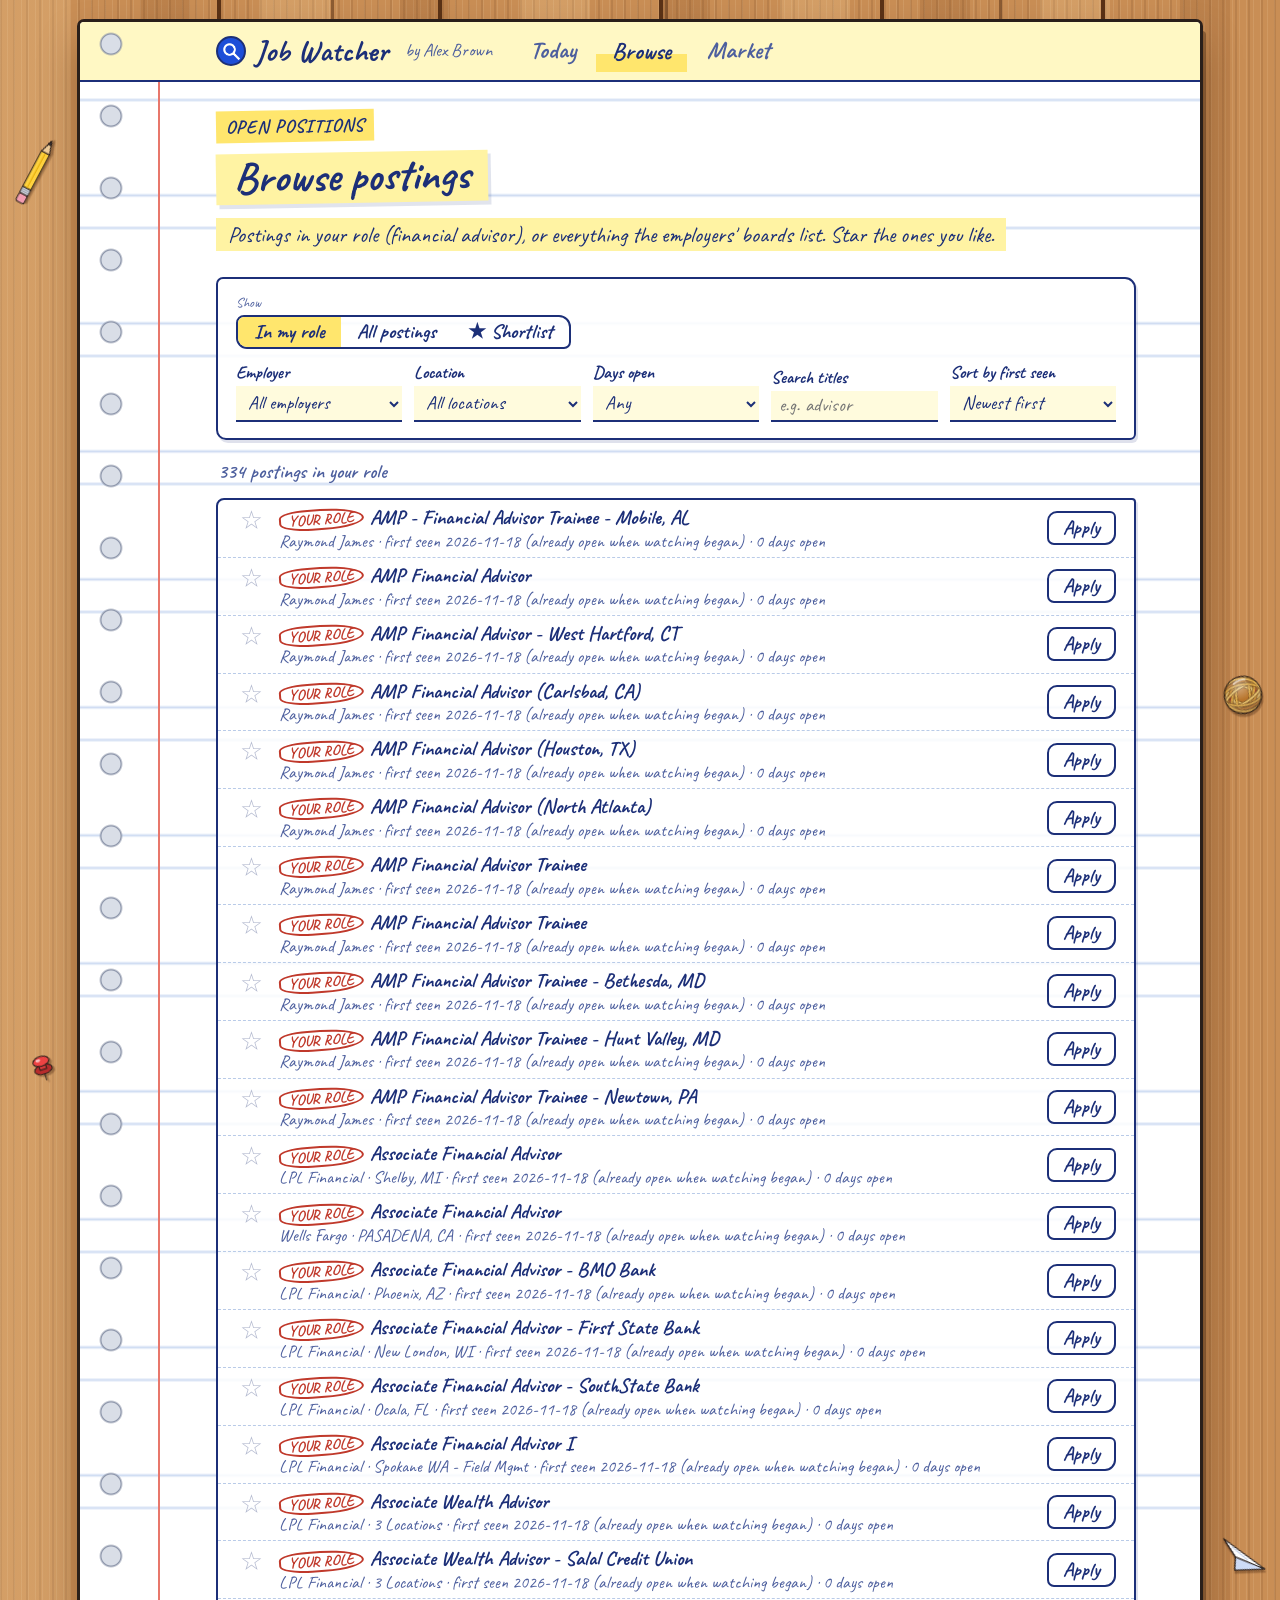
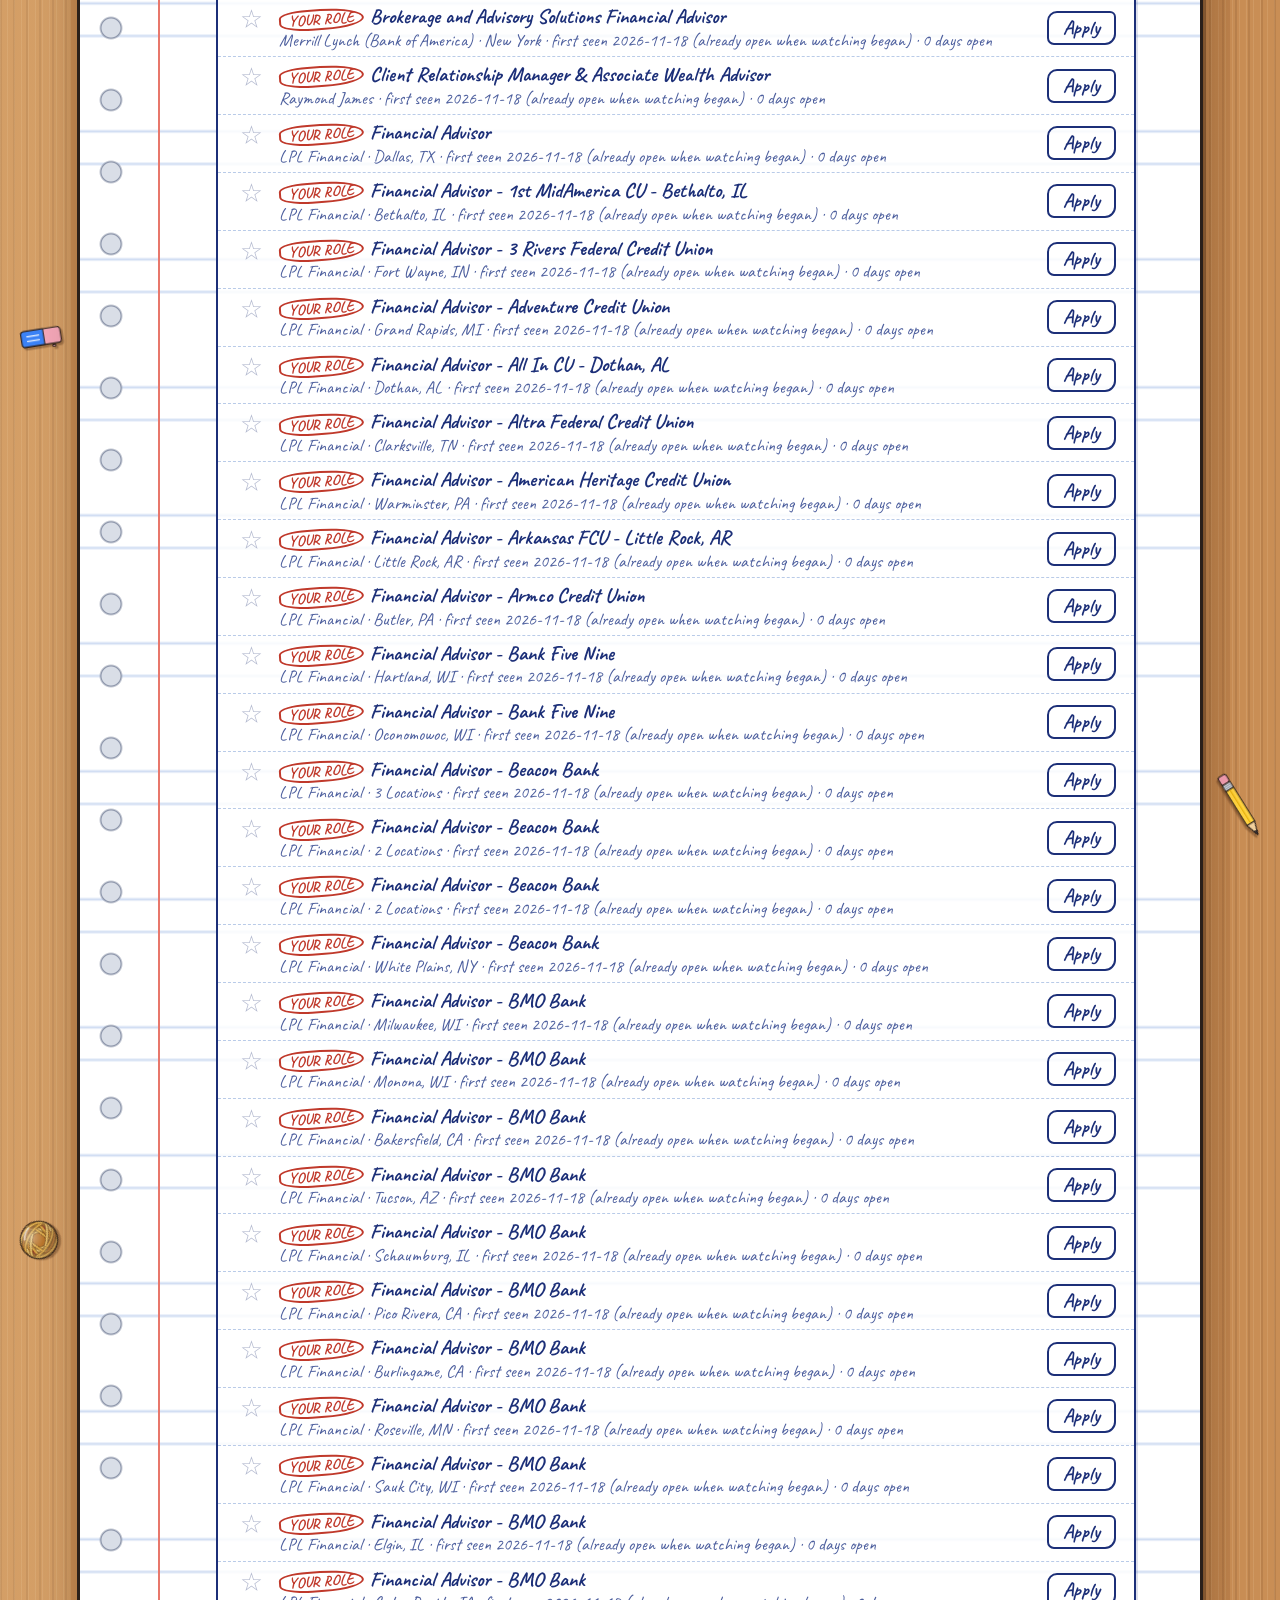
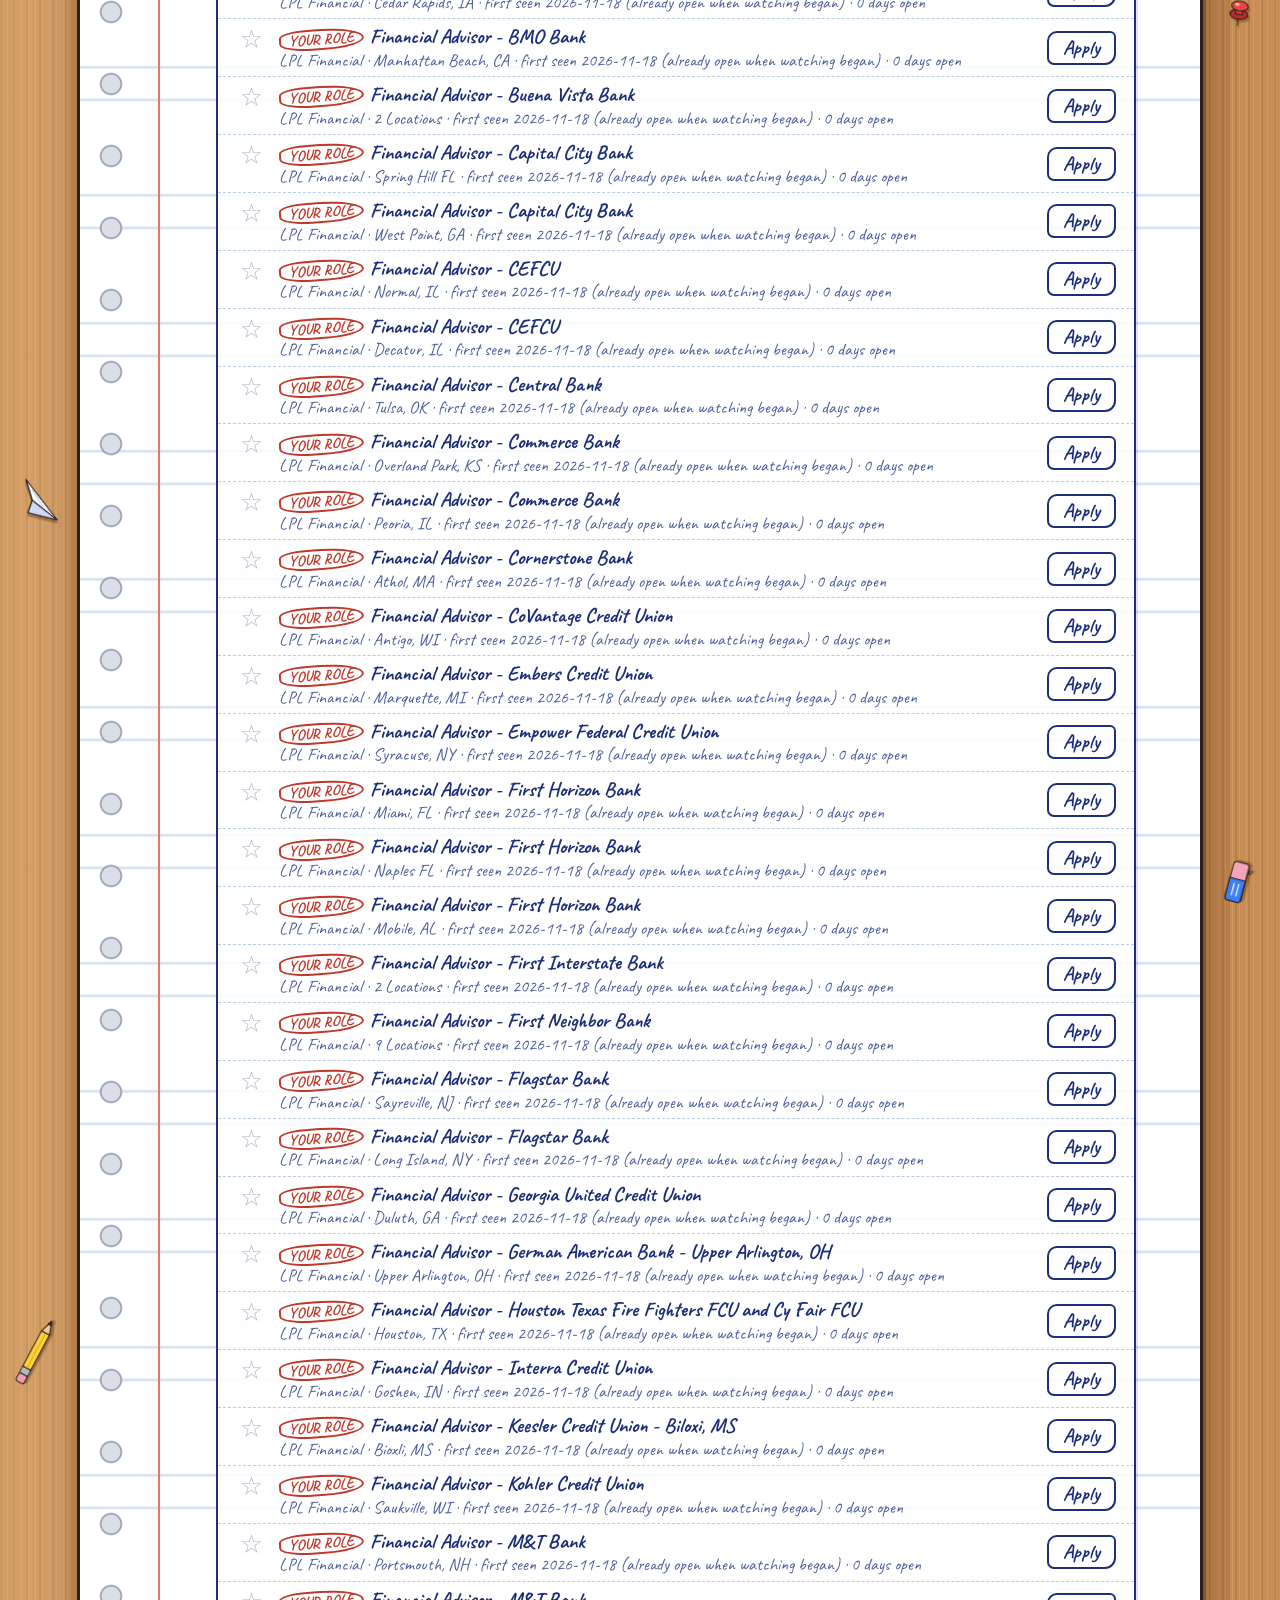
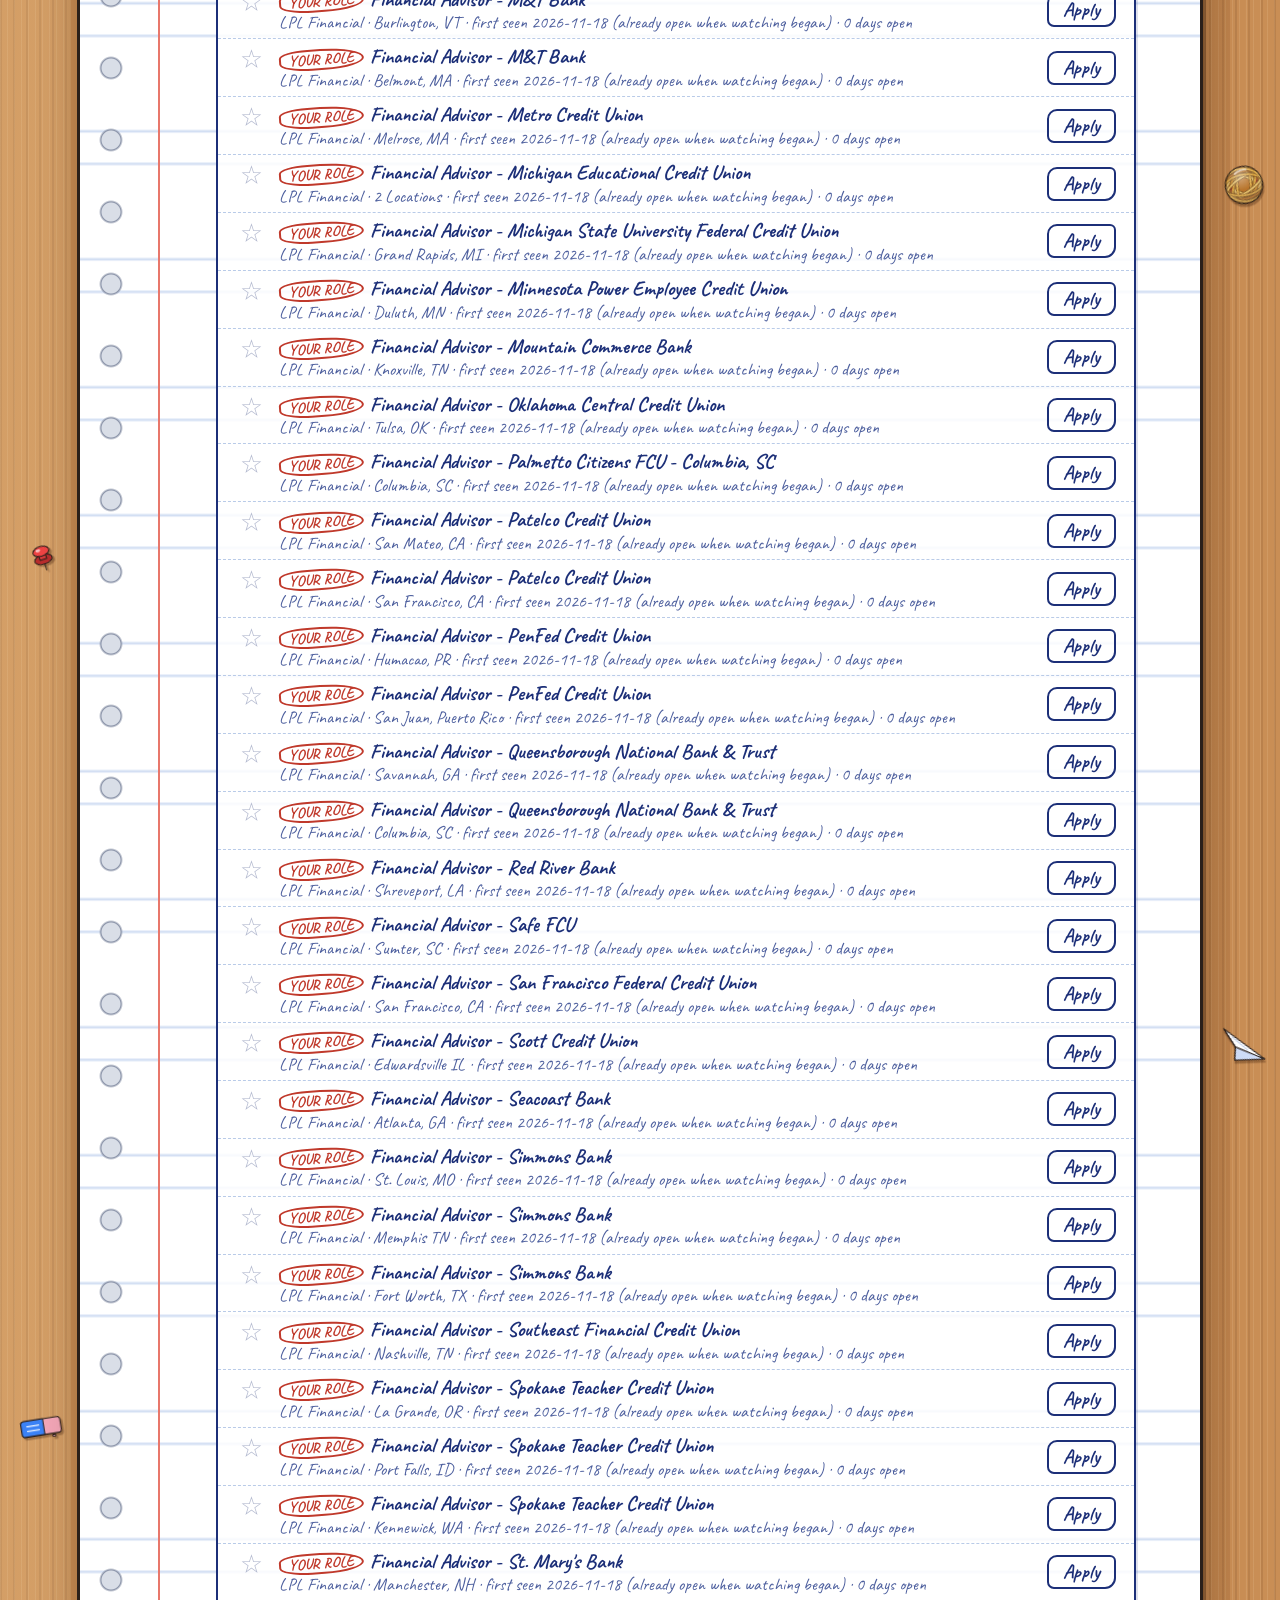
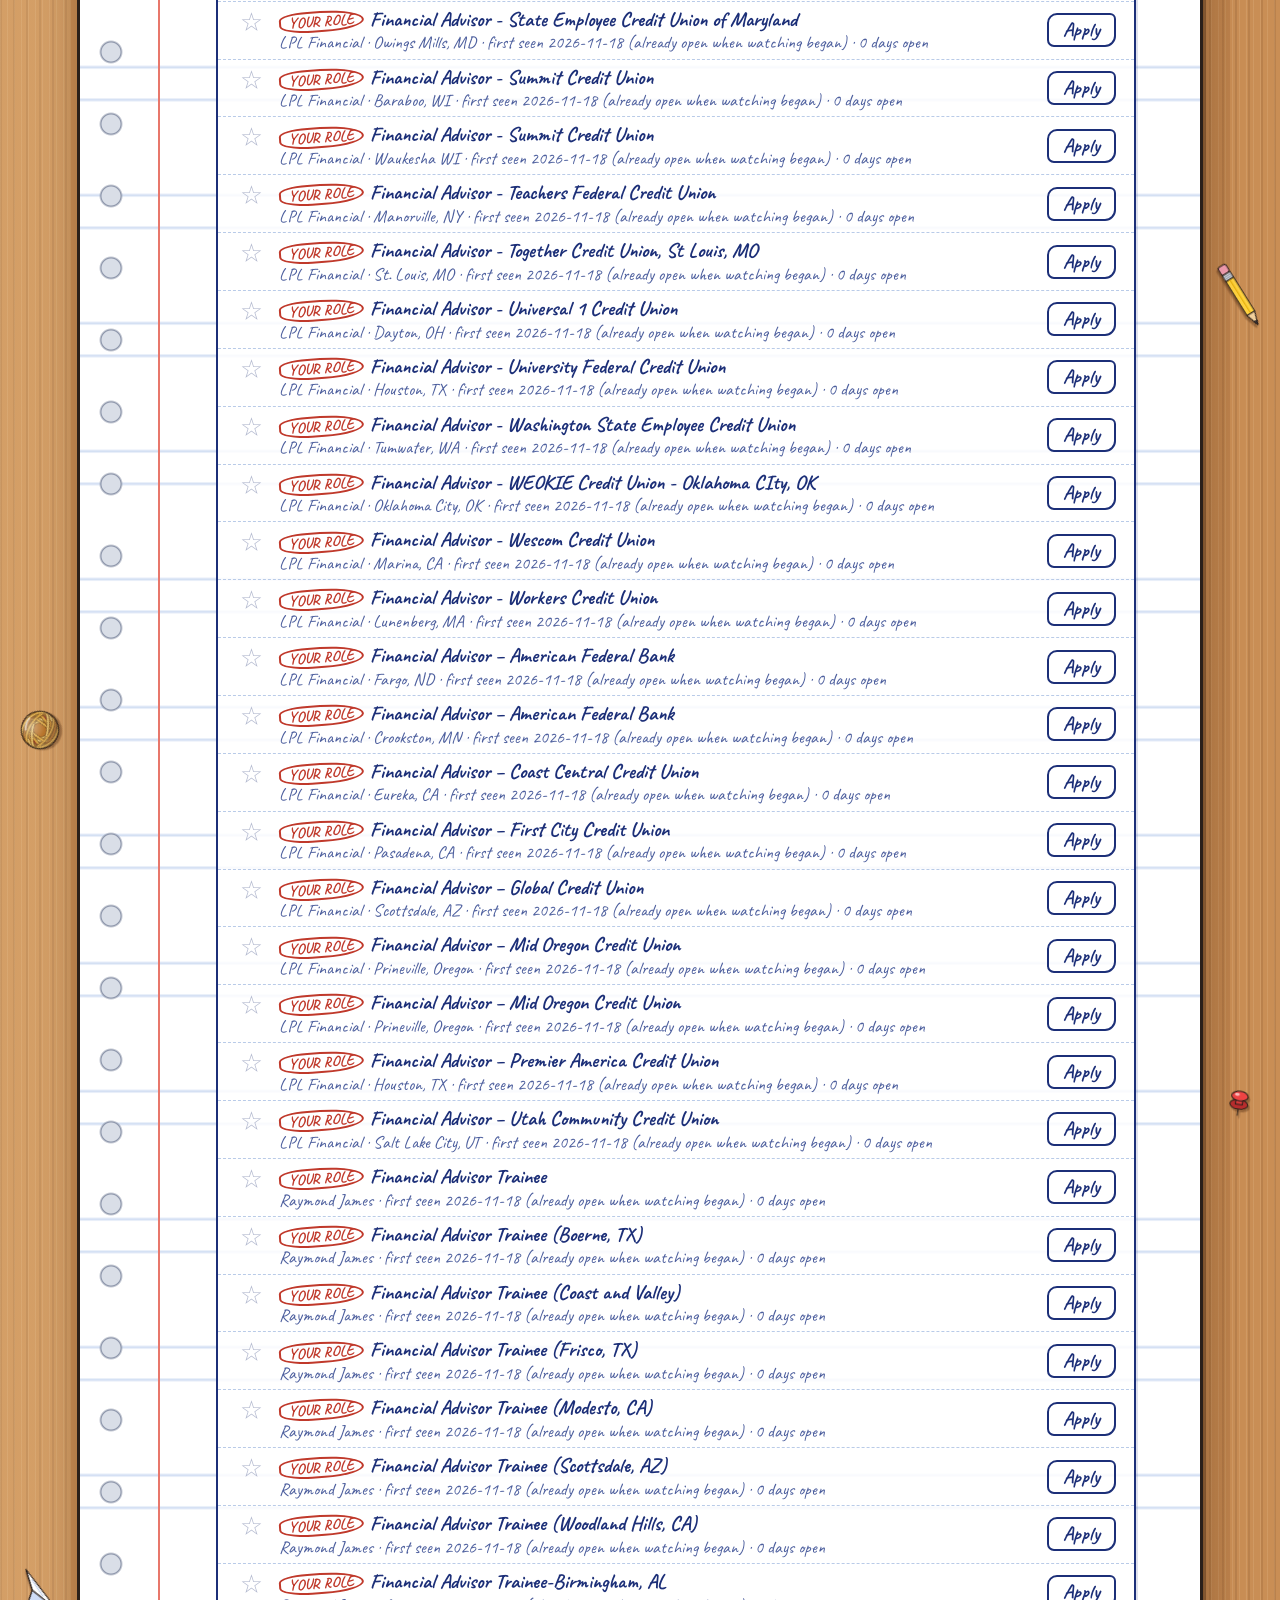
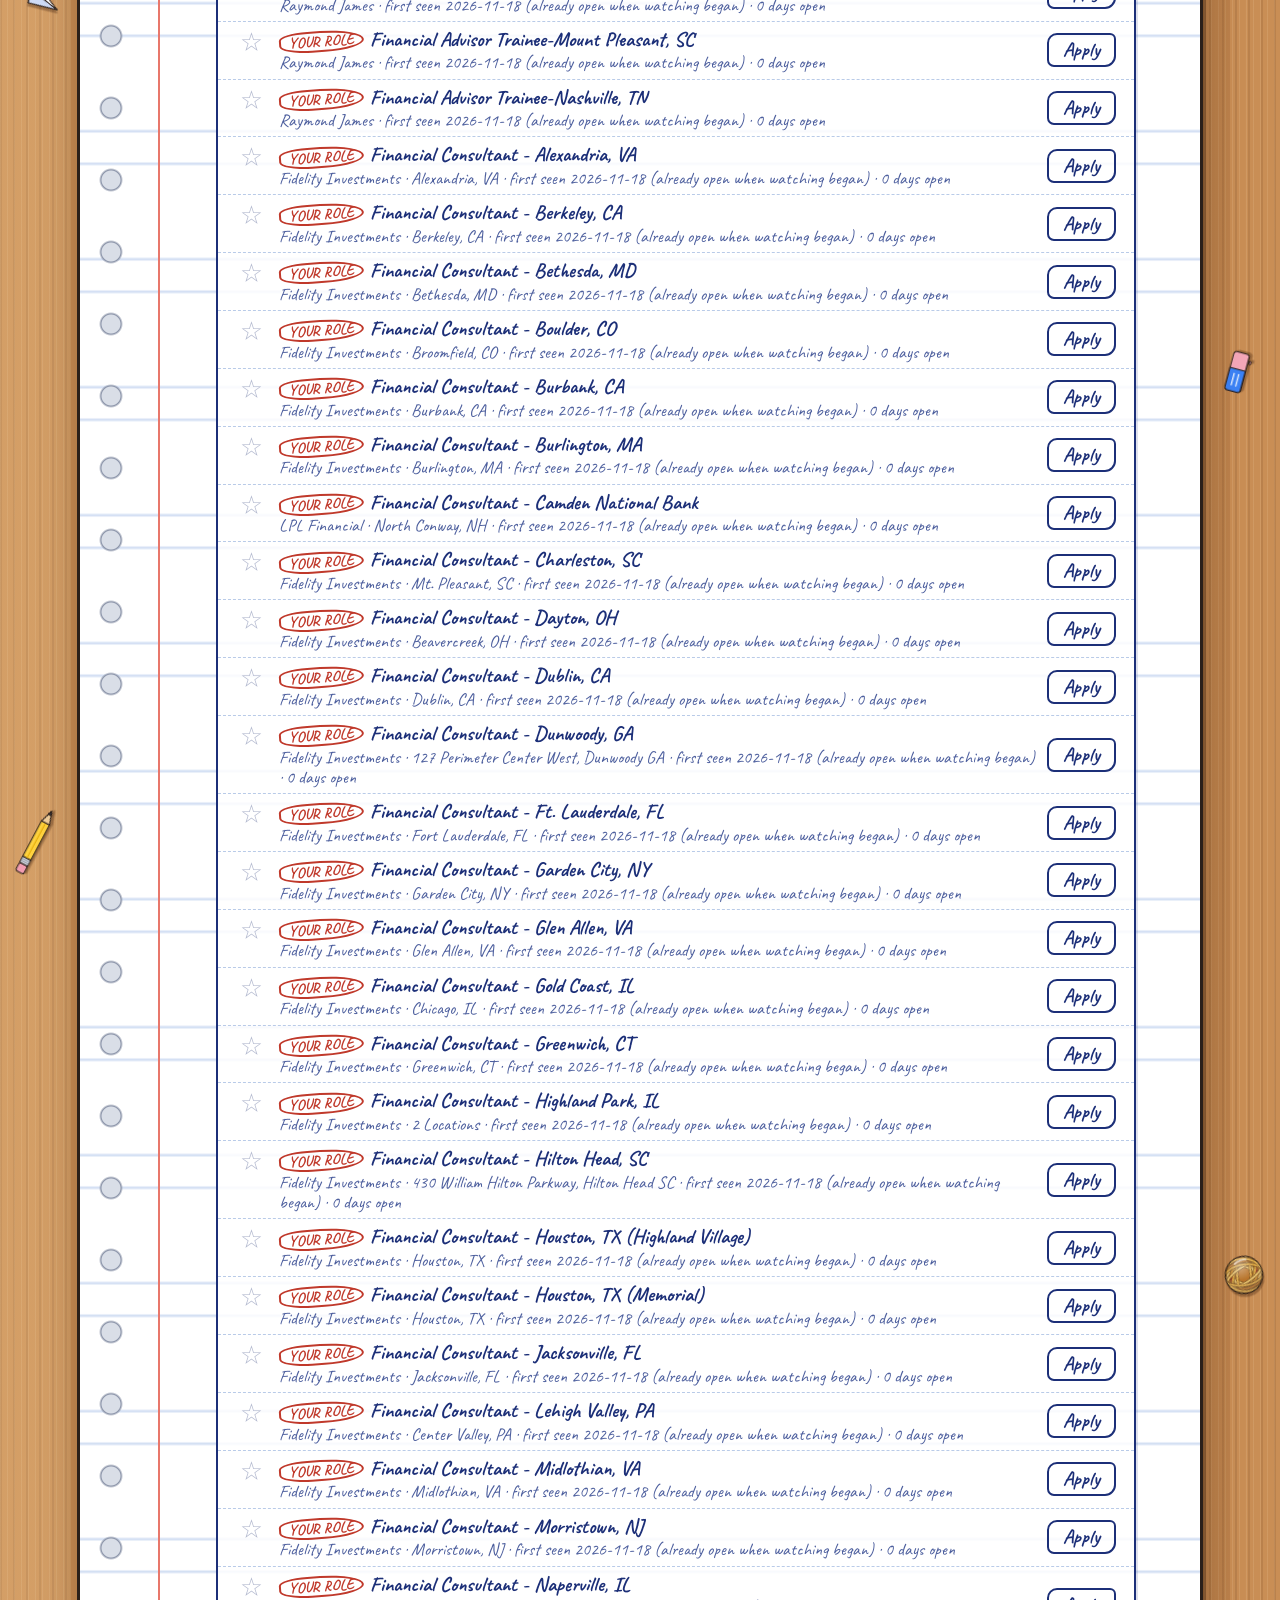
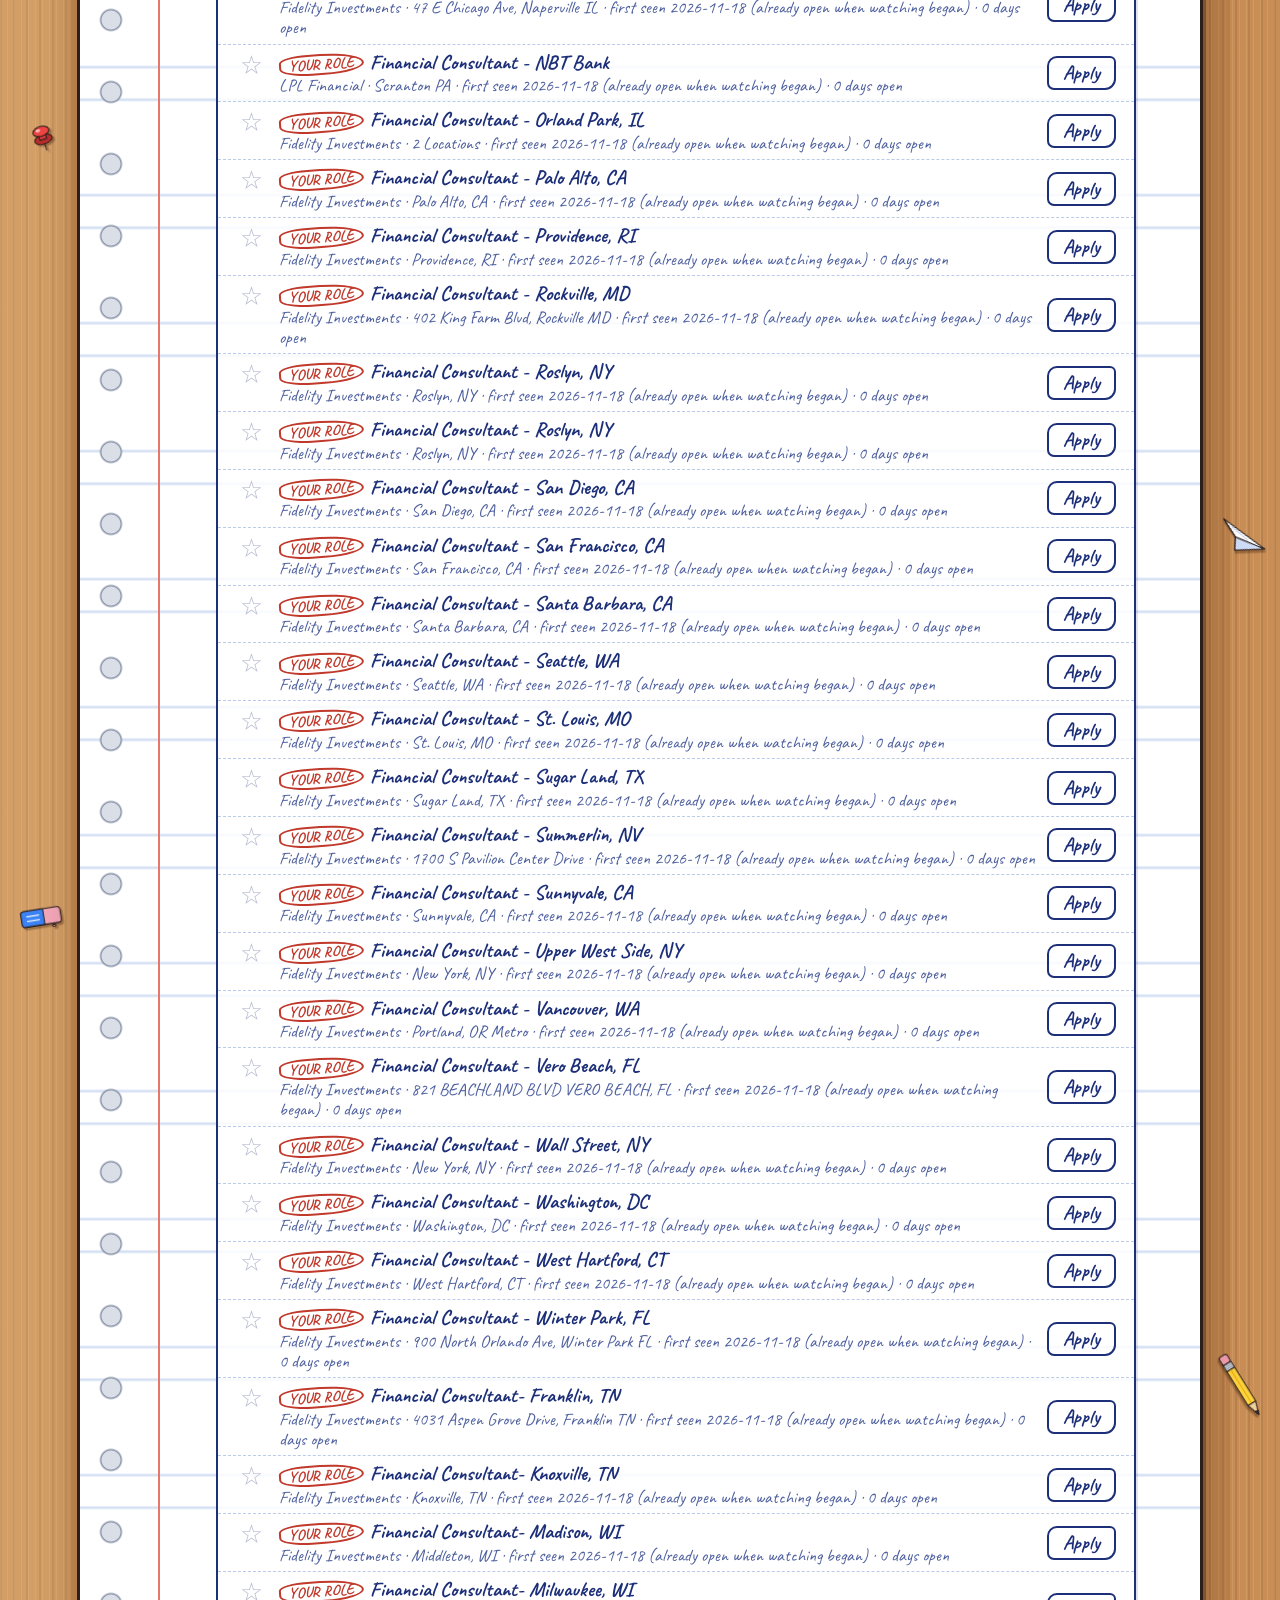
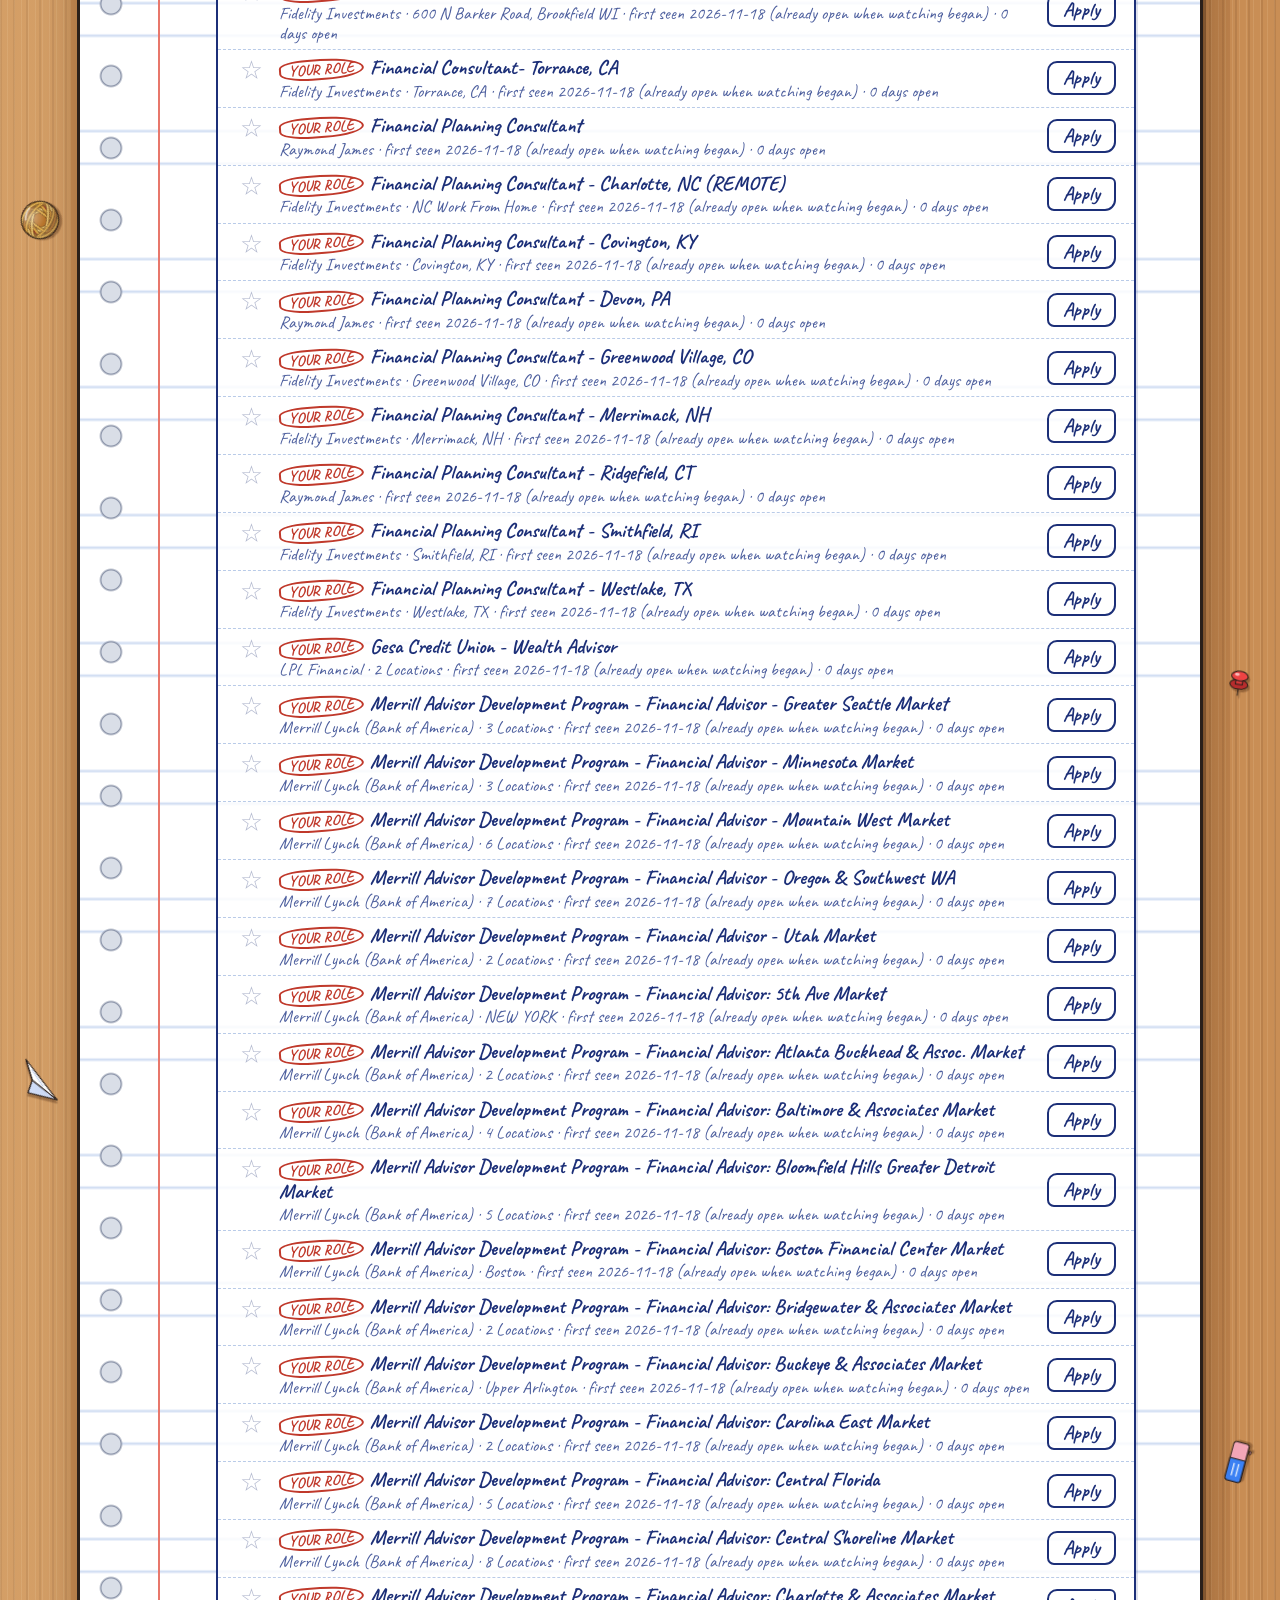
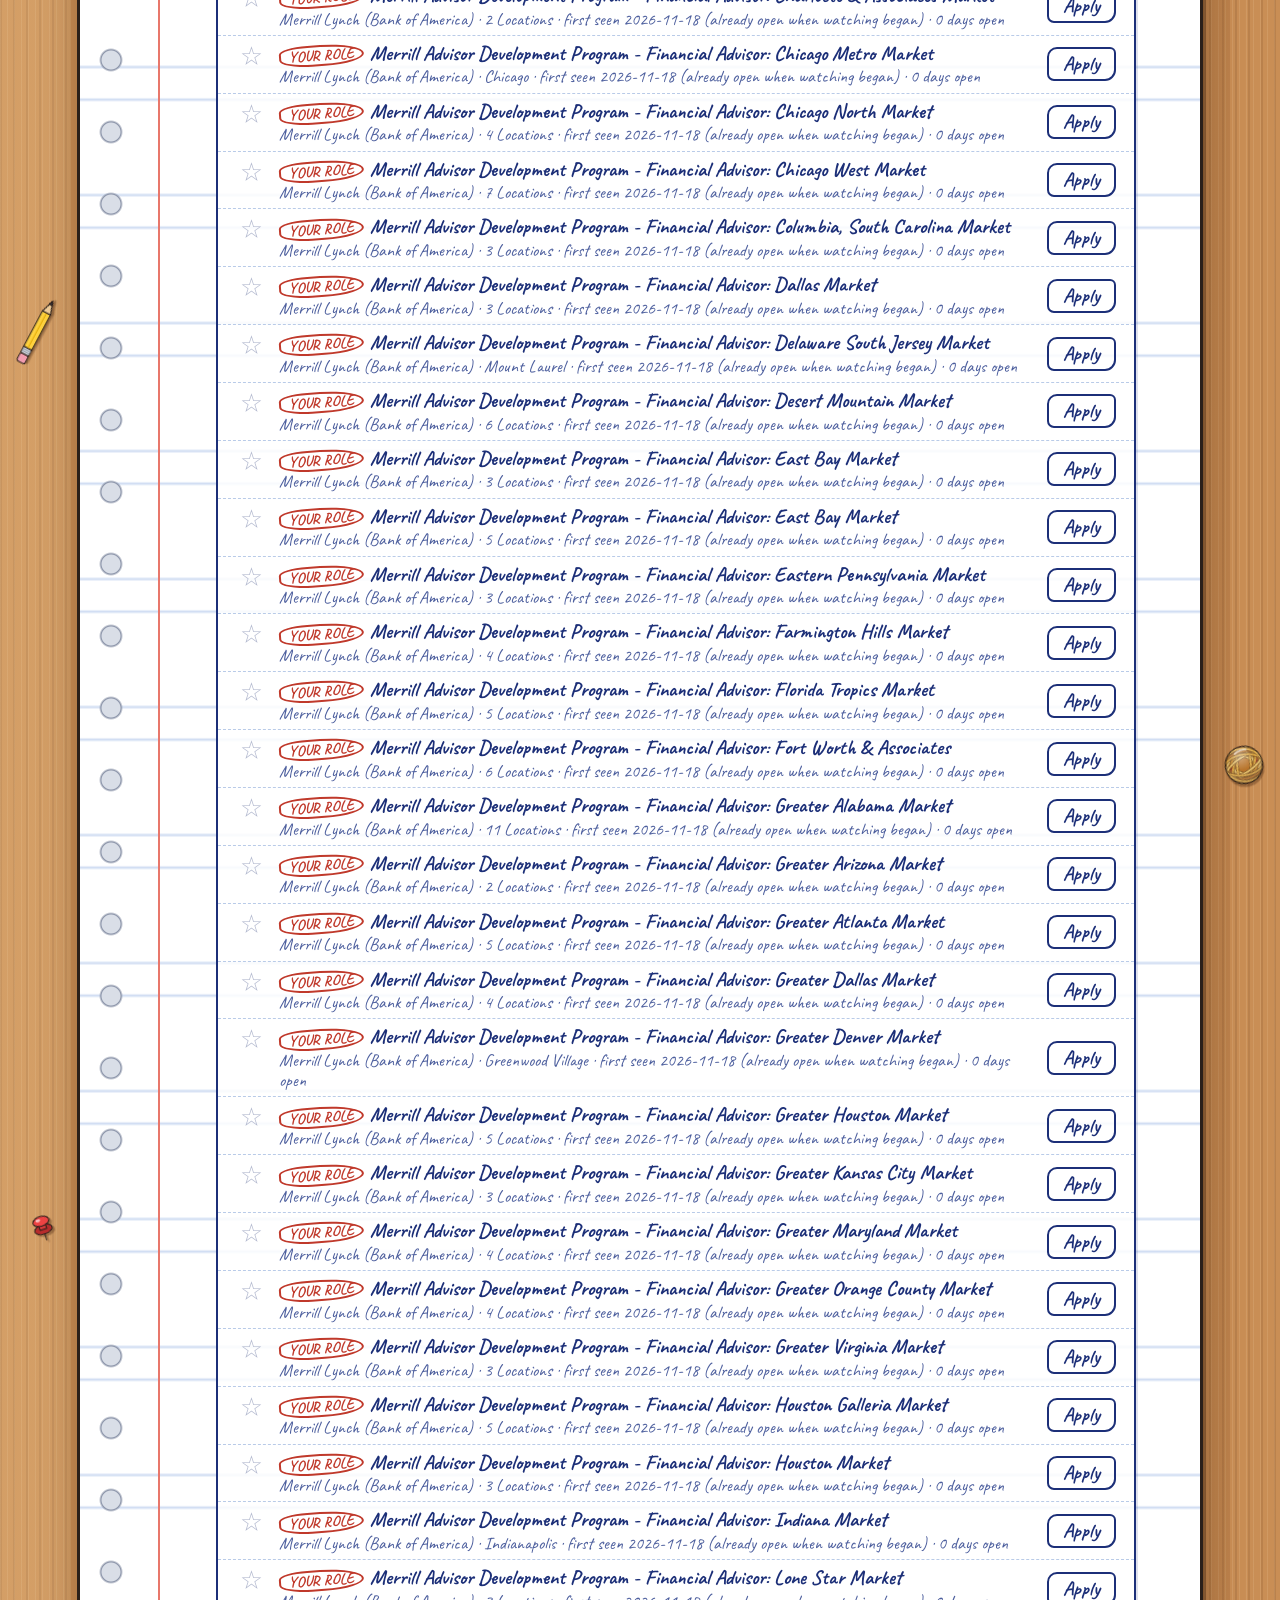
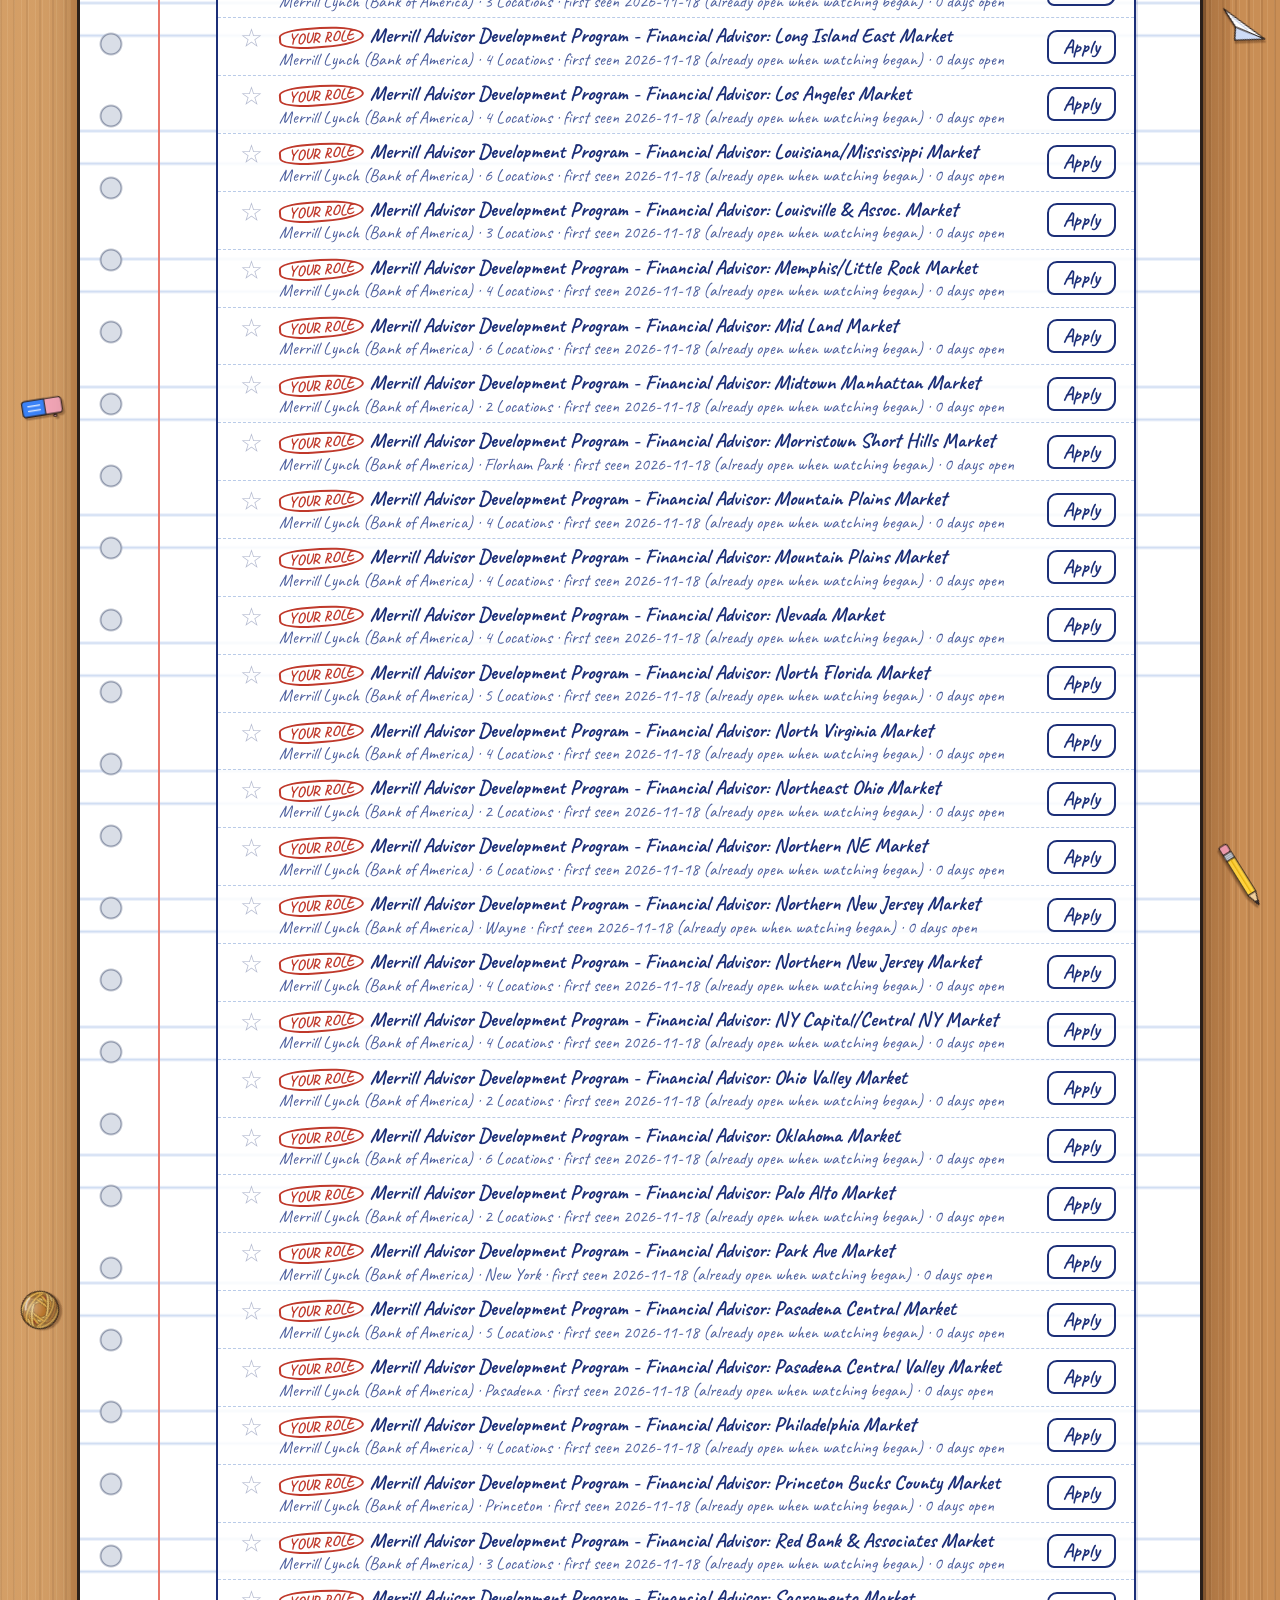
==== browse.html @ 93026873 "Rubber-band ball looks like a real rubber-band ball Co-Authored-By: Claude Sonnet 5.5 <noreply@anthr" ====
<!doctype html>
<html lang="en">
<head>
<meta charset="utf-8">
<meta name="viewport" content="width=device-width, initial-scale=1">
<title>Browse - Job Watcher</title>
<meta name="theme-color" content="#1d4ed8">
<link rel="manifest" href="manifest.webmanifest">
<link rel="icon" href="assets/icon-192.png">
<link rel="apple-touch-icon" href="assets/icon-192.png">
<script src="assets/turn.js?v=15"></script>
<link rel="stylesheet" href="assets/style.css?v=15">
<script src="assets/common.js?v=15" defer></script>
<script src="assets/desk.js?v=15" defer></script>
<script src="assets/browse.js?v=15" defer></script>
</head>
<body>
<header class="hero"><div class="wrap">
  <div class="eyebrow">Open positions</div>
  <h1>Browse postings</h1>
  <p class="lede">Postings in your role (financial advisor), or everything the employers' boards list. Star the ones you like.</p>
</div></header>
<main>
  <div class="panel">
  <div>
    <div class="note" style="margin-bottom:3px">Show</div>
    <div class="seg" id="scope">
      <button type="button" data-v="role" aria-pressed="true">In my role</button>
      <button type="button" data-v="all" aria-pressed="false">All postings</button>
      <button type="button" data-v="star" aria-pressed="false">★ Shortlist</button>
    </div>
  </div>

  <div class="controls">
    <label>Employer <select id="f-employer"></select></label>
    <label>Location <select id="f-location"></select></label>
    <label>Days open
      <select id="f-days">
        <option value="">Any</option>
        <option value="7">7 or fewer</option>
        <option value="30">30 or fewer</option>
        <option value="31+">More than 30</option>
      </select>
    </label>
    <label>Search titles <input type="search" id="q" placeholder="e.g. advisor"></label>
    <label>Sort by first seen
      <select id="sort"><option value="new">Newest first</option><option value="old">Oldest first</option></select>
    </label>
  </div>
  </div>

  <div class="count" id="count"></div>
  <ul class="list" id="results"></ul>
  <p class="note">Days open counts from the posting's own posted date when the board gives one, otherwise from the day this tool first saw it. Your shortlist is saved in this browser.</p>
</main>
<footer>Stars are stored on this device only.</footer>
</body>
</html>
---- assets/style.css ----
@import url("https://fonts.googleapis.com/css2?family=Caveat:wght@400;700&display=swap");
:root {
  --bg: #f6f8fc;
  --card: #ffffff;
  --ink: #0f1b33;
  --muted: #5b6b85;
  --line: #e1e8f3;
  --brand: #1d4ed8;        /* blue (secondary color) */
  --brand-2: #1e3fa8;      /* deeper blue for hover */
  --navy: #0f2a6b;
  --accent: #1d4ed8;
  --accent-soft: #eaf1fe;
  --sky: #5b9bf5;
  --bad: #b3402f;
  --bad-soft: #fbe9e5;
  --good: #1d4ed8;
  --c-all: #a9c3f3; --c-role: #1d4ed8; --c-teal: #5b9bf5;
  --shadow: 0 1px 2px rgba(15, 42, 107, .06), 0 6px 18px rgba(15, 42, 107, .07);
  --serif: Georgia, "Times New Roman", serif;
  --sans: system-ui, -apple-system, "Segoe UI", Roboto, Helvetica, Arial, sans-serif;
}
@media (prefers-color-scheme: dark) {
  :root:not([data-theme="light"]) {
    --bg: #0b1220; --card: #121b2e; --ink: #e8eefc; --muted: #93a3c0; --line: #223052;
    --brand: #6ea0ff; --brand-2: #8db4ff; --navy: #9bbcff; --accent: #6ea0ff; --accent-soft: #172447;
    --sky: #6ea0ff; --bad: #ee8472; --bad-soft: #3b1f1a; --good: #6ea0ff;
    --c-all: #36518f; --c-role: #6ea0ff; --c-teal: #8db4ff;
    --shadow: 0 1px 2px rgba(0, 0, 0, .4), 0 6px 18px rgba(0, 0, 0, .35);
  }
}
* { box-sizing: border-box; }
html { scroll-behavior: smooth; }
body { margin: 0; background: var(--bg); color: var(--ink); font-family: var(--sans); line-height: 1.55; -webkit-font-smoothing: antialiased; }
a { color: var(--accent); }
h1, h2, h3 { font-family: var(--serif); line-height: 1.2; letter-spacing: -.01em; }
h2 { font-size: 1.35rem; margin: 30px 0 12px; }

/* navigation: white bar, blue accents */
.nav { background: var(--card); color: var(--ink); position: sticky; top: 0; z-index: 10; border-bottom: 1px solid var(--line); box-shadow: 0 2px 10px rgba(15, 42, 107, .06); }
.nav-inner { max-width: 1040px; margin: 0 auto; padding: 0 16px; display: flex; align-items: center; gap: 4px; flex-wrap: wrap; }
.brand { display: flex; align-items: center; gap: 9px; font-family: var(--serif); font-weight: bold; font-size: 1.15rem; margin-right: 18px; padding: 12px 0; color: var(--navy); text-decoration: none; }
.brand::before { content: ""; width: 26px; height: 26px; border-radius: 7px; background: var(--brand) url("icon-192.png") center / cover; }
.nav a.link { color: var(--muted); text-decoration: none; padding: 15px 14px; border-bottom: 3px solid transparent; font-weight: 500; transition: color .15s, background .15s; }
.nav a.link:hover { color: var(--brand); background: var(--accent-soft); }
.nav a.link.current { color: var(--brand); border-bottom-color: var(--brand); }

/* hero: white with a soft blue wash */
.hero { background: linear-gradient(135deg, #ffffff 0%, #f1f6ff 55%, #dfeafe 100%); color: var(--ink); position: relative; overflow: hidden; border-bottom: 1px solid var(--line); }
.hero::after { content: ""; position: absolute; right: -70px; top: -90px; width: 340px; height: 340px; border-radius: 50%; background: radial-gradient(circle, rgba(29, 78, 216, .16), transparent 68%); }
.hero .wrap { max-width: 1040px; margin: 0 auto; padding: 34px 16px 56px; position: relative; z-index: 1; }
.hero h1 { margin: 0 0 6px; font-size: clamp(1.9rem, 4.5vw, 2.7rem); color: var(--navy); }
.hero .lede { color: var(--muted); margin: 0; max-width: 62ch; }
.hero .lede strong { color: var(--ink); }
.hero .eyebrow { text-transform: uppercase; letter-spacing: .14em; font-size: .72rem; color: var(--brand); font-weight: 700; margin-bottom: 8px; }
@media (prefers-color-scheme: dark) { :root:not([data-theme="light"]) .hero { background: linear-gradient(135deg, #0b1220 0%, #101a30 60%, #14234a 100%); } }

main { max-width: 1040px; margin: -34px auto 0; padding: 0 16px 60px; position: relative; z-index: 2; }
.lede { color: var(--muted); }
.banner { background: var(--accent-soft); color: var(--navy); border: 1px solid var(--sky); padding: 9px 14px; border-radius: 8px; margin: 0 0 14px; }

/* stat cards */
.cards { display: grid; grid-template-columns: repeat(auto-fit, minmax(150px, 1fr)); gap: 14px; margin: 0 0 8px; }
.card { background: var(--card); border: 1px solid var(--line); border-top: 4px solid var(--brand); border-radius: 10px; padding: 16px 18px; box-shadow: var(--shadow); }
.card:nth-child(2) { border-top-color: var(--navy); }
.card:nth-child(3) { border-top-color: var(--sky); }
.card:nth-child(4) { border-top-color: var(--bad); }
.card .num { font-family: var(--serif); font-size: 2.3rem; font-weight: bold; line-height: 1.1; color: var(--navy); }
.card .lab { color: var(--muted); font-size: .85rem; margin-top: 4px; }

/* tables and lists */
table { border-collapse: separate; border-spacing: 0; width: 100%; background: var(--card); border: 1px solid var(--line); border-radius: 10px; overflow: hidden; box-shadow: var(--shadow); }
th, td { text-align: left; padding: 10px 16px; border-bottom: 1px solid var(--line); font-size: .93rem; }
th { background: var(--accent-soft); font-size: .72rem; text-transform: uppercase; letter-spacing: .08em; color: var(--navy); }
tr:last-child td { border-bottom: 0; }
tbody tr:hover td { background: rgba(29, 78, 216, .05); }
.ok, .fail { display: inline-block; padding: 2px 10px; border-radius: 20px; font-size: .78rem; font-weight: 700; }
.ok { color: var(--brand); background: var(--accent-soft); }
.fail { color: var(--bad); background: var(--bad-soft); }
.mark { display: inline-block; font-size: 1.3rem; font-weight: 800; line-height: 1; }
.mark.yes { color: #16a34a; }
.mark.no { color: #dc2626; }
.pill { display: inline-block; background: var(--brand); color: #fff; font-size: .66rem; font-weight: 800; letter-spacing: .05em; padding: 2px 8px; border-radius: 10px; vertical-align: middle; margin-right: 6px; }
@media (prefers-color-scheme: dark) { :root:not([data-theme="light"]) .pill { color: #07122b; } }
.list { list-style: none; padding: 0; margin: 0; background: var(--card); border: 1px solid var(--line); border-radius: 10px; overflow: hidden; box-shadow: var(--shadow); }
.list li { padding: 11px 18px; border-bottom: 1px solid var(--line); transition: background .12s; }
.list li:hover { background: rgba(29, 78, 216, .05); }
.list li:last-child { border-bottom: 0; }
.list a { font-weight: 600; text-decoration: none; color: var(--ink); }
.list a:hover { text-decoration: underline; color: var(--brand); }
.list .sub, .sub { color: var(--muted); font-size: .85rem; }
.empty { color: var(--muted); padding: 14px 18px; }

/* browse controls */
.panel { background: var(--card); border: 1px solid var(--line); border-radius: 12px; padding: 16px 18px; box-shadow: var(--shadow); margin: 0 0 16px; }
.controls { display: grid; grid-template-columns: repeat(auto-fit, minmax(160px, 1fr)); gap: 12px; align-items: end; margin-top: 14px; }
.controls label { display: flex; flex-direction: column; font-size: .75rem; text-transform: uppercase; letter-spacing: .06em; color: var(--muted); gap: 4px; font-weight: 600; }
select, input[type=search] { font: inherit; text-transform: none; letter-spacing: 0; font-weight: 400; padding: 9px 10px; border: 1px solid var(--line); border-radius: 8px; background: var(--card); color: var(--ink); min-width: 0; }
select:focus, input:focus, button:focus-visible, a:focus-visible { outline: 3px solid rgba(29, 78, 216, .35); outline-offset: 1px; }
.seg { display: inline-flex; flex-wrap: nowrap; border: 1px solid var(--line); border-radius: 9px; overflow: hidden; }
.seg button { white-space: nowrap; font: inherit; font-weight: 600; border: 0; background: var(--card); color: var(--ink); padding: 9px 16px; cursor: pointer; transition: background .15s; }
.seg button:hover { background: var(--accent-soft); }
.seg button[aria-pressed=true] { background: var(--brand); color: #fff; }
@media (prefers-color-scheme: dark) { :root:not([data-theme="light"]) .seg button[aria-pressed=true] { color: #07122b; } }
.row { display: flex; gap: 12px; align-items: flex-start; }
.row .grow { flex: 1; min-width: 0; }
.star { border: 0; background: none; font-size: 1.6rem; line-height: 1; cursor: pointer; color: #b7c4dd; padding: 2px 4px; transition: transform .12s, color .12s; }
.star:hover { transform: scale(1.2); color: var(--brand); }
.star[aria-pressed=true] { color: var(--brand); }
.list a.apply, .apply { white-space: nowrap; font-weight: 700; text-decoration: none; background: var(--brand); color: #fff; border: 1px solid var(--brand); padding: 7px 16px; border-radius: 8px; align-self: center; transition: background .15s; }
.list a.apply:hover, .apply:hover { background: var(--brand-2); border-color: var(--brand-2); color: #fff; text-decoration: none; }
@media (prefers-color-scheme: dark) { :root:not([data-theme="light"]) .list a.apply, :root:not([data-theme="light"]) .apply { color: #07122b; } }
.count { color: var(--muted); font-size: .9rem; margin: 10px 2px; font-weight: 600; }
.note { color: var(--muted); font-size: .85rem; }

/* market */
section.finding { background: var(--card); border: 1px solid var(--line); border-left: 5px solid var(--brand); border-radius: 12px; padding: 6px 24px 20px; margin: 18px 0; box-shadow: var(--shadow); }
section.finding:nth-of-type(even) { border-left-color: var(--sky); }
section.finding h2 { margin: 18px 0 6px; font-size: 1.4rem; color: var(--navy); }
.chart svg { width: 100%; height: auto; display: block; }
.chart text { fill: var(--muted); font-size: 11px; font-family: var(--sans); }
.legend { display: flex; gap: 16px; font-size: .85rem; color: var(--muted); margin: 6px 0 0; }
.legend i { display: inline-block; width: 11px; height: 11px; border-radius: 3px; margin-right: 6px; vertical-align: -1px; }

/* sources table: the first column takes each company's colors */
td.src { font-weight: 700; white-space: nowrap; }
td.src > span:last-child { vertical-align: middle; }
td.src .logo { display: inline-block; width: 26px; height: 26px; padding: 3px; margin-right: 10px; border-radius: 7px; background: #fff; vertical-align: middle; object-fit: contain; }
tbody tr:hover td.src { filter: brightness(1.06); }

footer { color: var(--muted); font-size: .8rem; max-width: 1040px; margin: 0 auto; padding: 0 16px 34px; border-top: 1px solid var(--line); padding-top: 16px; }

@media (max-width: 560px) {
  .nav a.link { padding: 12px 10px; }
  .row { flex-wrap: wrap; }
  .apply { margin-left: 40px; }
  section.finding { padding: 4px 14px 16px; }
}

/* ===== Notepad theme: white ruled paper, ink handwriting ===== */
:root, :root:not([data-theme="light"]) {
  --hand: "Caveat", "Segoe Print", "Bradley Hand", "Comic Sans MS", cursive;
  --ink: #1c2f78; --muted: #4d5f9e; --line: #b9cbe8;
  --bg: #e4e8ee; --card: #ffffff;
  --brand: #1c2f78; --brand-2: #121f55; --navy: #1c2f78; --accent: #1c2f78; --accent-soft: #fff6b3;
  --sky: #3b5fc4; --bad: #c0392b; --bad-soft: #fde4e0; --good: #1c2f78;
  --c-all: #b9c7ee; --c-role: #1c2f78; --c-teal: #3b5fc4;
  --serif: var(--hand); --sans: var(--hand);
  --shadow: 2px 3px 0 rgba(28, 47, 120, .14);
  color-scheme: light;
}
html { background: radial-gradient(circle at 50% 0, #f2f4f8, #d9dee7) fixed; }
body {
  position: relative; max-width: 1120px; margin: 22px auto 40px; font-size: 1.28rem; line-height: 32px;
  background-color: #fff;
  background-image:
    linear-gradient(90deg, transparent 78px, #e8776b 78px, #e8776b 80px, transparent 80px),
    repeating-linear-gradient(to bottom, transparent 0 31px, #cfdcf2 31px 32px);
  background-position: 0 0, 0 14px;
  box-shadow: 0 2px 4px rgba(0,0,0,.18), 0 18px 40px rgba(20, 30, 60, .22);
  border-radius: 4px 4px 10px 10px;
}
/* spiral binding holes down the left edge */
body::before {
  content: ""; position: absolute; left: 14px; top: 0; bottom: 0; width: 34px; pointer-events: none; z-index: 20;
  background: radial-gradient(circle at 17px 22px, #d9dee7 0 9px, #8a93a8 10px, transparent 12px) 0 0 / 34px 72px repeat-y;
}
body, input, select, button { font-family: var(--hand); }
h1, h2, h3 { font-weight: 700; letter-spacing: 0; line-height: 36px; }
h1 { font-size: clamp(2.6rem, 6vw, 3.6rem); line-height: 1.05; transform: rotate(-1deg); }
h2 { font-size: 2.1rem; margin: 32px 0 6px; text-decoration: underline wavy #3b5fc4 1.5px; text-underline-offset: 6px; }
a { text-decoration-thickness: 1.5px; }

/* nav = tab strip at the top of the page */
.nav { background: #fff8c4; border-bottom: 2px solid var(--ink); box-shadow: none; border-radius: 4px 4px 0 0; }
.nav-inner { padding-left: 96px; }
.brand { font-size: 1.9rem; color: var(--ink); }
.brand::before { border-radius: 50%; border: 2px solid var(--ink); }
.nav a.link { font-size: 1.5rem; font-weight: 700; color: var(--muted); padding: 10px 16px; }
.nav a.link:hover { background: transparent; color: var(--ink); transform: rotate(-2deg); }
.nav a.link.current { color: var(--ink); border-bottom: 0; background: linear-gradient(transparent 55%, #ffe66d 55%, #ffe66d 90%, transparent 90%); }

/* hero sits right on the paper */
.hero { background: transparent; border-bottom: 0; }
.hero::after { display: none; }
.hero .wrap { padding: 28px 24px 42px 96px; }
.hero .lede { font-size: 1.4rem; }
.hero .eyebrow { font-size: 1.15rem; letter-spacing: .06em; transform: rotate(-1deg); display: inline-block; background: #ffe66d; padding: 0 10px; color: var(--ink); }
main { padding: 0 24px 50px 96px; margin-top: -20px; }
footer { padding-left: 96px; border-top: 2px dashed var(--line); font-size: 1.05rem; }

/* stat cards = sticky notes */
.card { background: #fff3a3; border: 0; border-radius: 2px; padding: 14px 16px 12px; line-height: 1.1; box-shadow: 3px 5px 0 rgba(28,47,120,.13); transform: rotate(-1.4deg); position: relative; }
.card:nth-child(2) { background: #cfe8ff; transform: rotate(1.2deg); }
.card:nth-child(3) { background: #d6f5d0; transform: rotate(-.8deg); }
.card:nth-child(4) { background: #ffd9d4; transform: rotate(1.6deg); }
.card::before { content: ""; position: absolute; top: -9px; left: 50%; width: 54px; height: 18px; margin-left: -27px; background: rgba(255,255,255,.65); box-shadow: 0 0 0 1px rgba(28,47,120,.12); transform: rotate(-3deg); }
.card .num { font-size: 3.2rem; font-weight: 700; line-height: 1; }
.card .lab { font-size: 1.15rem; line-height: 1.1; }

/* tables: ink-drawn grid on paper */
table { background: rgba(255,255,255,.85); border: 2px solid var(--ink); border-radius: 6px 10px 5px 9px; box-shadow: var(--shadow); }
th, td { font-size: 1.2rem; padding: 4px 14px; line-height: 28px; border-bottom: 1.5px solid var(--line); }
th { background: #fff3a3; font-size: 1.15rem; text-transform: none; letter-spacing: 0; font-weight: 700; border-bottom: 2px solid var(--ink); }
tbody tr:hover td { background: rgba(255, 230, 109, .25); }
/* sources keep their logo, company color and brand look */
td.src, td.src span { font-family: system-ui, -apple-system, "Segoe UI", Roboto, Arial, sans-serif; font-size: .95rem; font-weight: 700; }
.mark { font-family: system-ui, "Segoe UI Symbol", sans-serif; }

/* lists */
.list { background: rgba(255,255,255,.85); border: 2px solid var(--ink); border-radius: 8px 4px 9px 5px; box-shadow: var(--shadow); }
.list li { padding: 6px 18px; line-height: 1.15; border-bottom: 1.5px dashed var(--line); }
.list a { font-weight: 700; font-size: 1.35rem; color: var(--ink); }
.list .sub, .sub { font-size: 1.1rem; }
.pill { background: transparent; color: #c0392b; border: 2px solid #c0392b; border-radius: 40% 60% 55% 45%; font-size: .95rem; padding: 0 8px; transform: rotate(-4deg); letter-spacing: 0; }
.empty { font-size: 1.2rem; }
.banner { background: #fff3a3; border: 2px dashed var(--ink); color: var(--ink); }

/* controls */
.panel { background: rgba(255,255,255,.88); border: 2px solid var(--ink); border-radius: 7px 11px 6px 10px; box-shadow: var(--shadow); line-height: 1.2; }
.controls label { font-size: 1.1rem; text-transform: none; letter-spacing: 0; font-weight: 700; color: var(--ink); line-height: 1.1; }
select, input[type=search] { font-size: 1.2rem; border: 0; border-bottom: 2px solid var(--ink); border-radius: 0; background: rgba(255, 246, 179, .45); padding: 4px 8px; }
.seg { border: 2px solid var(--ink); border-radius: 8px 12px 7px 11px; }
.seg button { font-size: 1.25rem; font-weight: 700; padding: 3px 16px; background: transparent; color: var(--ink); }
.seg button:hover { background: #fff3a3; }
.seg button[aria-pressed=true] { background: #ffe66d; color: var(--ink); }
.star { font-family: system-ui, sans-serif; color: #b3b9cf; }
.star:hover, .star[aria-pressed=true] { color: #e6a700; }
.list a.apply, .apply { background: transparent; color: var(--ink); border: 2px solid var(--ink); border-radius: 10px 6px 11px 7px; font-size: 1.25rem; padding: 2px 14px; line-height: 1.3; }
.list a.apply:hover, .apply:hover { background: #ffe66d; color: var(--ink); border-color: var(--ink); }
.count { font-size: 1.25rem; }

/* market findings = pages with a highlighted heading */
section.finding { background: rgba(255,255,255,.85); border: 2px solid var(--ink); border-left: 2px solid var(--ink); border-radius: 8px 5px 10px 6px; box-shadow: var(--shadow); line-height: 1.2; }
section.finding:nth-of-type(even) { border-left-color: var(--ink); }
section.finding h2 { text-decoration: none; background: linear-gradient(transparent 58%, #ffe66d 58%, #ffe66d 92%, transparent 92%); display: inline-block; }
.chart text { font-size: 13px; }

@media (max-width: 700px) {
  body { margin: 0; border-radius: 0; background-image: linear-gradient(90deg, transparent 44px, #e8776b 44px, #e8776b 46px, transparent 46px), repeating-linear-gradient(to bottom, transparent 0 31px, #cfdcf2 31px 32px); }
  body::before { left: 4px; width: 30px; }
  .nav-inner { padding-left: 52px; } .hero .wrap { padding-left: 52px; } main { padding-left: 52px; padding-right: 12px; } footer { padding-left: 52px; }
}

/* author name in the heading */
.brand .by { font-size: 1.15rem; font-weight: 400; color: var(--muted); margin-left: 8px; align-self: flex-end; padding-bottom: 2px; white-space: nowrap; }
@media (max-width: 560px) { .brand { margin-right: 6px; } .brand .by { display: none; } }

/* page turn between Today, Browse and Market: the page lifts at its free edge, bends over the spine and drops its shadow on the next page */
@view-transition { navigation: auto; }
::view-transition-old(root), ::view-transition-new(root) { animation-duration: 1s; mix-blend-mode: normal; animation-fill-mode: both; }
::view-transition-old(root) {
  transform-origin: 0 55%; z-index: 2;
  animation-name: page-turn; animation-timing-function: cubic-bezier(.45, .05, .3, 1);
  backface-visibility: hidden;
}
::view-transition-new(root) { animation-name: page-under; animation-timing-function: cubic-bezier(.3, 0, .3, 1); }
@keyframes page-turn {
  0%   { transform: perspective(2600px) rotateY(0) rotateX(0) skewY(0); filter: drop-shadow(0 0 0 rgba(20,30,60,0)) brightness(1); opacity: 1; }
  15%  { transform: perspective(2600px) rotateY(-9deg) rotateX(.6deg) skewY(-.4deg); filter: drop-shadow(14px 6px 14px rgba(20,30,60,.22)) brightness(1); }
  45%  { transform: perspective(2600px) rotateY(-50deg) rotateX(1.4deg) skewY(-1.4deg); filter: drop-shadow(26px 10px 26px rgba(20,30,60,.32)) brightness(.96); opacity: 1; }
  75%  { transform: perspective(2600px) rotateY(-96deg) rotateX(.8deg) skewY(-.8deg); filter: drop-shadow(18px 8px 22px rgba(20,30,60,.25)) brightness(.9); opacity: .9; }
  100% { transform: perspective(2600px) rotateY(-122deg) rotateX(0) skewY(0); filter: drop-shadow(0 0 0 rgba(20,30,60,0)) brightness(.86); opacity: 0; }
}
@keyframes page-under {
  0%   { filter: brightness(.82); transform: scale(.992); }
  60%  { filter: brightness(.93); transform: scale(.998); }
  100% { filter: brightness(1); transform: scale(1); }
}
@media (prefers-reduced-motion: reduce) { @view-transition { navigation: none; } }

/* going back (Market > Browse > Today): the previous page turns back over from the left */
:root:active-view-transition-type(back)::view-transition-old(root) { transform-origin: 50% 50%; z-index: 1; animation-name: page-under; animation-direction: reverse; }
:root:active-view-transition-type(back)::view-transition-new(root) { transform-origin: 0 55%; z-index: 2; animation-name: page-turn; animation-direction: reverse; animation-timing-function: cubic-bezier(.3, .05, .55, 1); backface-visibility: hidden; }

/* page headings on Post-It yellow */
.hero h1 { display: inline-block; background: #fff3a3; padding: 2px 18px 4px; box-shadow: 3px 4px 0 rgba(28, 47, 120, .13); }
.hero .lede { margin-top: 14px; }
.hero .lede, .hero .lede strong { color: var(--ink); }
.hero .lede { display: inline; background: #fff3a3; padding: 2px 12px; line-height: 40px; -webkit-box-decoration-break: clone; box-decoration-break: clone; }
.hero .eyebrow, .hero h1 { display: table; }
.hero h1 { margin-top: 10px; margin-bottom: 12px; }

/* wooden desk around the notepad (cartoon planks) */
html {
  position: relative;
  background-color: #c98e55;
  background-image:
    repeating-linear-gradient(90deg, transparent 0 217px, #5a3216 217px 221px),
    repeating-linear-gradient(90deg, transparent 0 331px, rgba(90, 50, 22, .55) 331px 334px),
    repeating-linear-gradient(90deg, rgba(255, 224, 170, .20) 0 70px, transparent 70px 140px, rgba(120, 66, 28, .16) 140px 190px, transparent 190px 260px),
    repeating-linear-gradient(90deg, rgba(90, 50, 22, .14) 0 2px, transparent 2px 13px),
    repeating-linear-gradient(90deg, rgba(255, 235, 200, .12) 0 1px, transparent 1px 7px);
  background-attachment: scroll;
}
body { z-index: 1; box-shadow: 0 0 0 3px #2a1f1a, 6px 9px 0 rgba(60, 30, 10, .38), 0 22px 40px rgba(60, 30, 10, .35); }
.desk-items { position: absolute; top: 0; left: 0; right: 0; z-index: 0; pointer-events: none; overflow: hidden; }
.desk-item { position: absolute; filter: drop-shadow(5px 7px 0 rgba(60, 30, 10, .35)); }
.desk-item svg { display: block; }
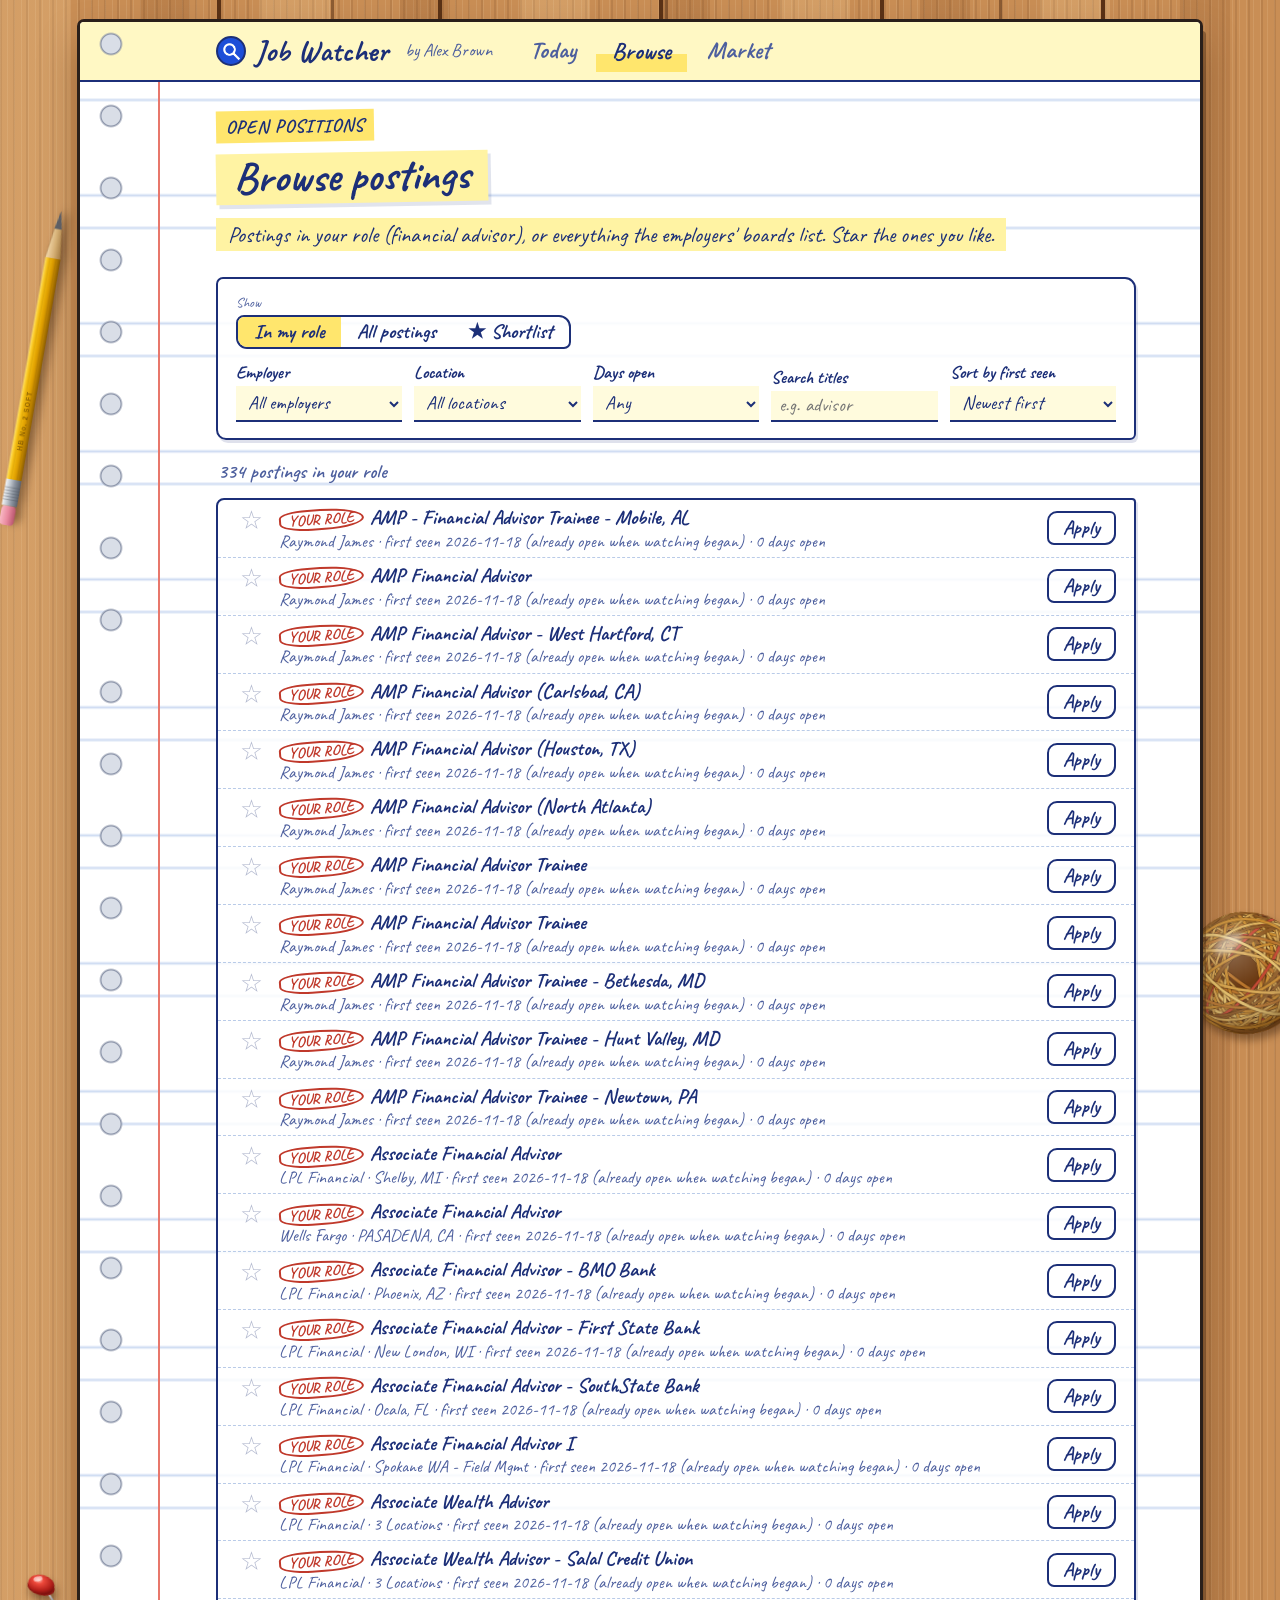
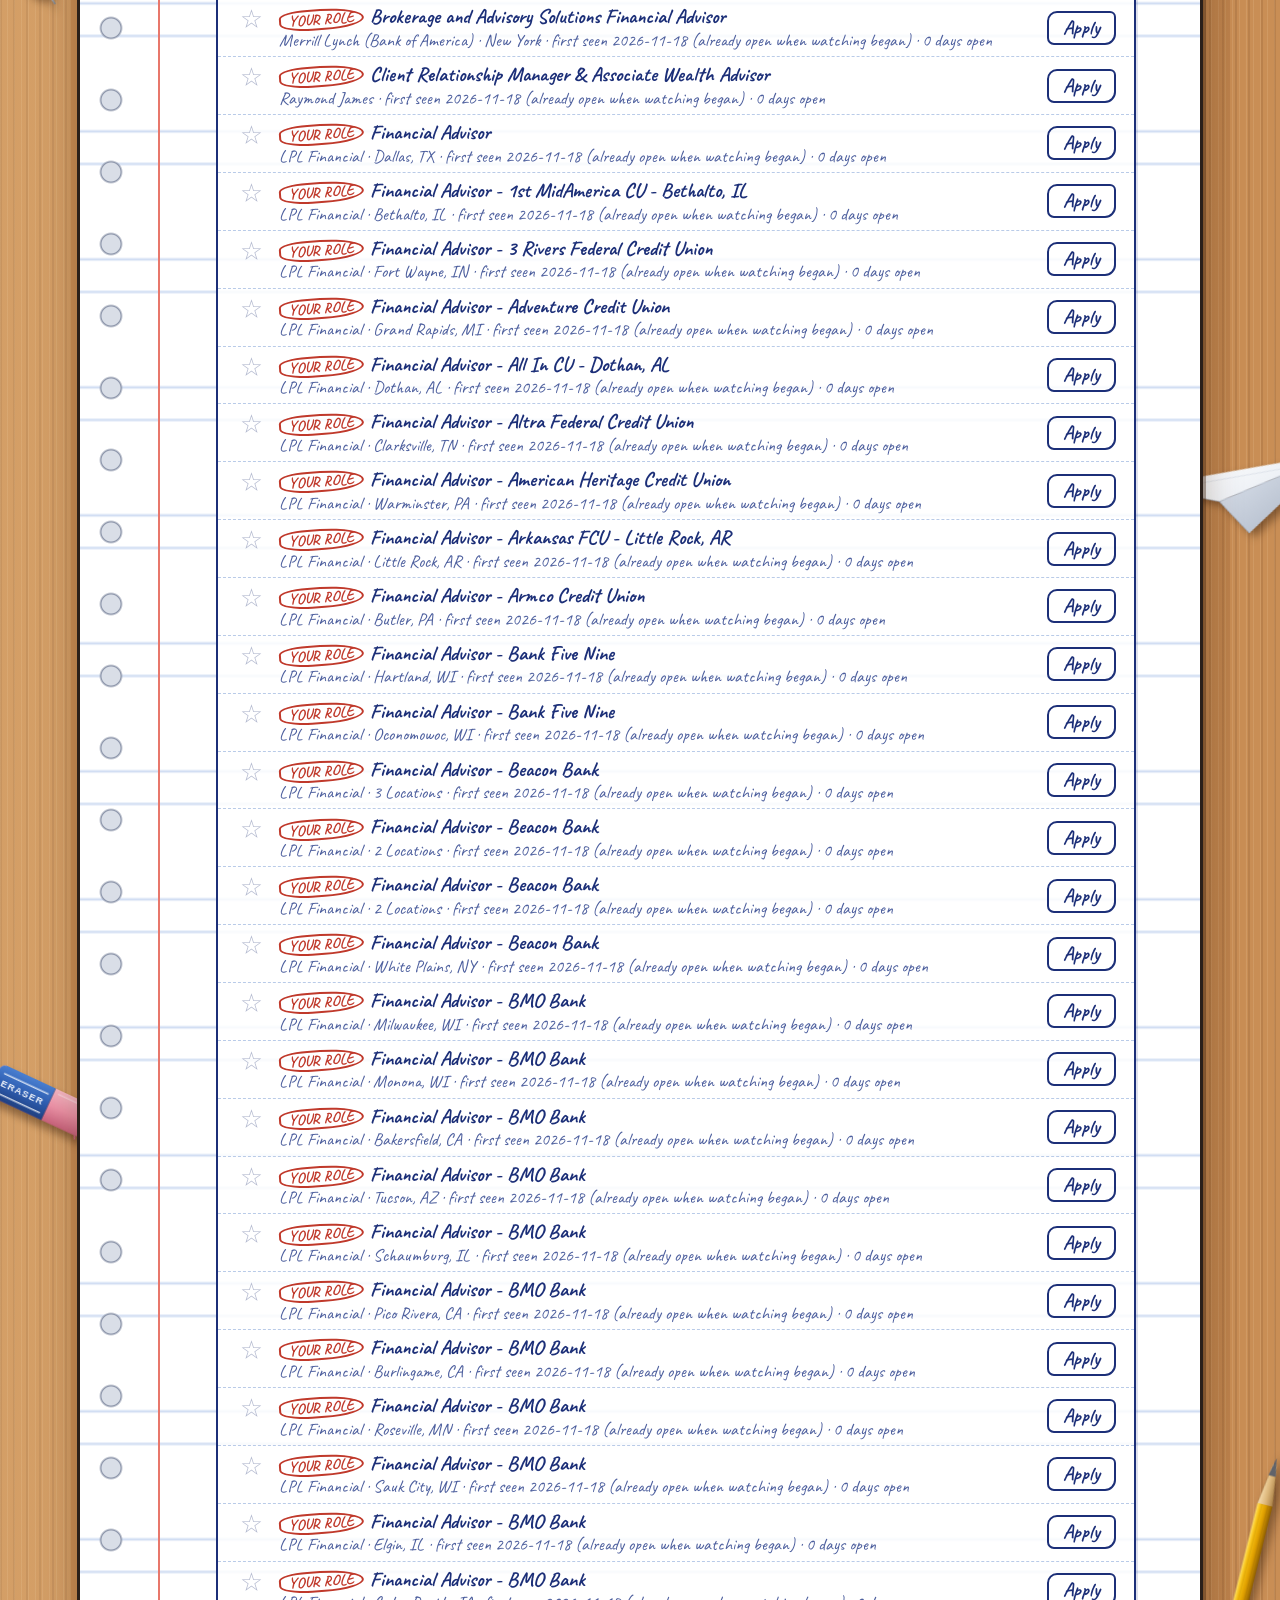
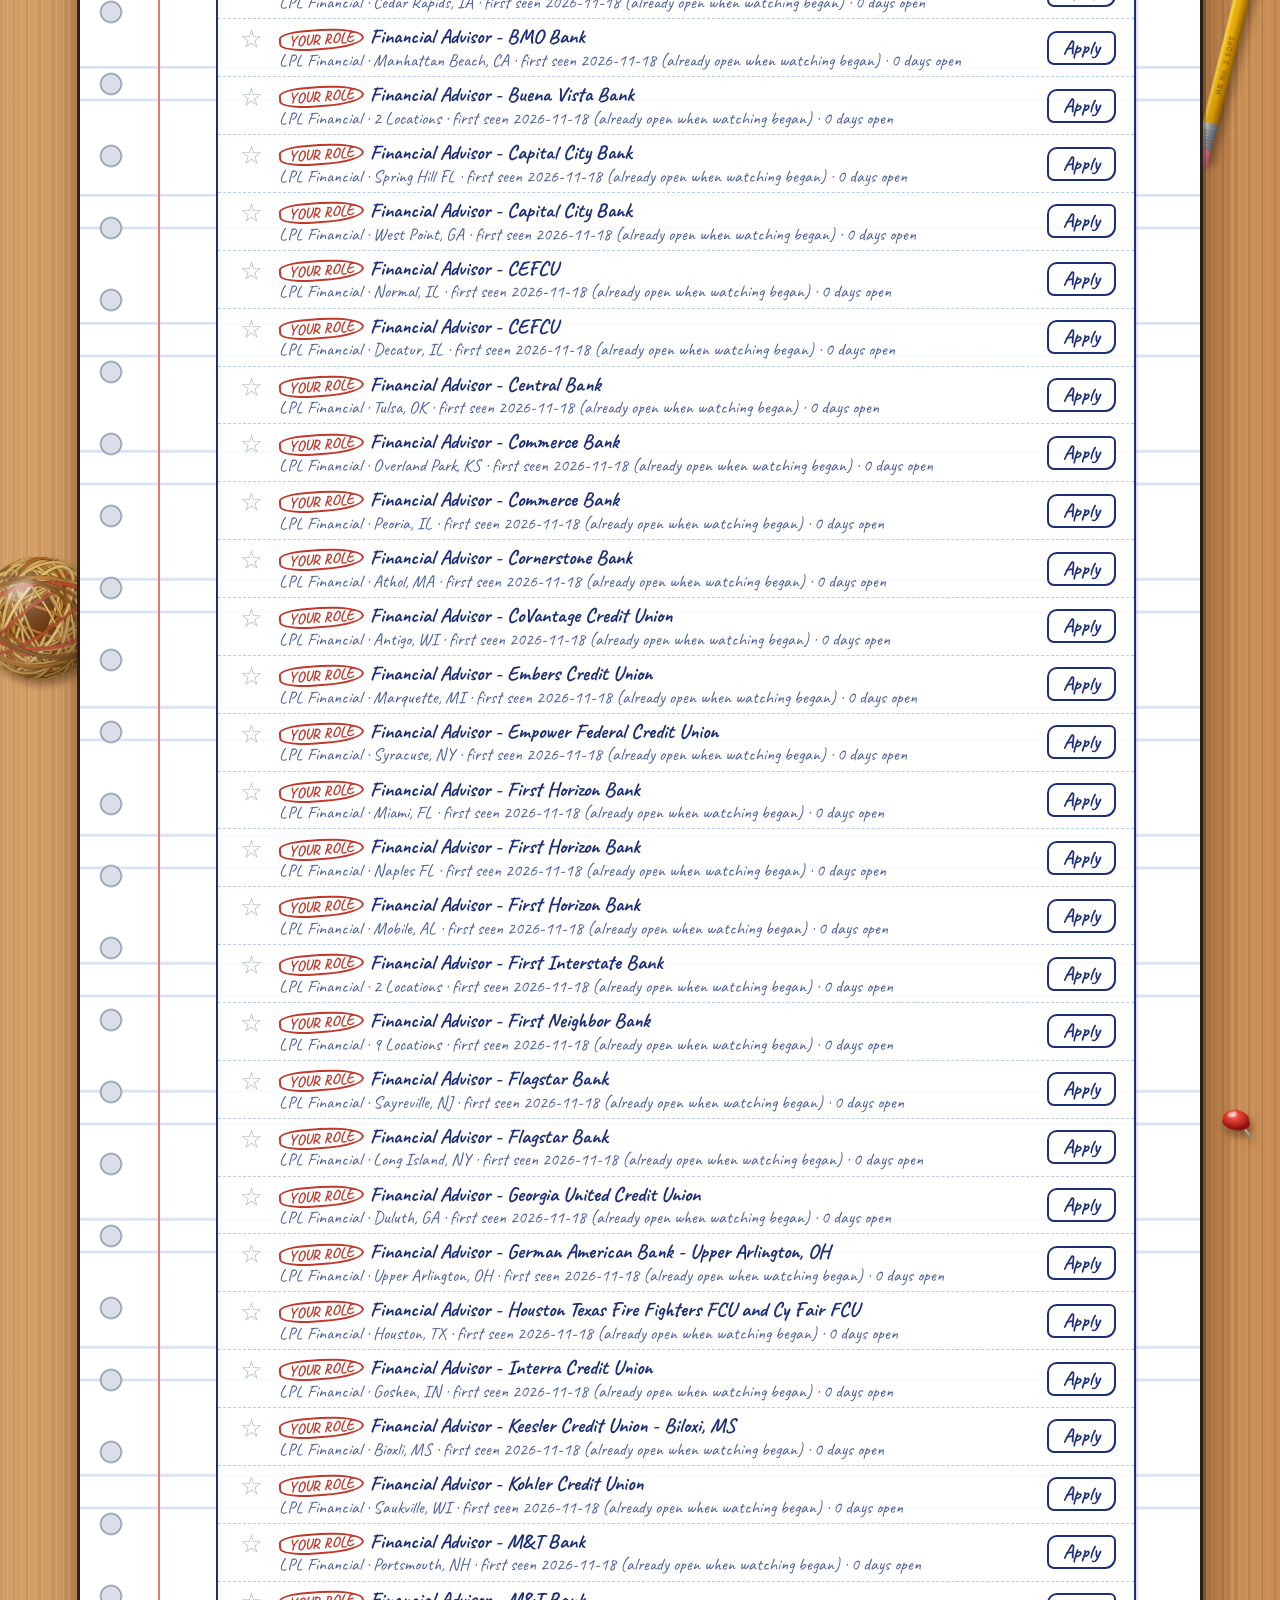
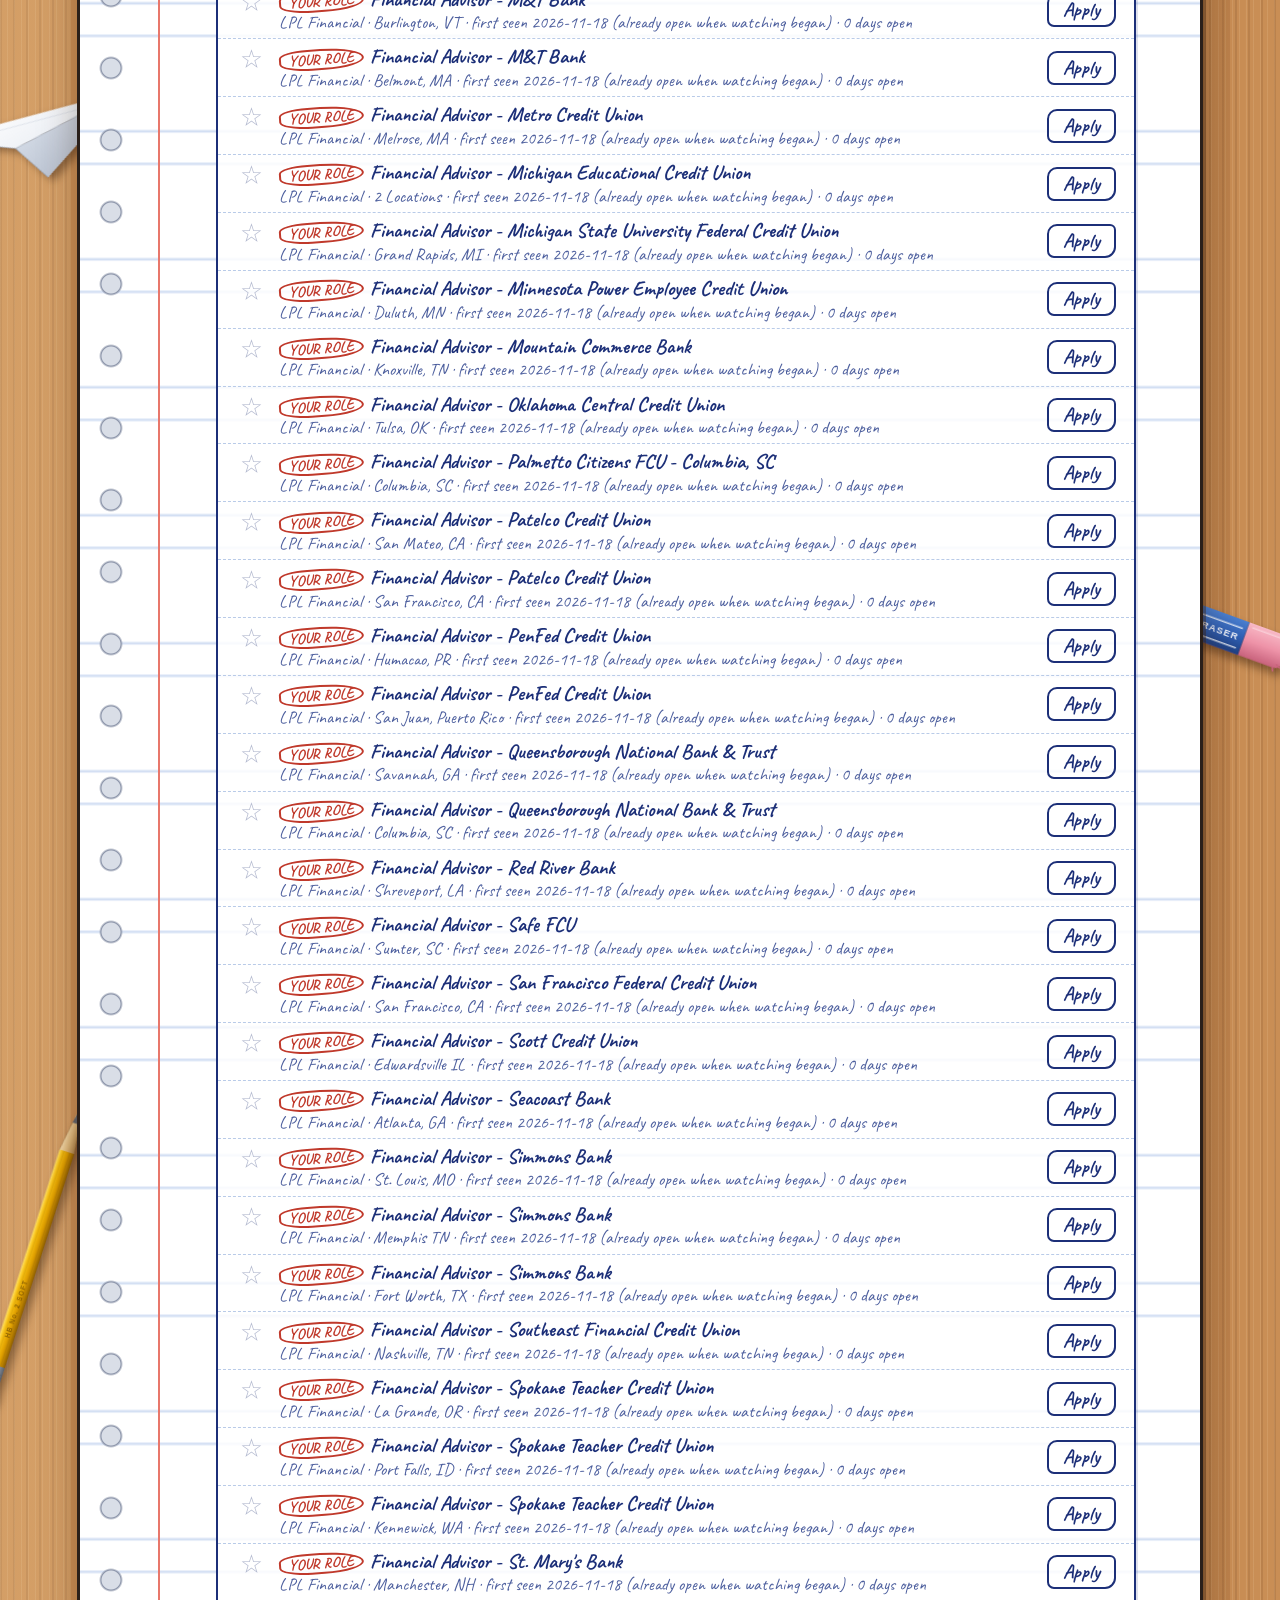
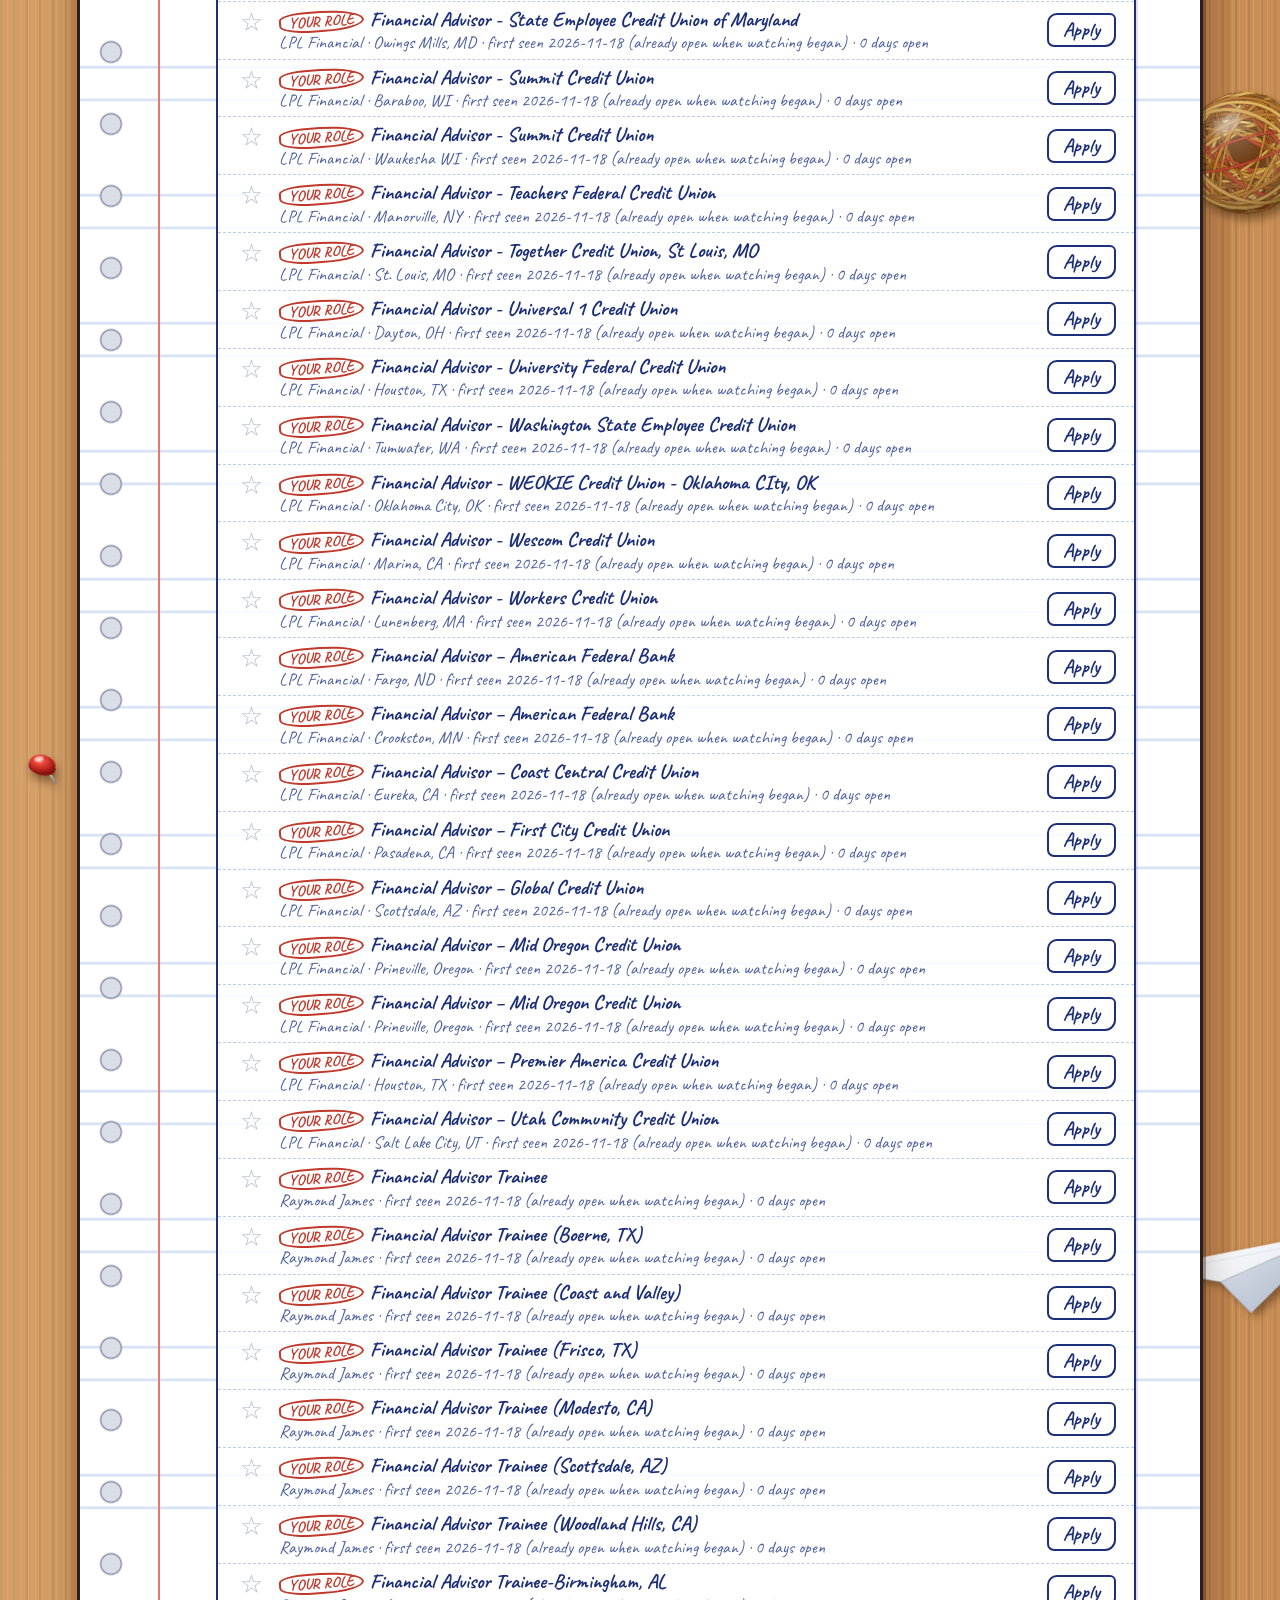
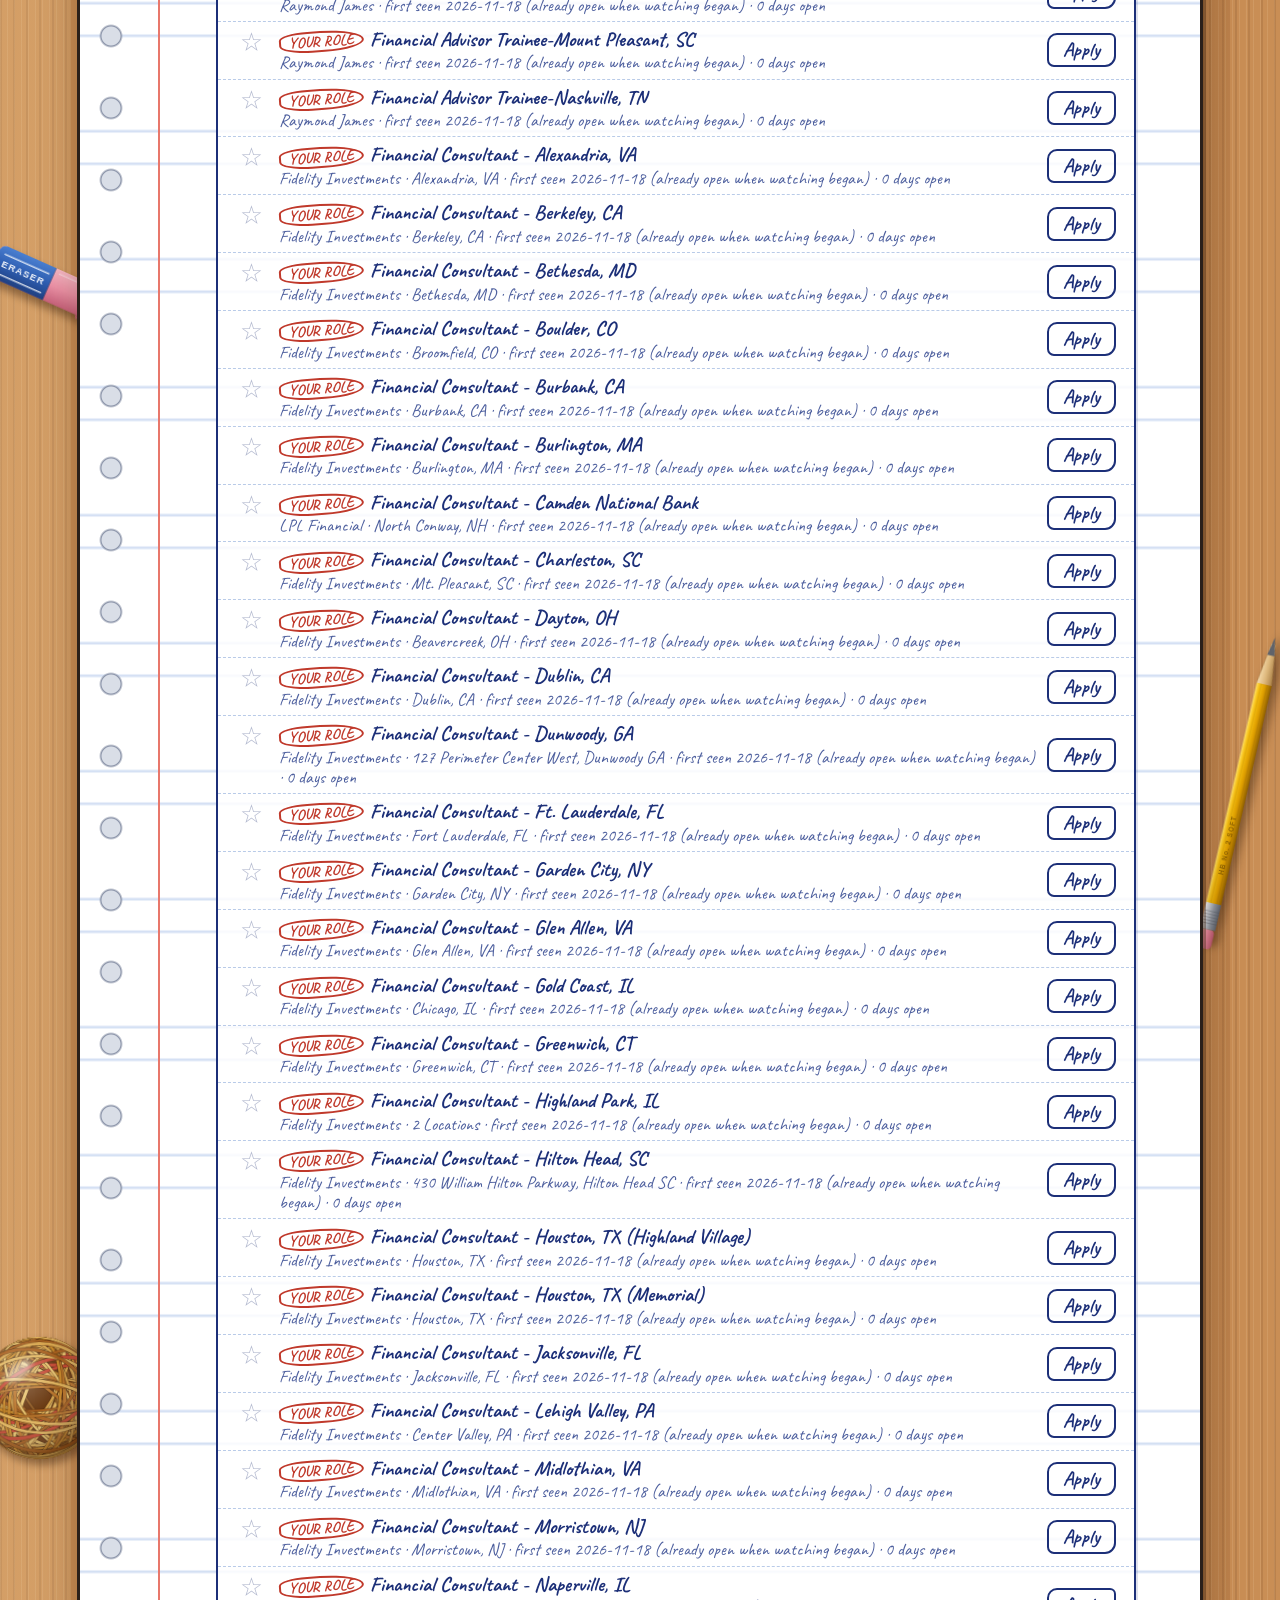
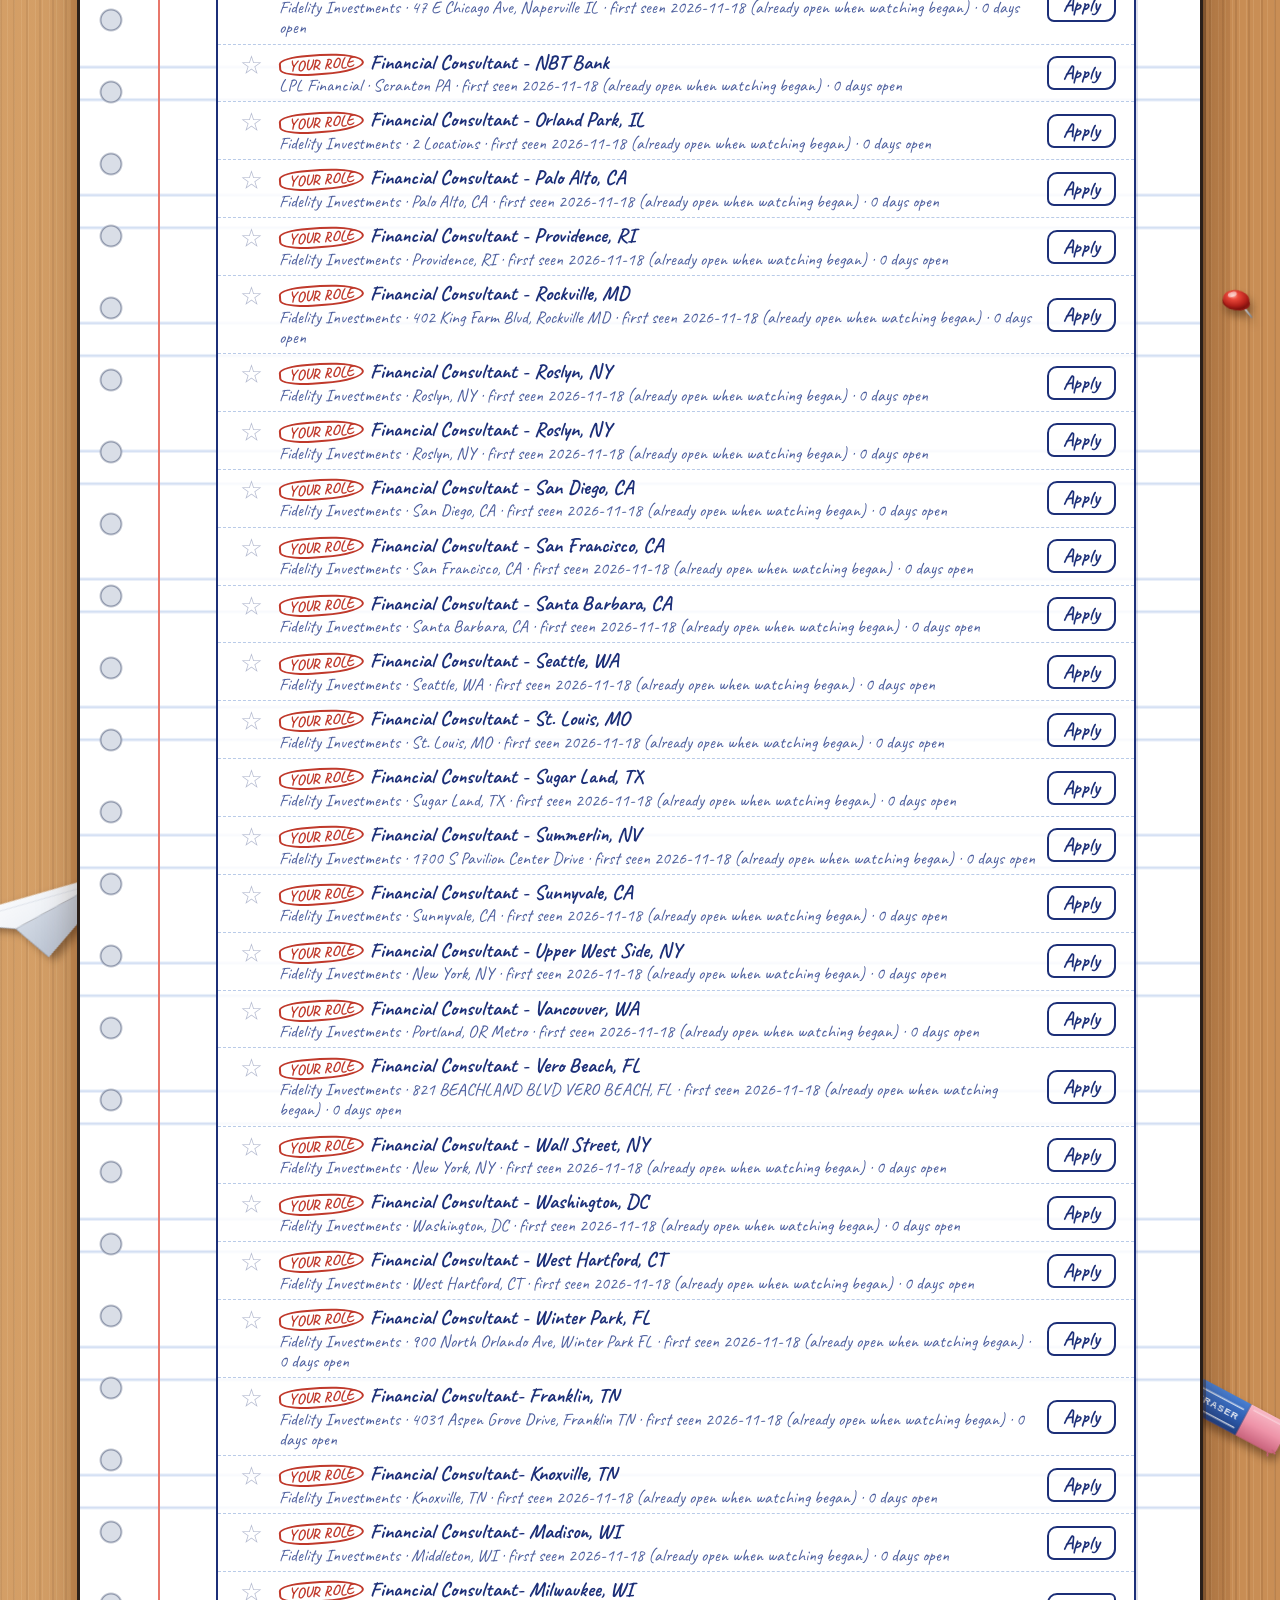
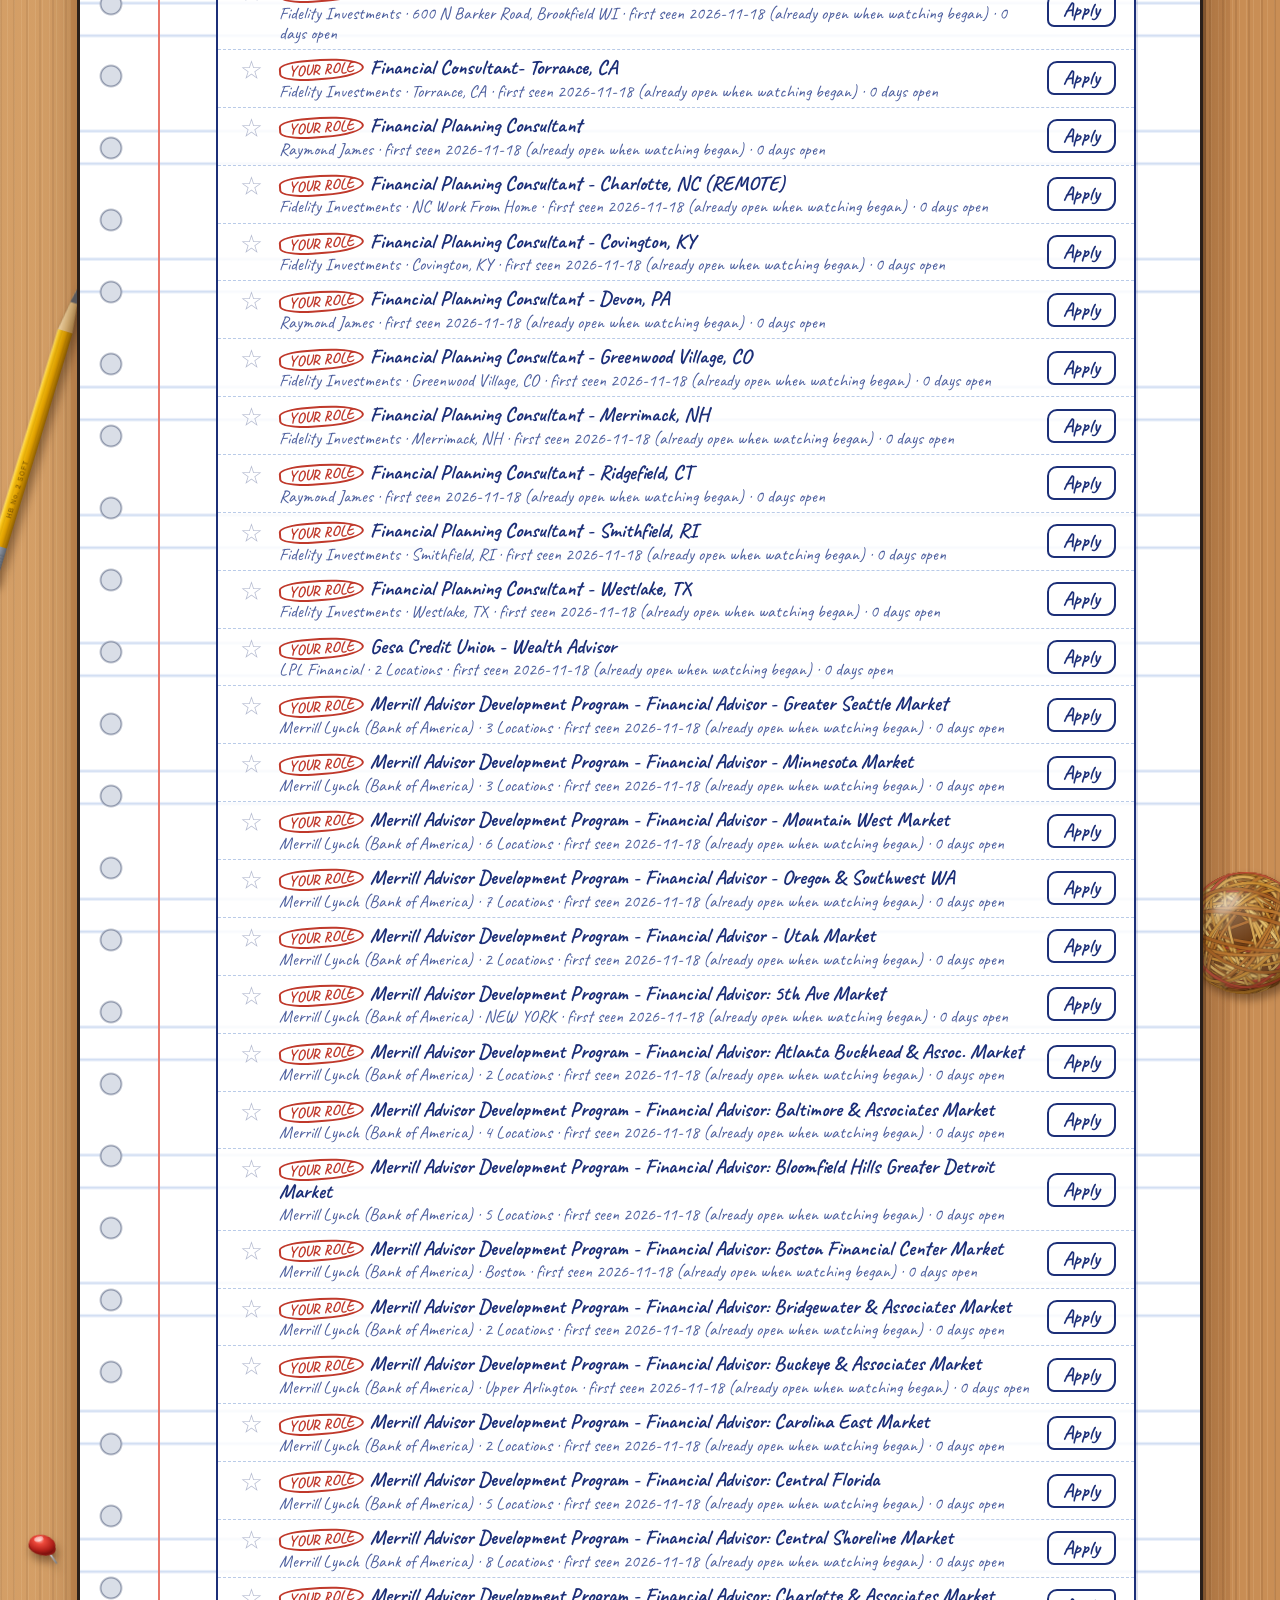
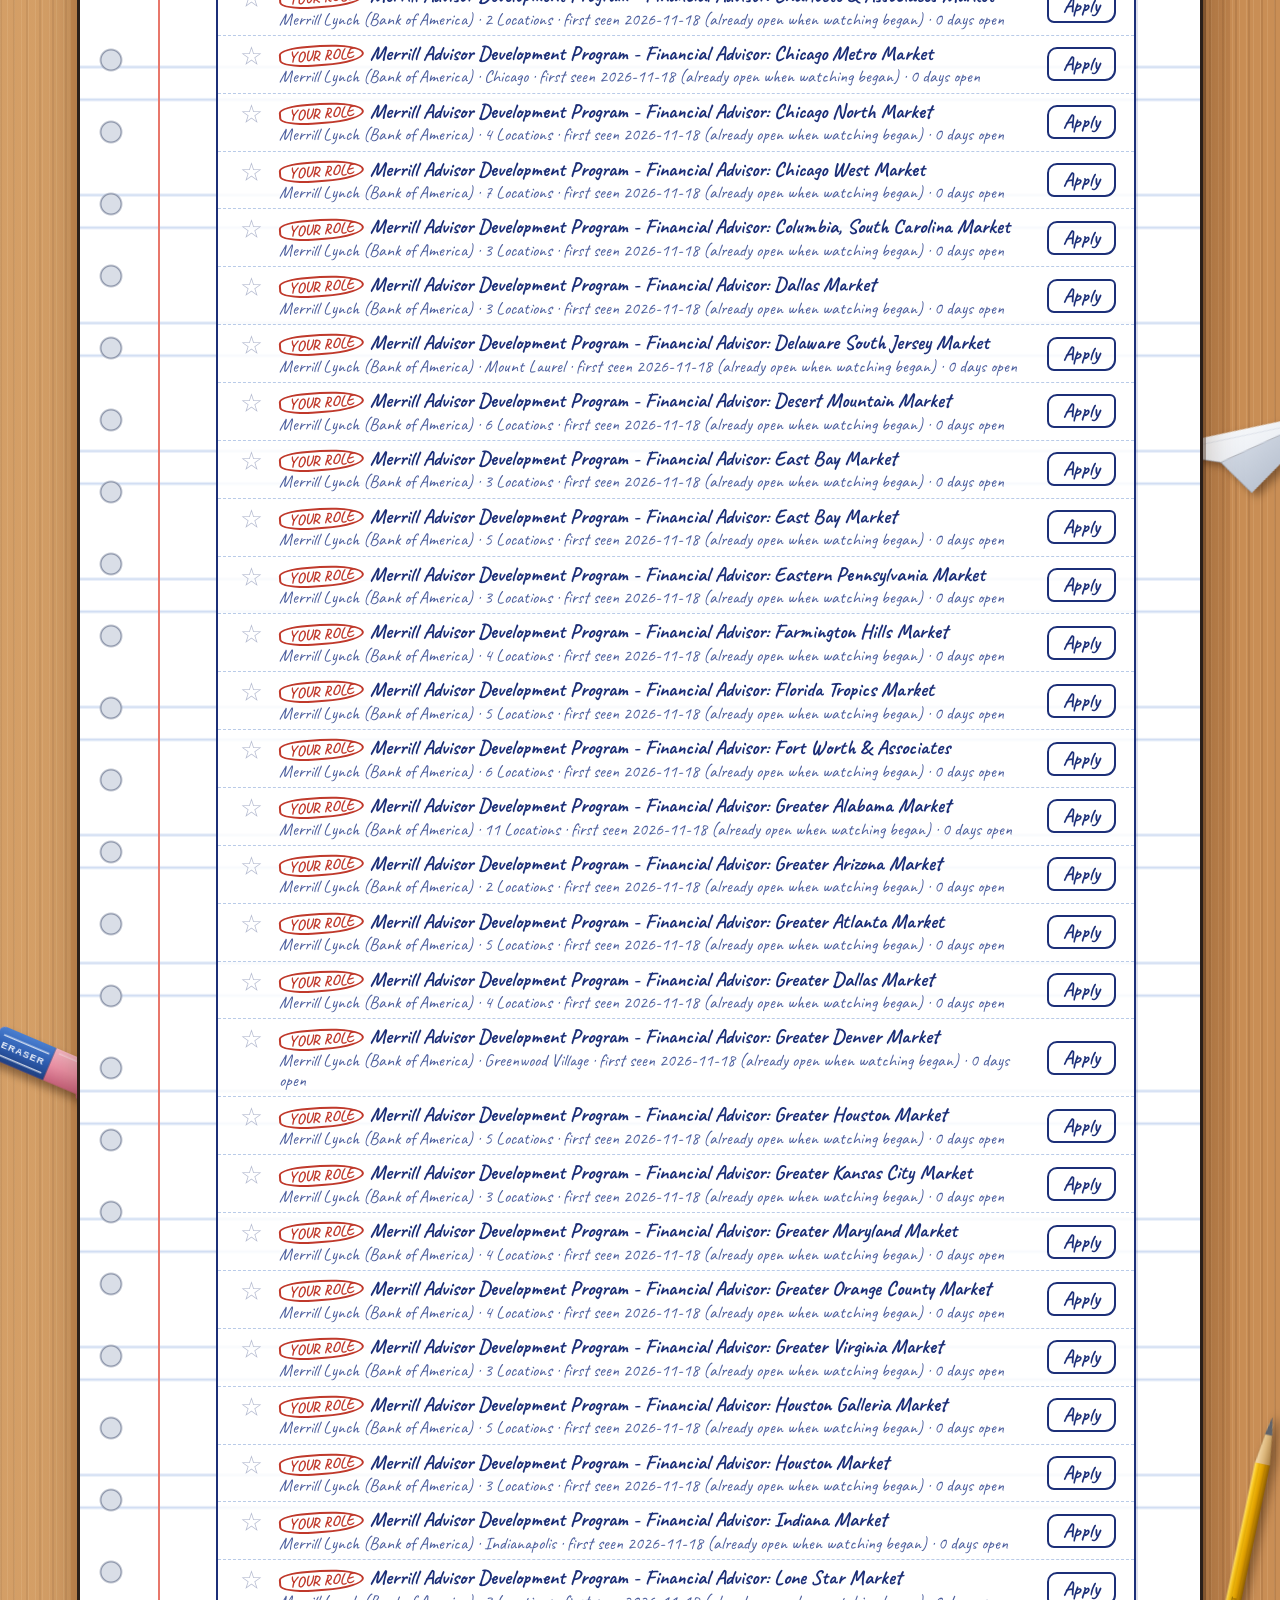
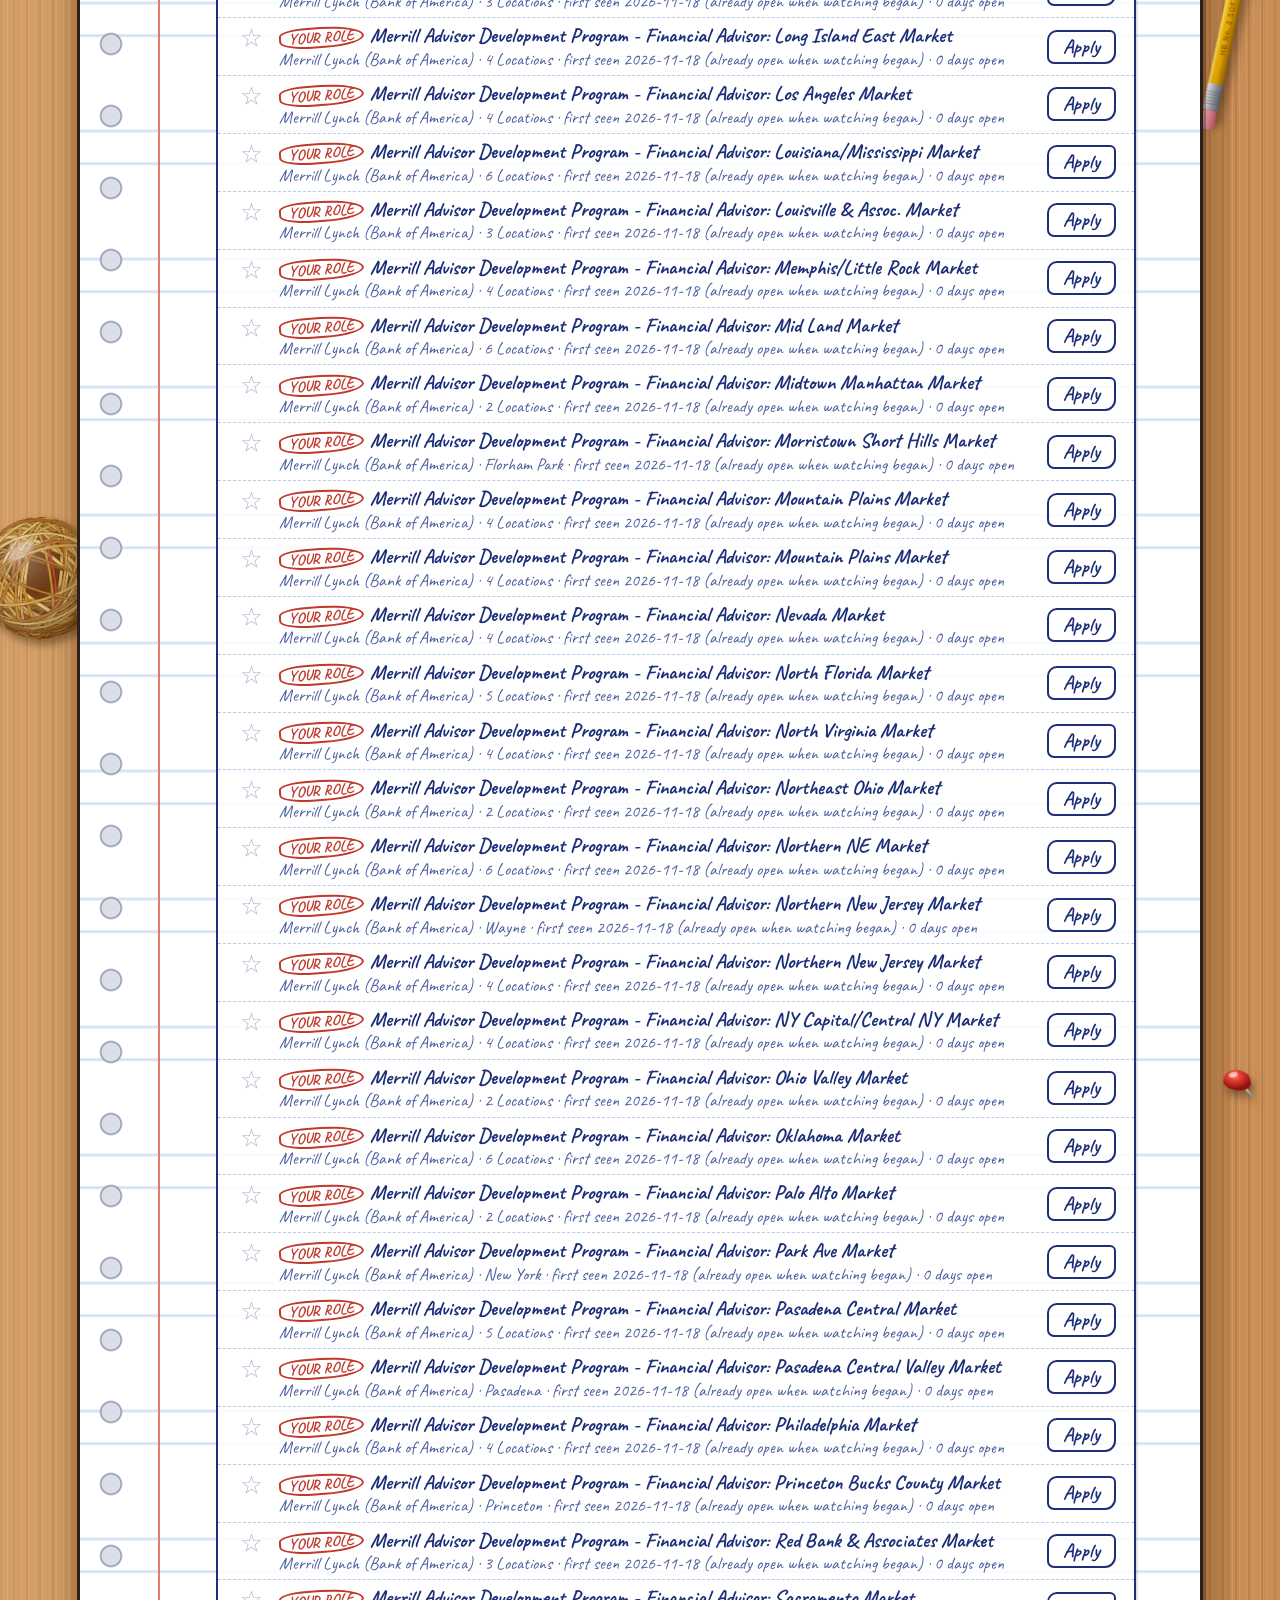
==== commit 399130e0: "Desk items at real size with realistic shading and soft shadows Co-Authored-By: Claude Sonnet 5.5 <n" ====
--- a/browse.html
+++ b/browse.html
@@ -8,11 +8,11 @@
 <link rel="manifest" href="manifest.webmanifest">
 <link rel="icon" href="assets/icon-192.png">
 <link rel="apple-touch-icon" href="assets/icon-192.png">
-<script src="assets/turn.js?v=15"></script>
-<link rel="stylesheet" href="assets/style.css?v=15">
-<script src="assets/common.js?v=15" defer></script>
-<script src="assets/desk.js?v=15" defer></script>
-<script src="assets/browse.js?v=15" defer></script>
+<script src="assets/turn.js?v=16"></script>
+<link rel="stylesheet" href="assets/style.css?v=16">
+<script src="assets/common.js?v=16" defer></script>
+<script src="assets/desk.js?v=16" defer></script>
+<script src="assets/browse.js?v=16" defer></script>
 </head>
 <body>
 <header class="hero"><div class="wrap">
--- a/assets/style.css
+++ b/assets/style.css
@@ -294,5 +294,5 @@
 }
 body { z-index: 1; box-shadow: 0 0 0 3px #2a1f1a, 6px 9px 0 rgba(60, 30, 10, .38), 0 22px 40px rgba(60, 30, 10, .35); }
 .desk-items { position: absolute; top: 0; left: 0; right: 0; z-index: 0; pointer-events: none; overflow: hidden; }
-.desk-item { position: absolute; filter: drop-shadow(5px 7px 0 rgba(60, 30, 10, .35)); }
+.desk-item { position: absolute; filter: drop-shadow(7px 11px 8px rgba(45, 22, 6, .45)); }
 .desk-item svg { display: block; }
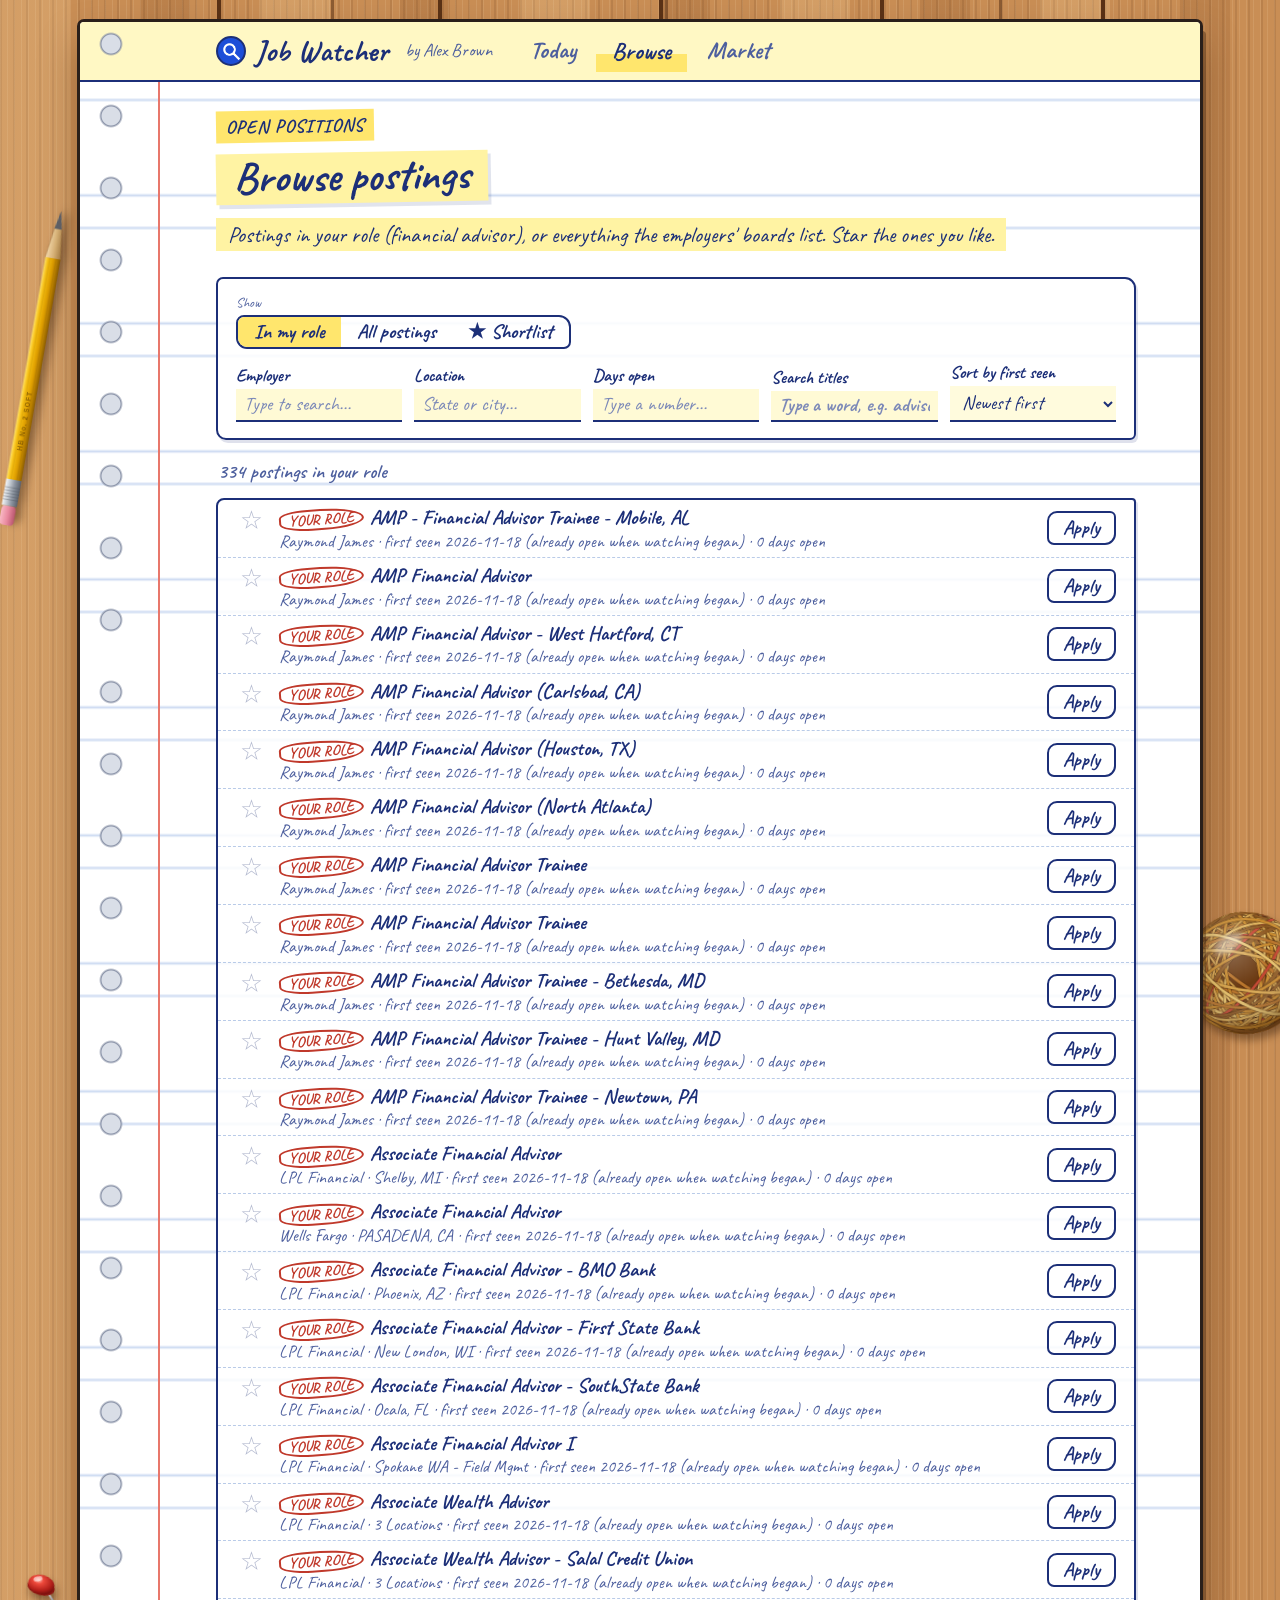
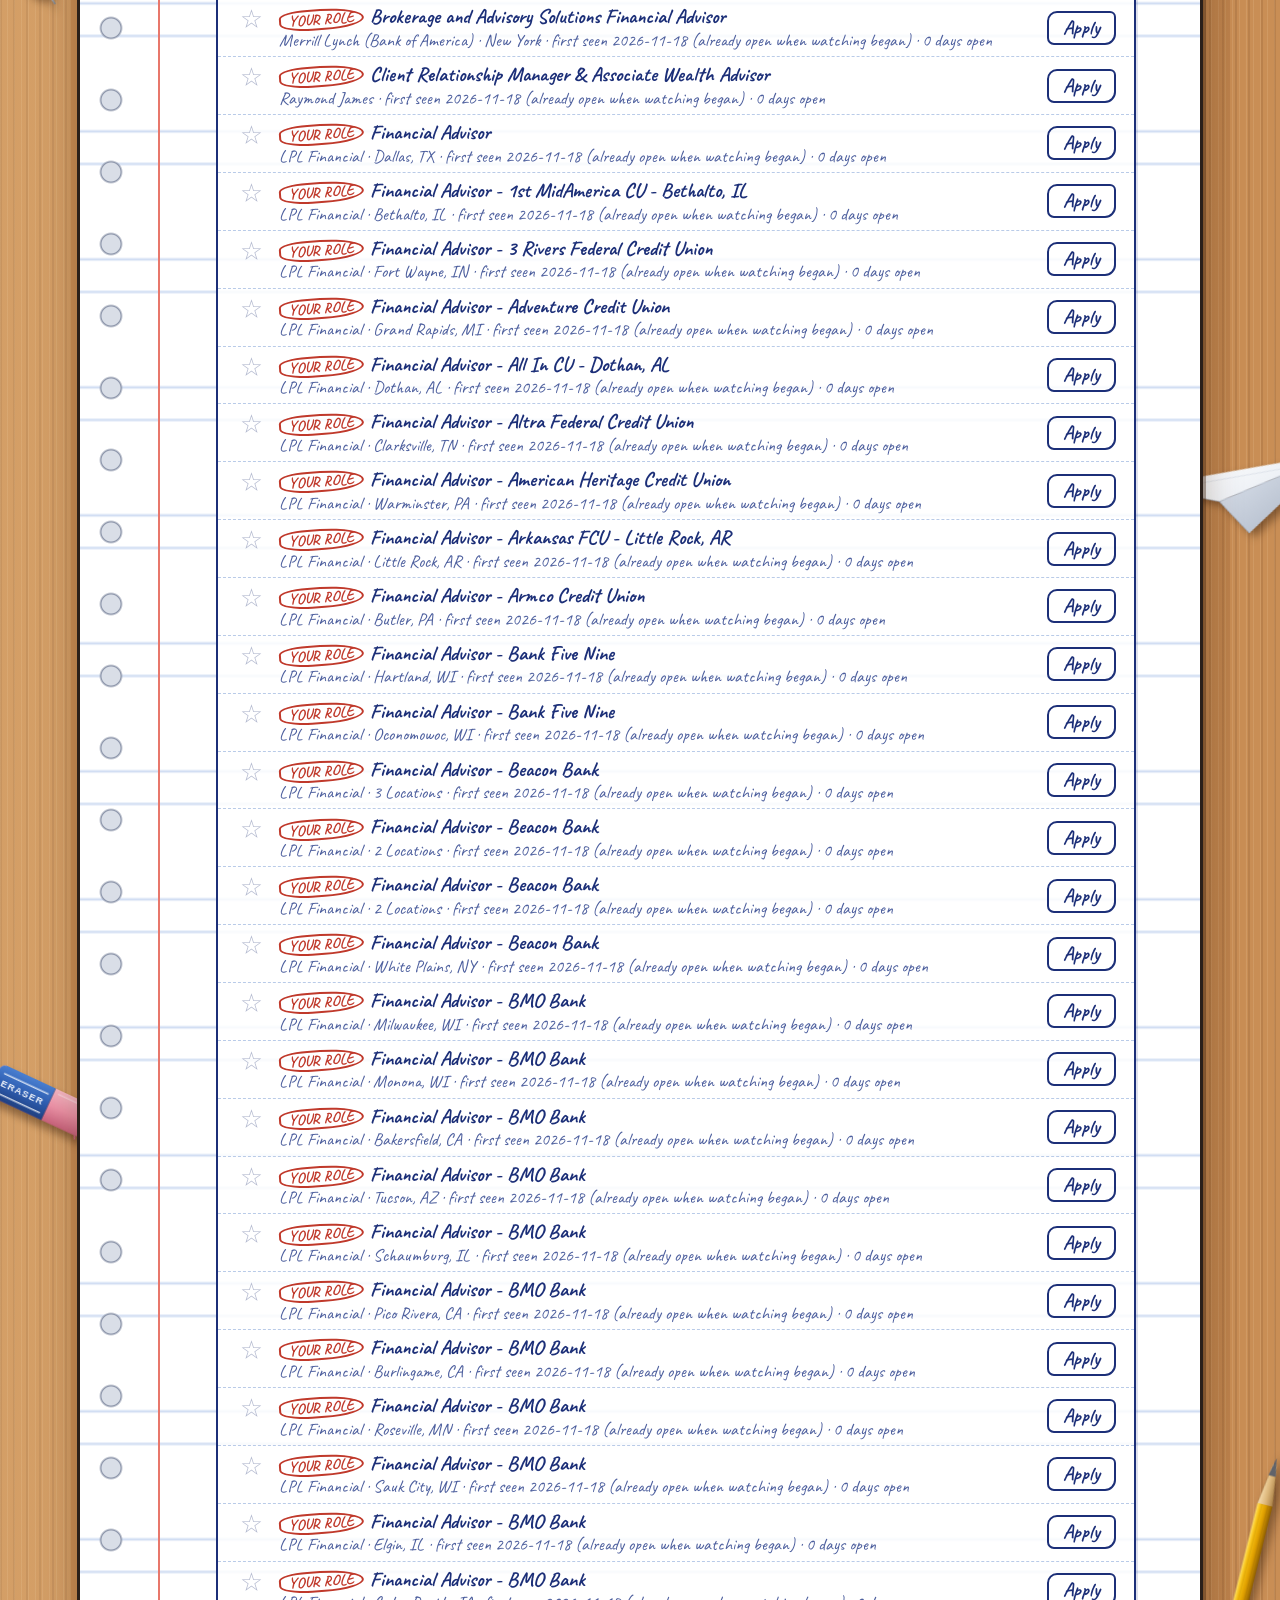
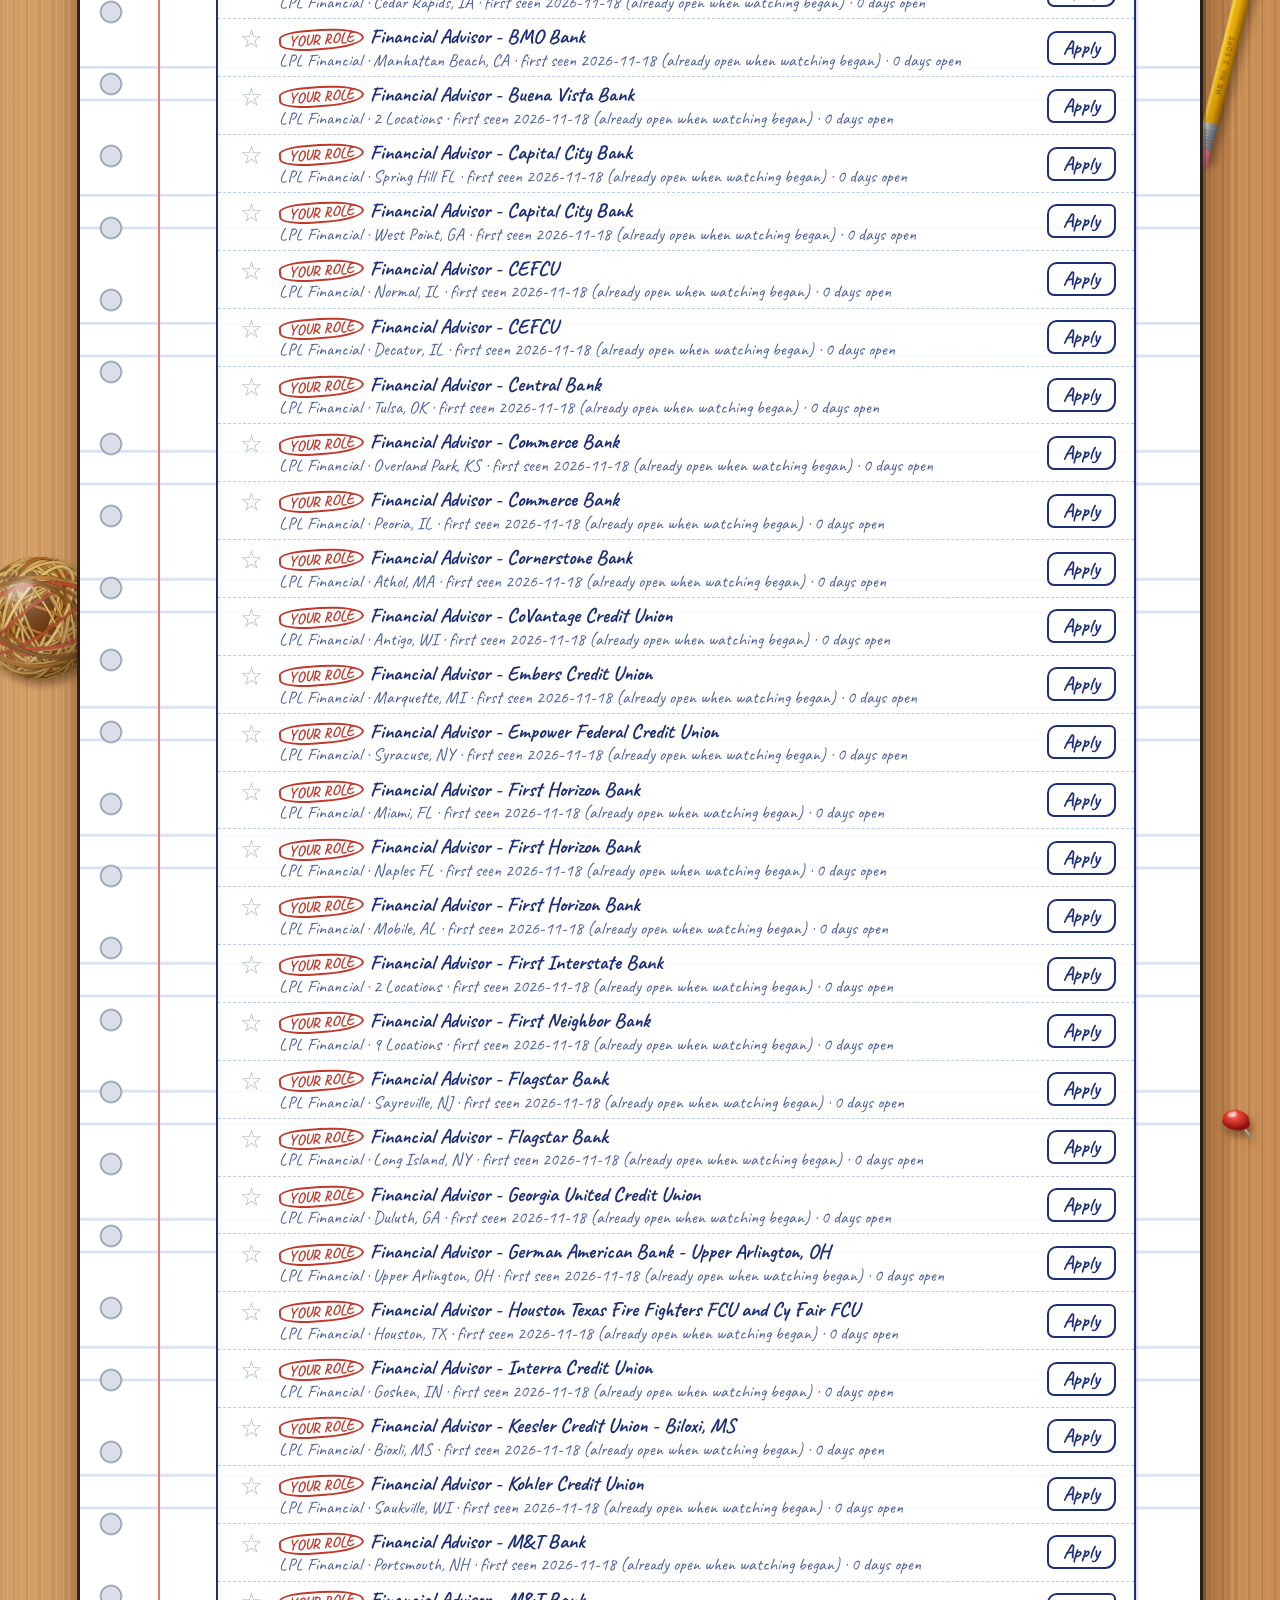
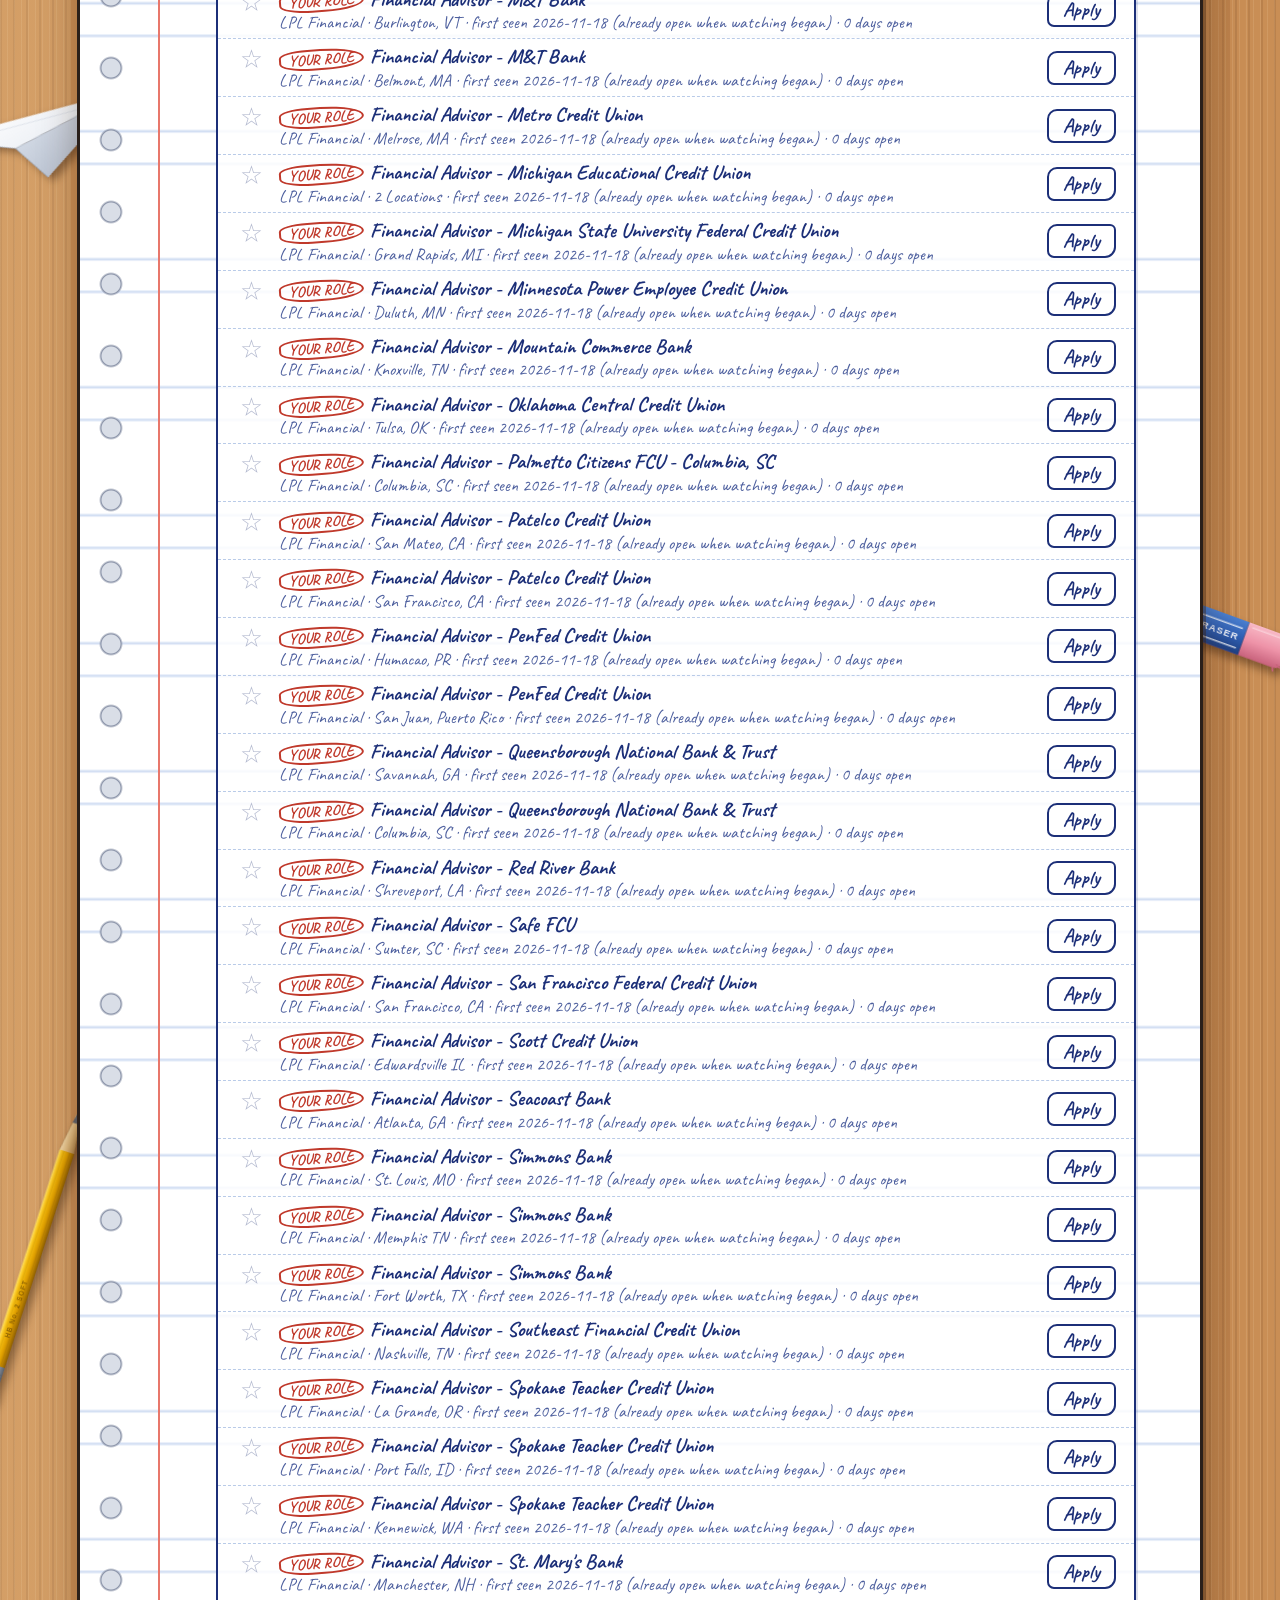
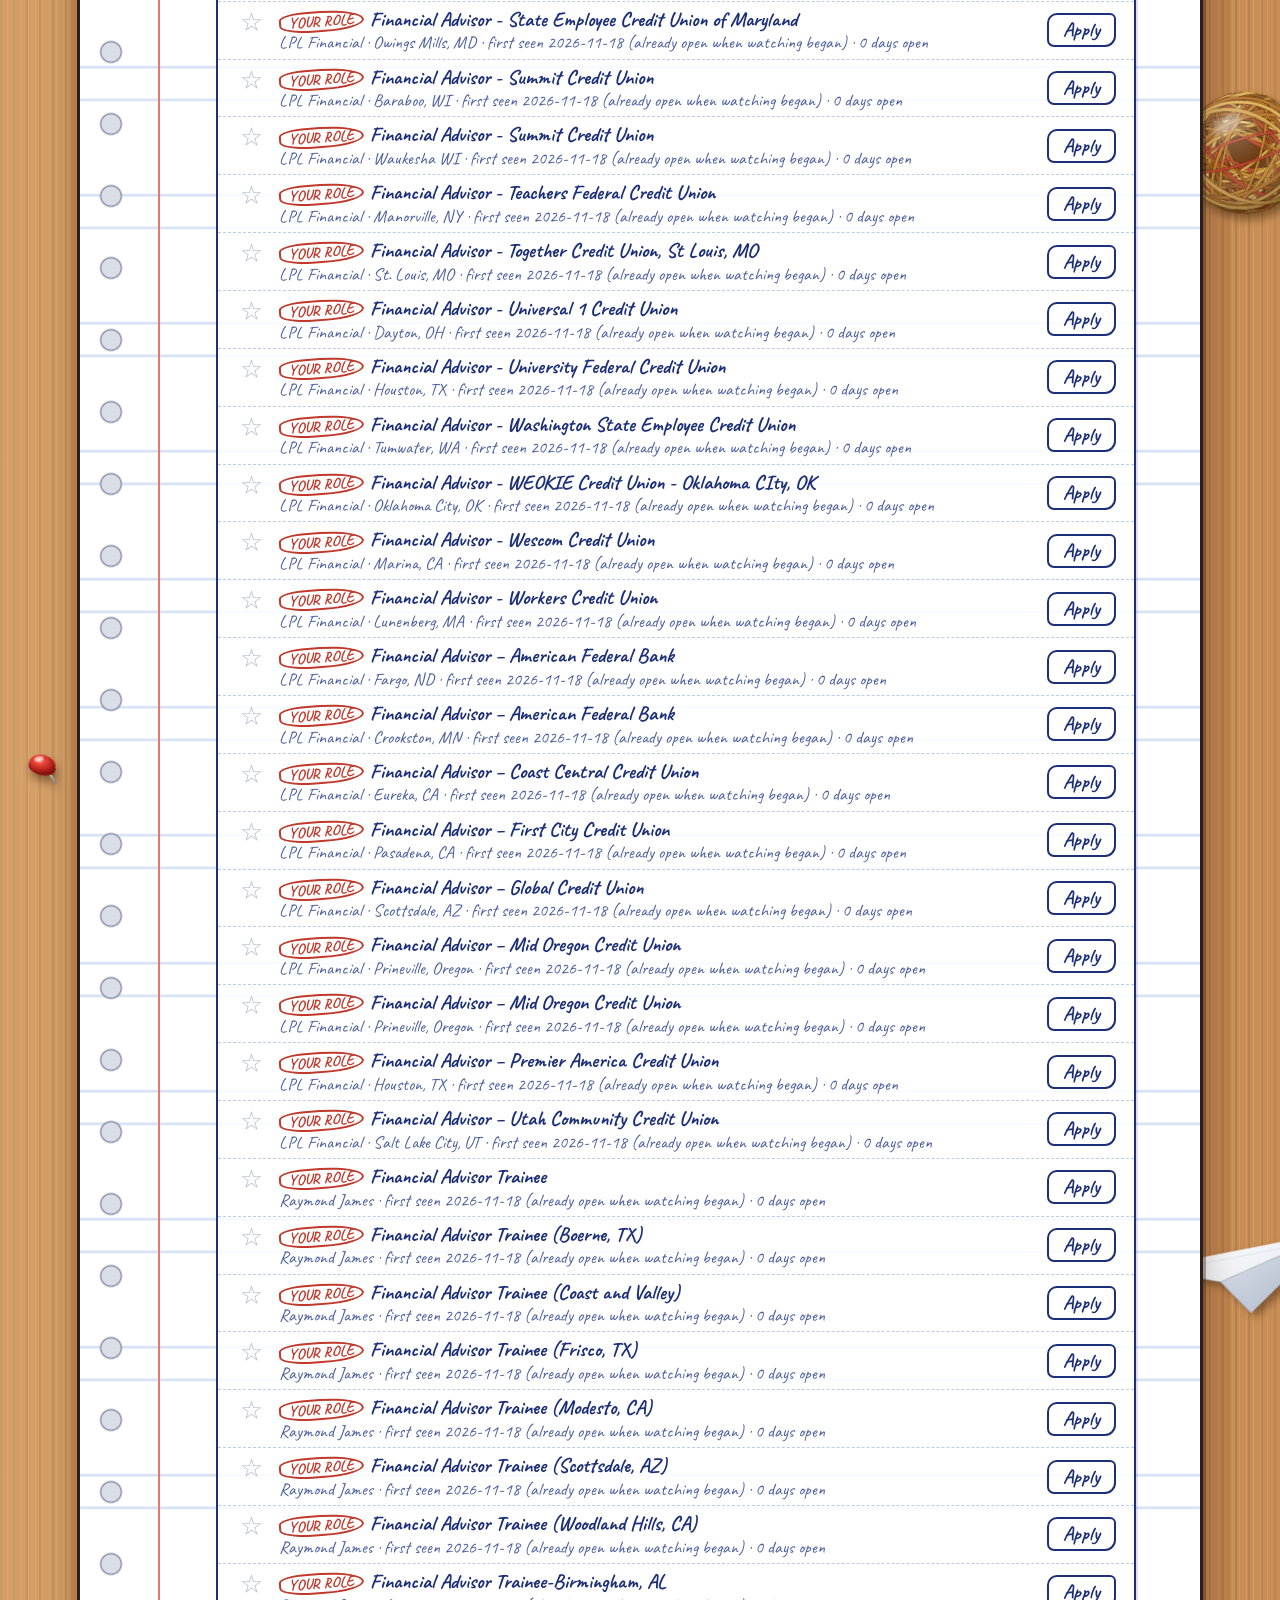
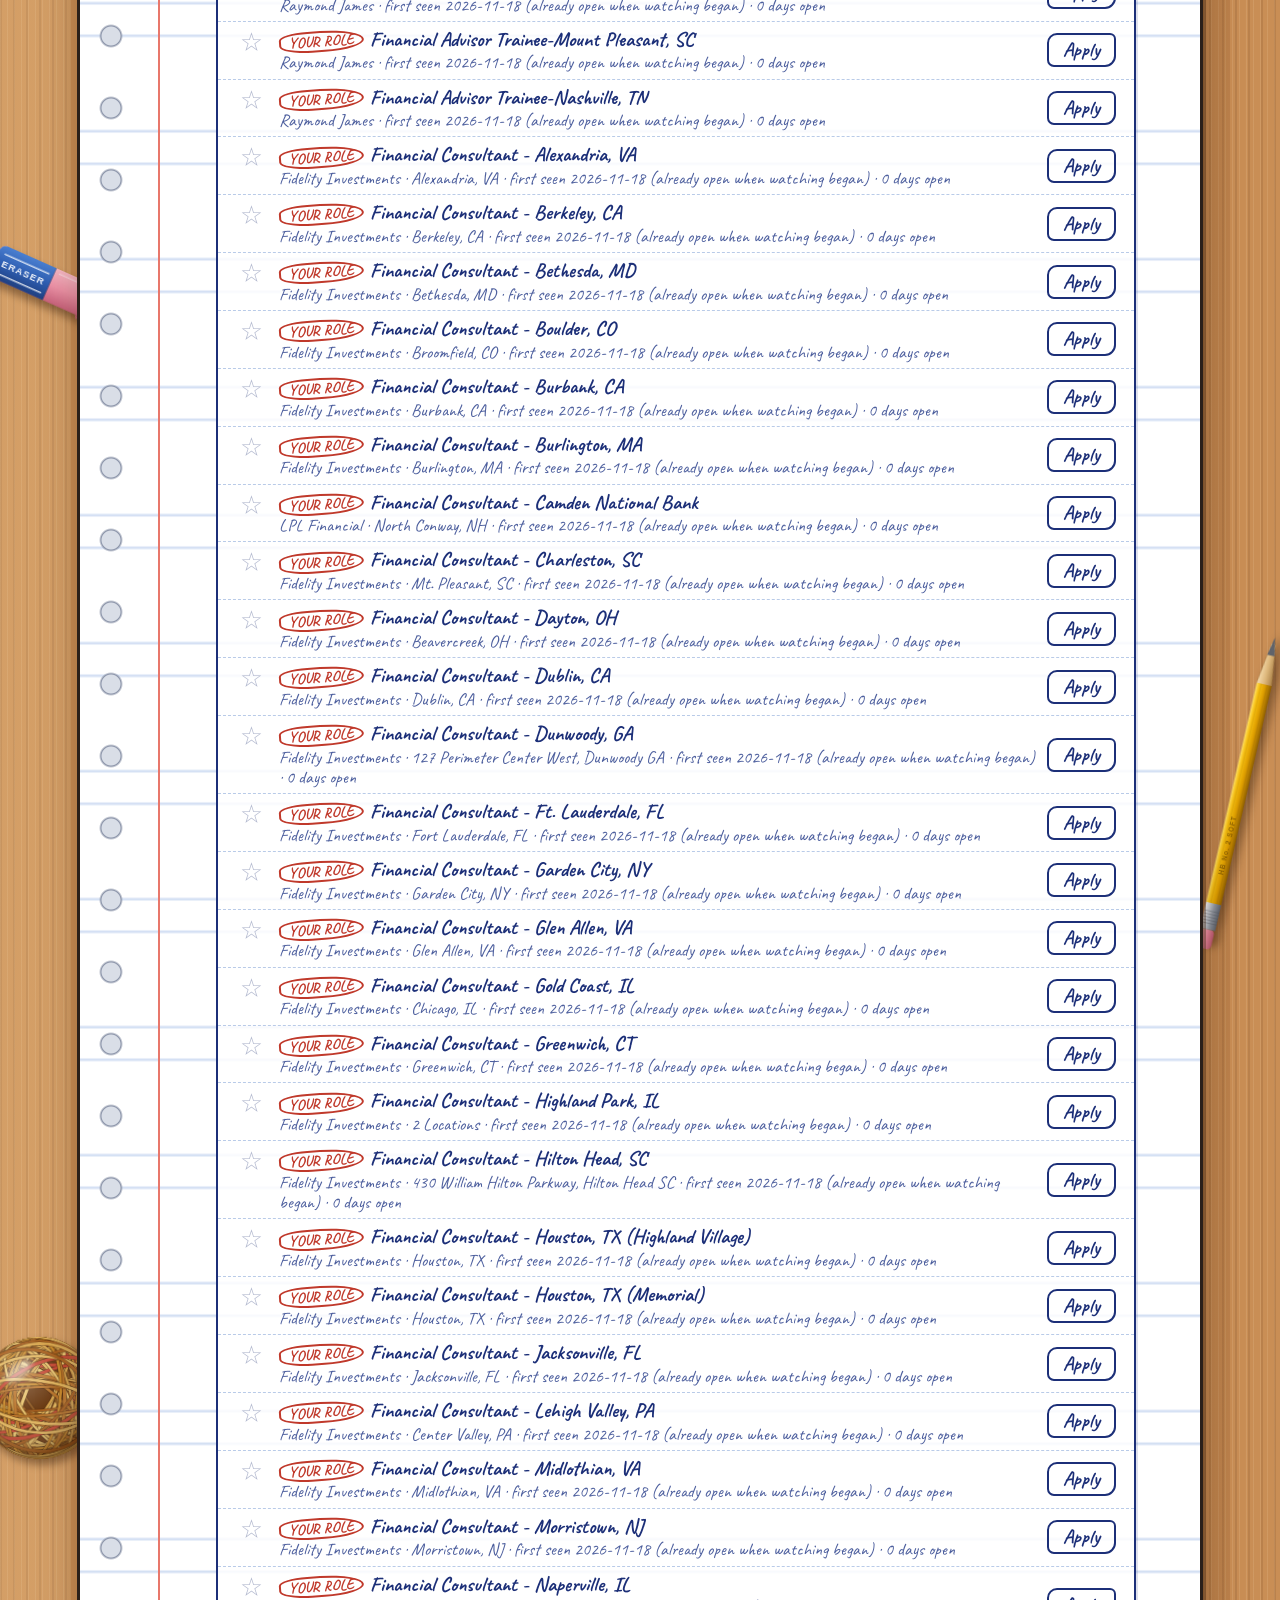
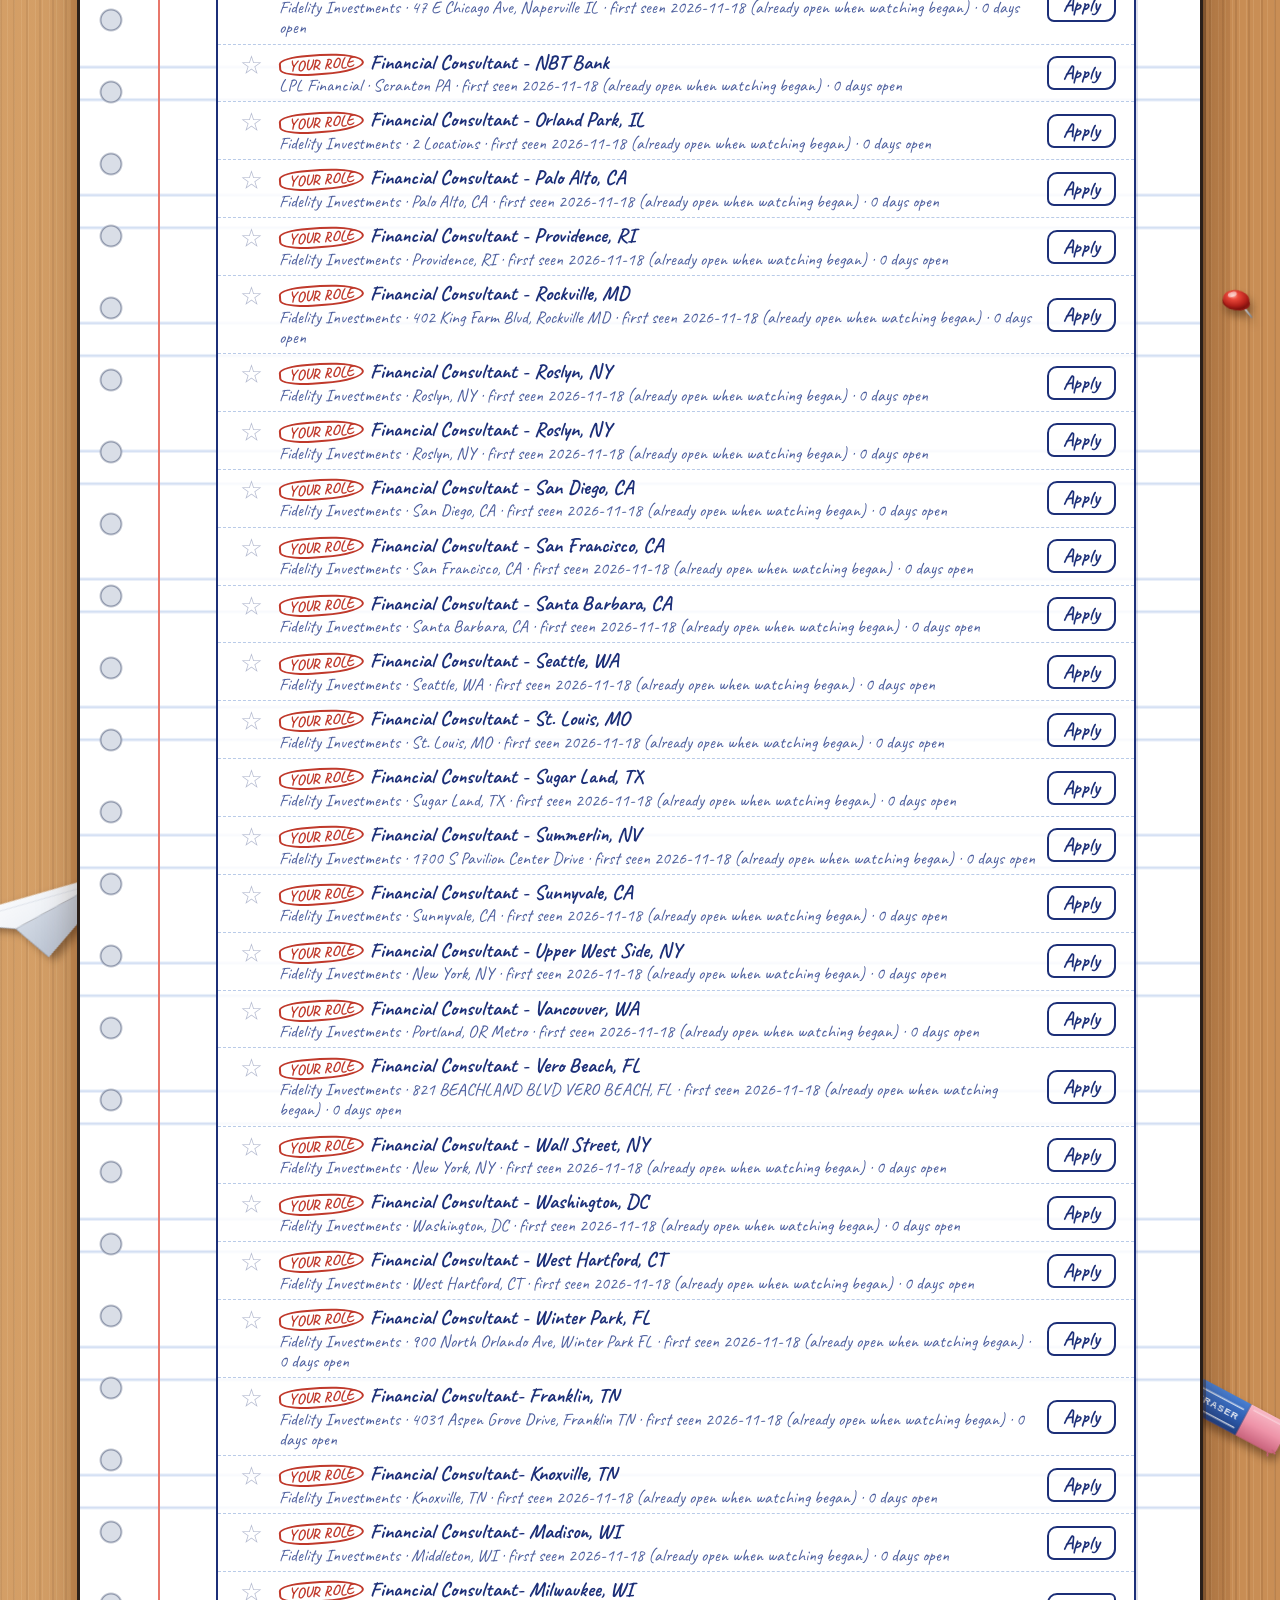
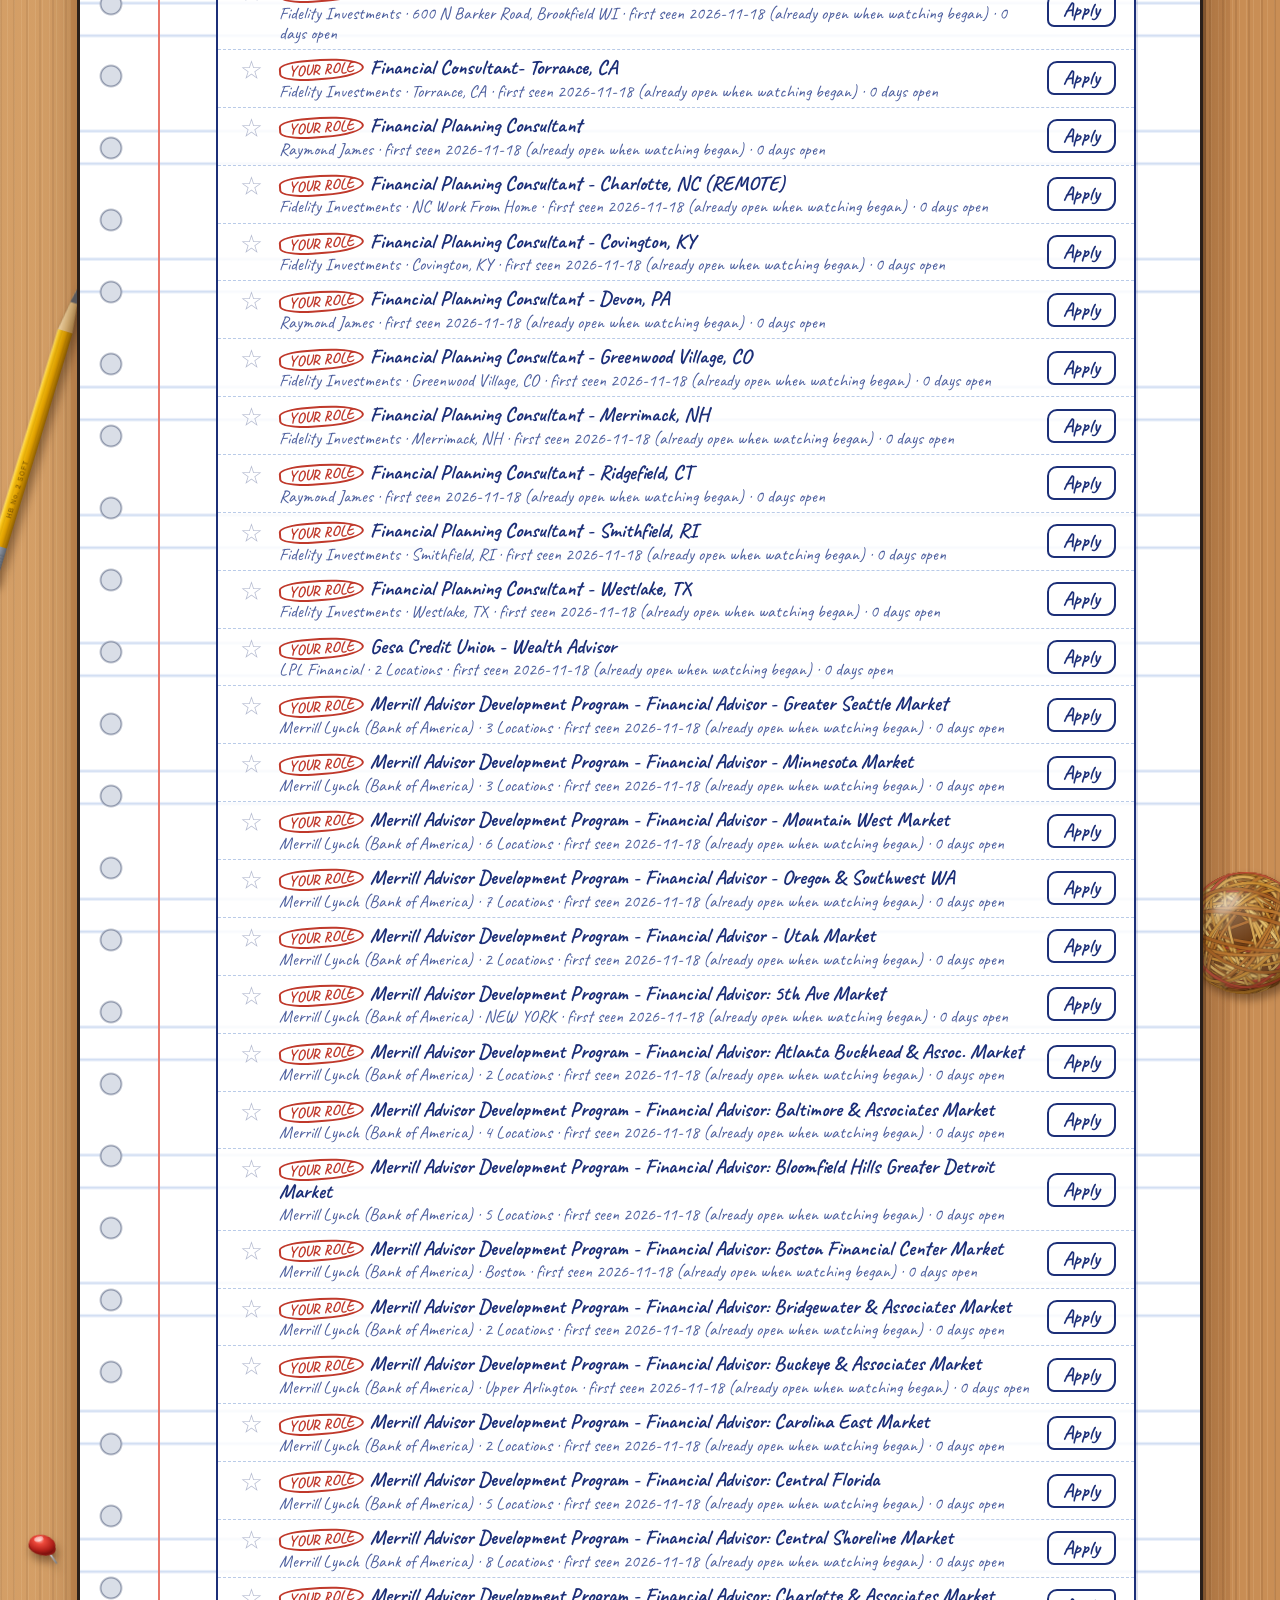
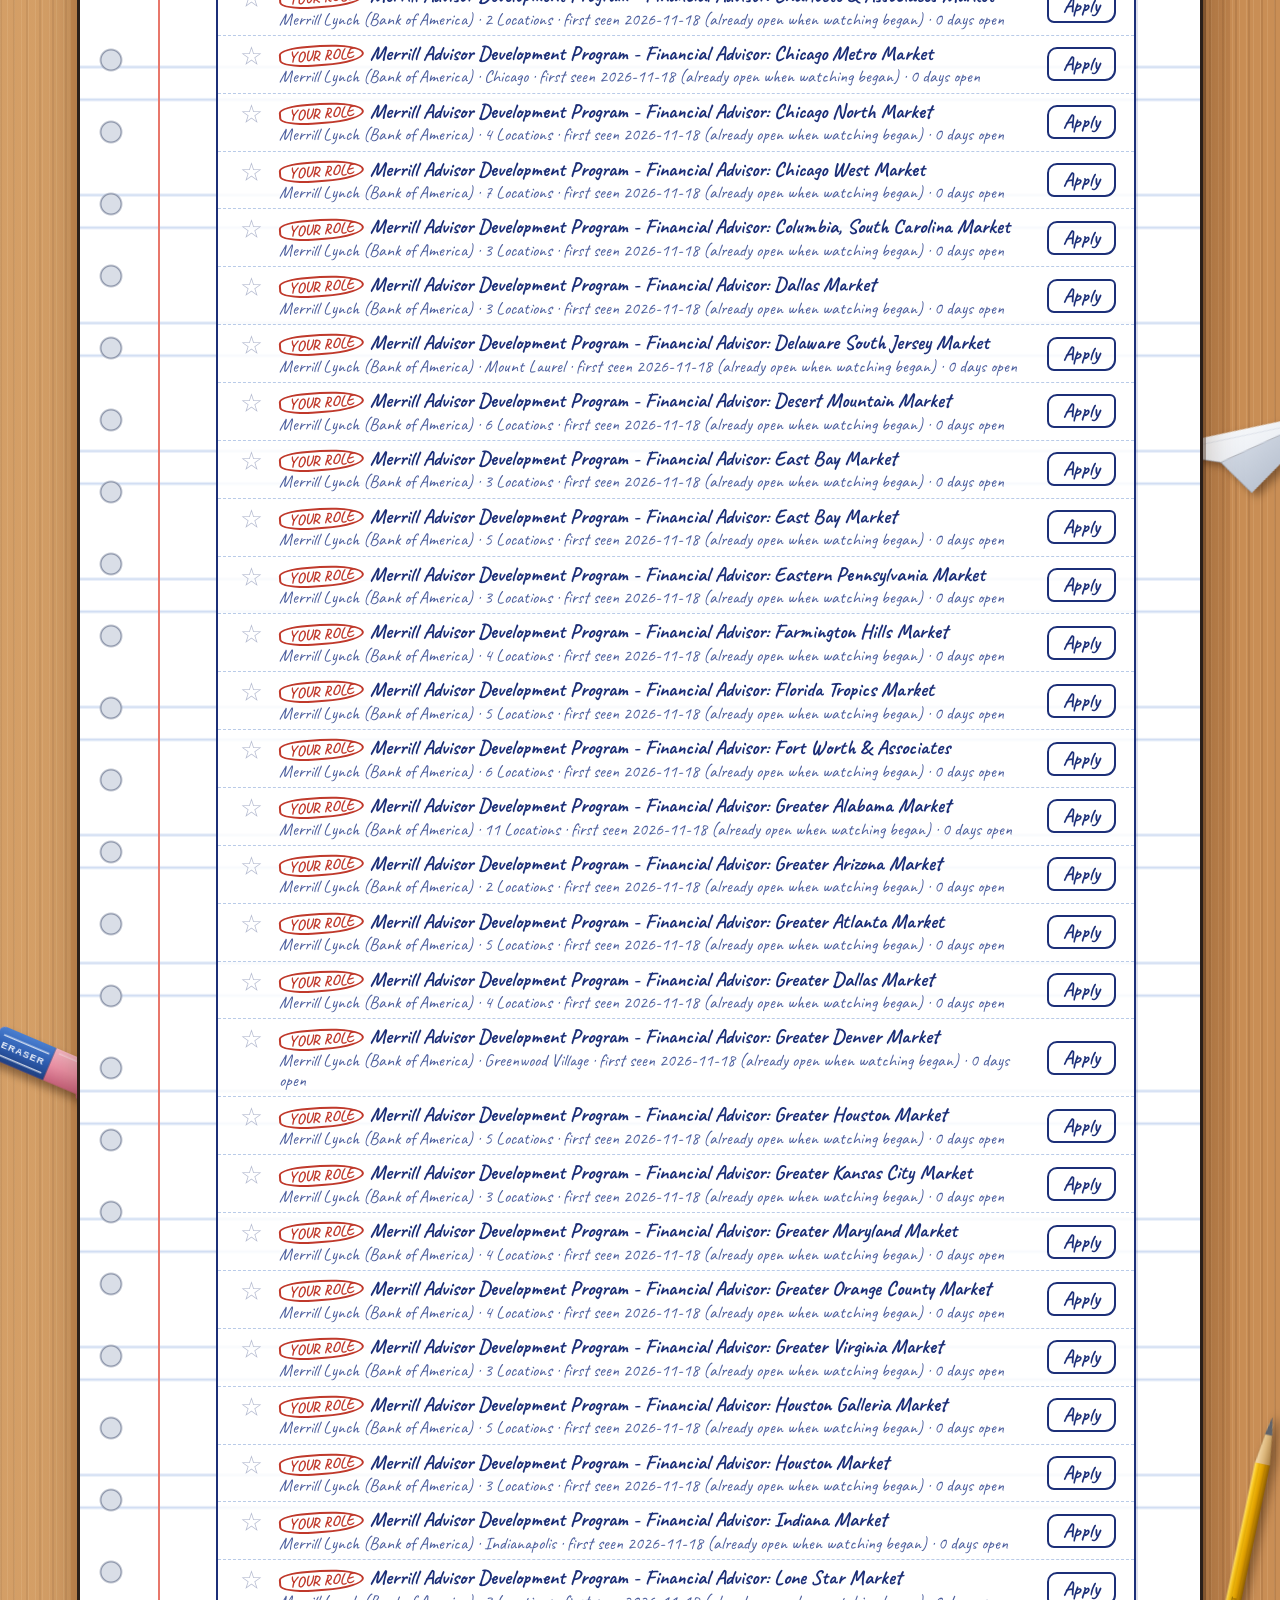
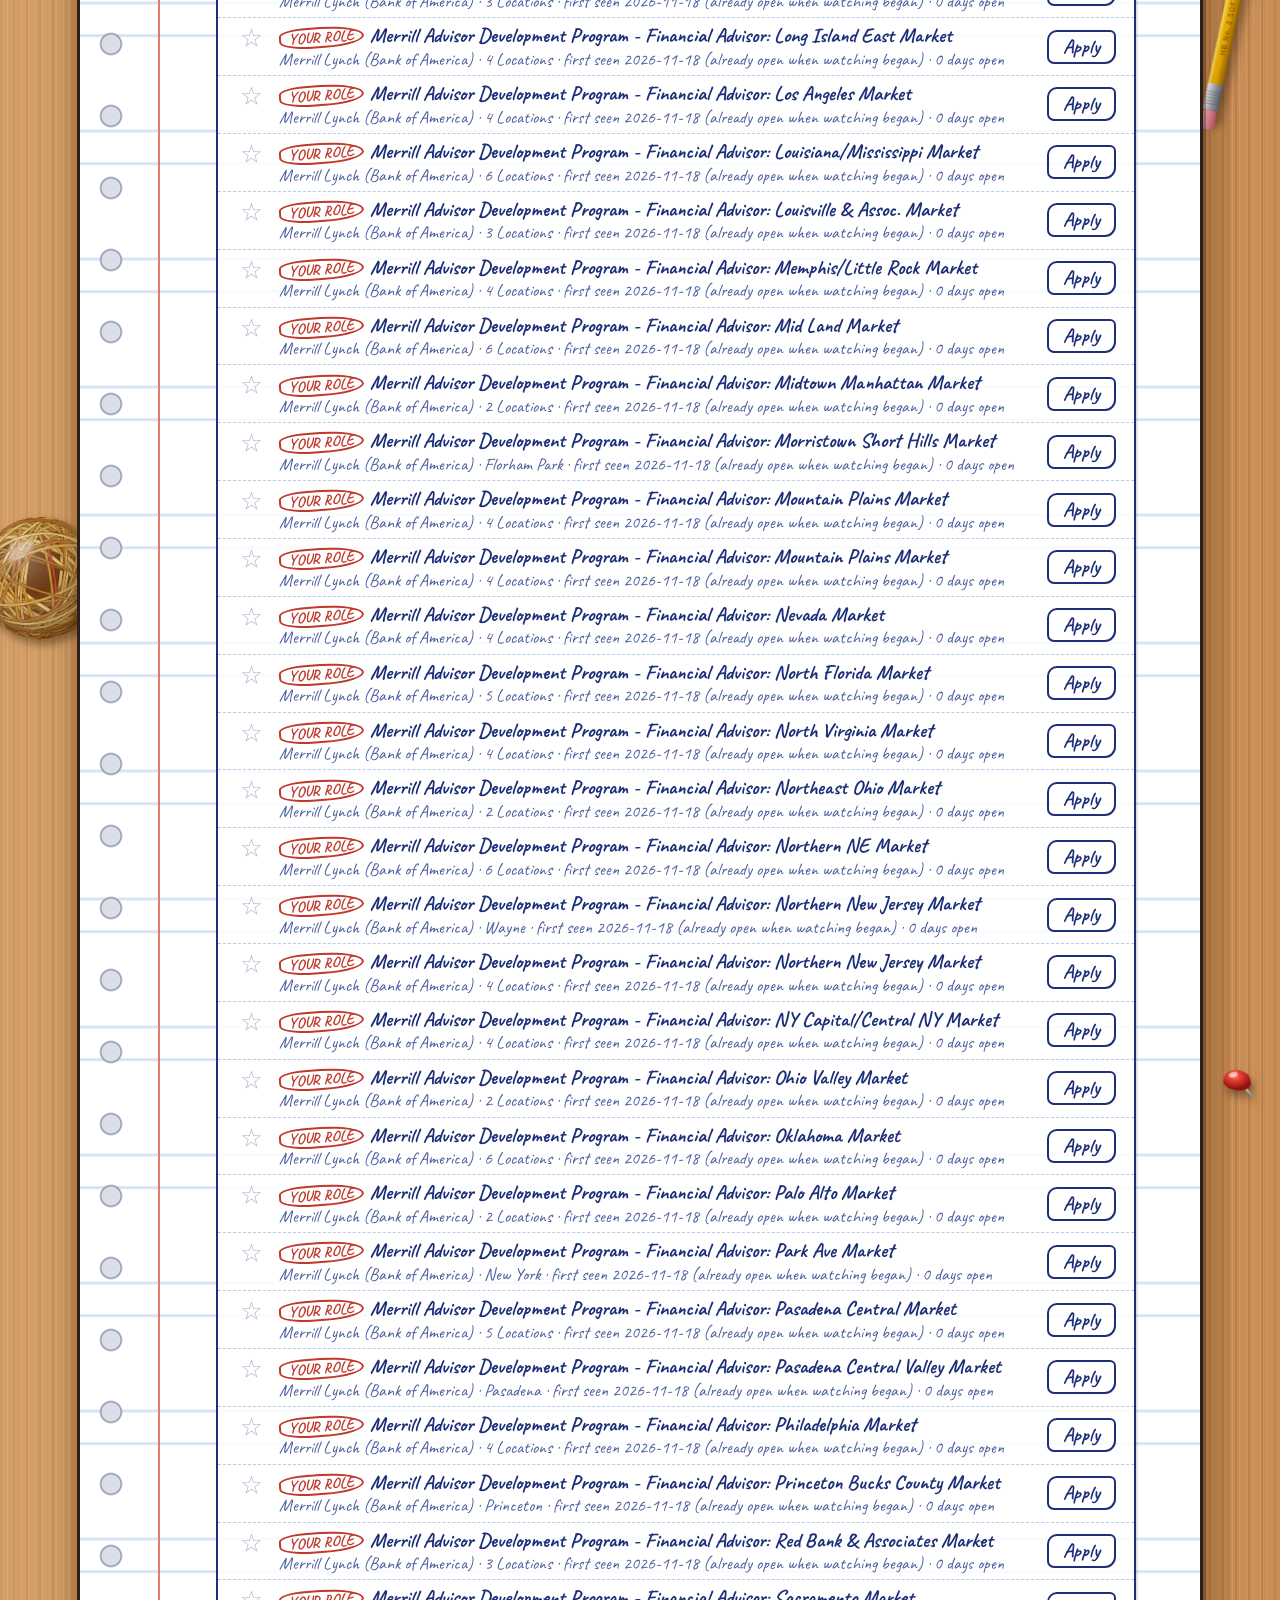
==== commit 23911137: "Browse filters are text boxes; location has States and Cities tabs Co-Authored-By: Claude Sonnet 5.5" ====
--- a/browse.html
+++ b/browse.html
@@ -8,11 +8,12 @@
 <link rel="manifest" href="manifest.webmanifest">
 <link rel="icon" href="assets/icon-192.png">
 <link rel="apple-touch-icon" href="assets/icon-192.png">
-<script src="assets/turn.js?v=16"></script>
-<link rel="stylesheet" href="assets/style.css?v=16">
-<script src="assets/common.js?v=16" defer></script>
-<script src="assets/desk.js?v=16" defer></script>
-<script src="assets/browse.js?v=16" defer></script>
+<script src="assets/turn.js?v=18"></script>
+<link rel="stylesheet" href="assets/style.css?v=18">
+<script src="assets/common.js?v=18" defer></script>
+<script src="assets/desk.js?v=18" defer></script>
+<script src="assets/places.js?v=18" defer></script>
+<script src="assets/browse.js?v=18" defer></script>
 </head>
 <body>
 <header class="hero"><div class="wrap">
@@ -32,17 +33,13 @@
   </div>
 
   <div class="controls">
-    <label>Employer <select id="f-employer"></select></label>
-    <label>Location <select id="f-location"></select></label>
-    <label>Days open
-      <select id="f-days">
-        <option value="">Any</option>
-        <option value="7">7 or fewer</option>
-        <option value="30">30 or fewer</option>
-        <option value="31+">More than 30</option>
-      </select>
-    </label>
-    <label>Search titles <input type="search" id="q" placeholder="e.g. advisor"></label>
+    <div class="field"><span class="flabel">Employer</span>
+      <div class="combo" id="c-employer"><input class="combo-in" type="text" autocomplete="off" spellcheck="false" placeholder="Type to search..." aria-label="Employer"><div class="drop" hidden></div></div></div>
+    <div class="field"><span class="flabel">Location</span>
+      <div class="combo" id="c-location"><input class="combo-in" type="text" autocomplete="off" spellcheck="false" placeholder="State or city..." aria-label="Location"><div class="drop" hidden></div></div></div>
+    <div class="field"><span class="flabel">Days open</span>
+      <div class="combo" id="c-days"><input class="combo-in" type="text" autocomplete="off" spellcheck="false" placeholder="Type a number..." aria-label="Days open"><div class="drop" hidden></div></div></div>
+    <label>Search titles <input type="text" id="q" autocomplete="off" spellcheck="false" placeholder="Type a word, e.g. advisor"></label>
     <label>Sort by first seen
       <select id="sort"><option value="new">Newest first</option><option value="old">Oldest first</option></select>
     </label>
--- a/assets/style.css
+++ b/assets/style.css
@@ -296,3 +296,21 @@
 .desk-items { position: absolute; top: 0; left: 0; right: 0; z-index: 0; pointer-events: none; overflow: hidden; }
 .desk-item { position: absolute; filter: drop-shadow(7px 11px 8px rgba(45, 22, 6, .45)); }
 .desk-item svg { display: block; }
+
+/* filter text boxes with a drop-down of suggestions */
+.controls .field { display: flex; flex-direction: column; gap: 4px; position: relative; min-width: 0; }
+.controls .flabel { font-size: 1.1rem; font-weight: 700; color: var(--ink); line-height: 1.1; }
+.combo { position: relative; }
+.combo-in, #q { width: 100%; font: inherit; font-size: 1.2rem; color: var(--ink); caret-color: var(--ink); padding: 4px 8px; border: 0; border-bottom: 2px solid var(--ink); border-radius: 0; background: rgba(255, 246, 179, .55); }
+.combo-in::placeholder, #q::placeholder { color: #7c89b8; opacity: 1; }
+.combo-in:focus, #q:focus { outline: none; background: #fff3a3; box-shadow: 0 3px 0 -1px #ffe66d; }
+.drop { position: absolute; left: 0; top: calc(100% + 3px); width: max(100%, 260px); max-width: 92vw; z-index: 30; background: #fffdf2; border: 2px solid var(--ink); border-radius: 6px 10px 6px 9px; box-shadow: 4px 6px 0 rgba(28, 47, 120, .18); line-height: 1.2; }
+.drop[hidden] { display: none; }
+.drop .tabs { display: flex; border-bottom: 2px solid var(--ink); }
+.drop .tabs button { flex: 1; font: inherit; font-size: 1.25rem; font-weight: 700; background: transparent; color: var(--muted); border: 0; padding: 4px 10px; cursor: pointer; }
+.drop .tabs button[aria-pressed=true] { background: #ffe66d; color: var(--ink); }
+.drop .opts { max-height: 250px; overflow-y: auto; }
+.drop .opt { padding: 4px 12px; font-size: 1.2rem; cursor: pointer; border-bottom: 1px dashed var(--line); }
+.drop .opt.clear { color: var(--muted); font-style: italic; }
+.drop .opt:hover, .drop .opt.on { background: #fff3a3; }
+.drop .none { padding: 6px 12px; color: var(--muted); font-size: 1.1rem; }
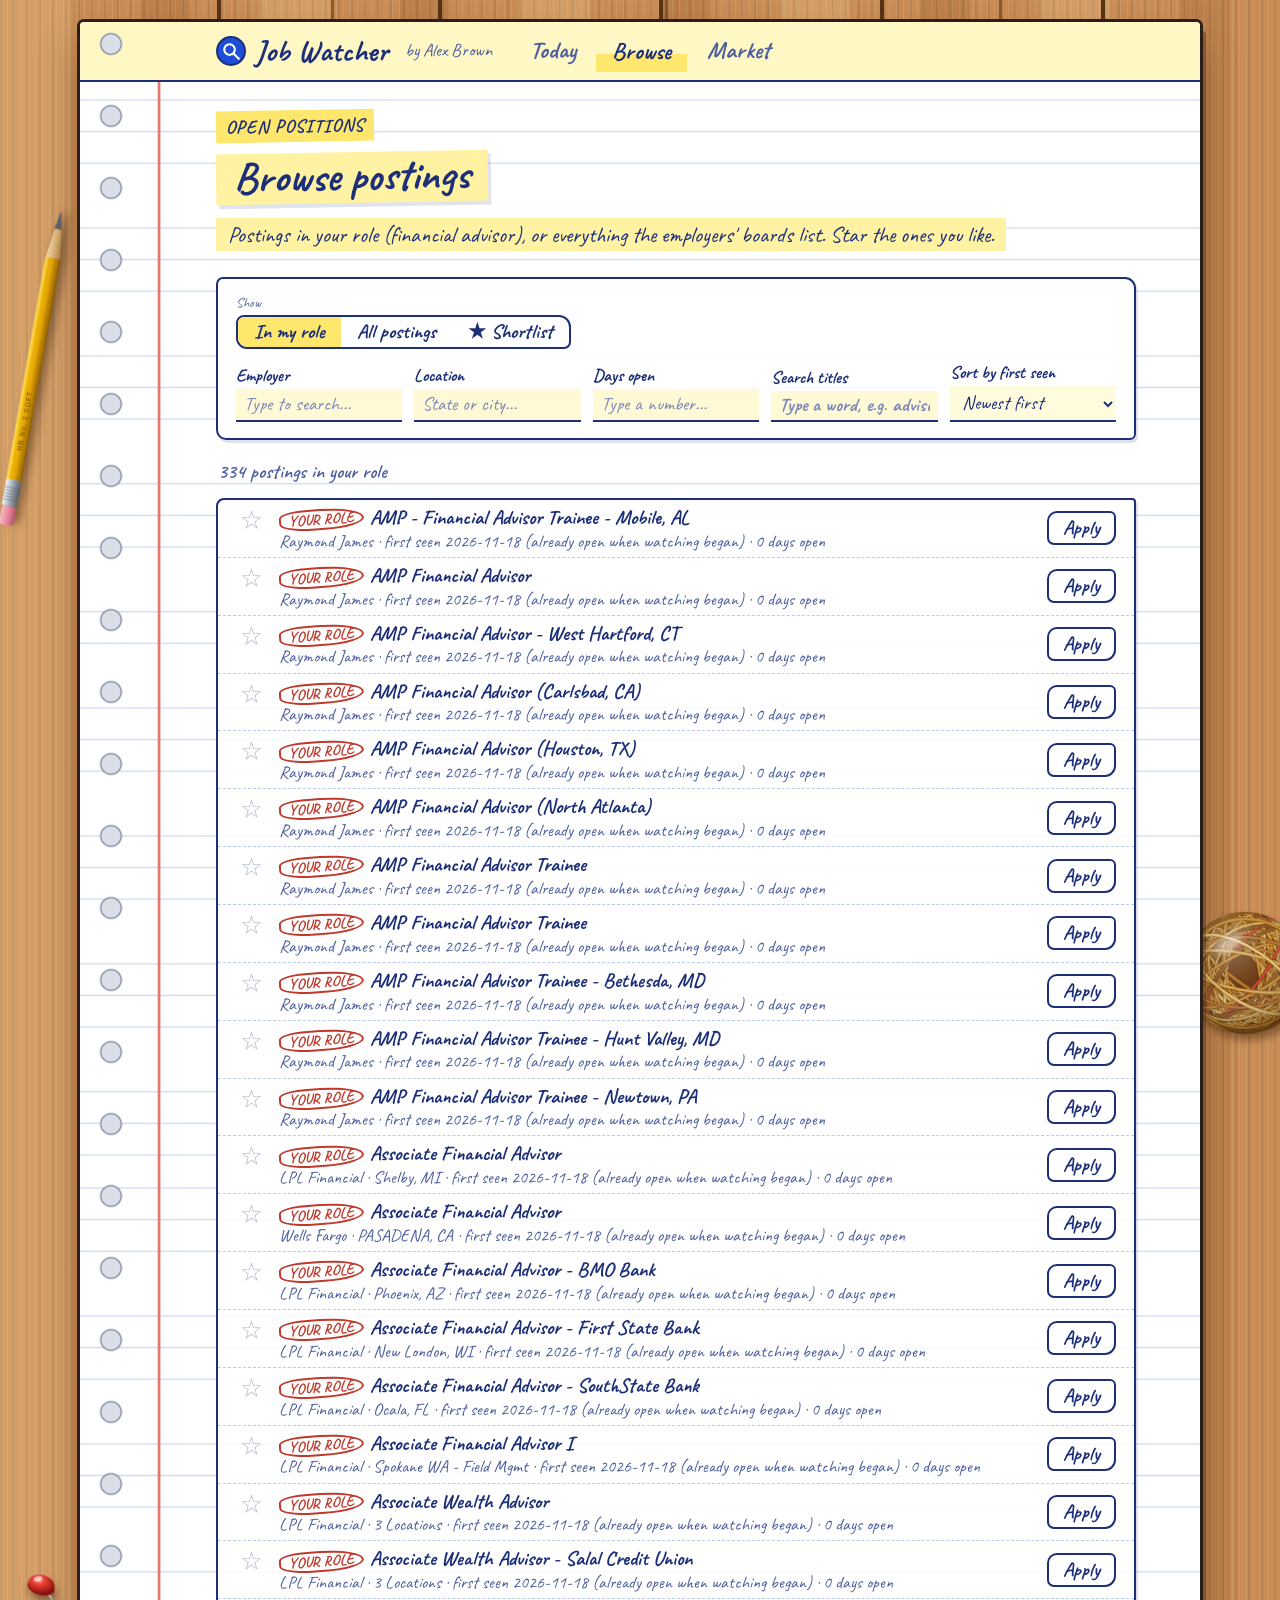
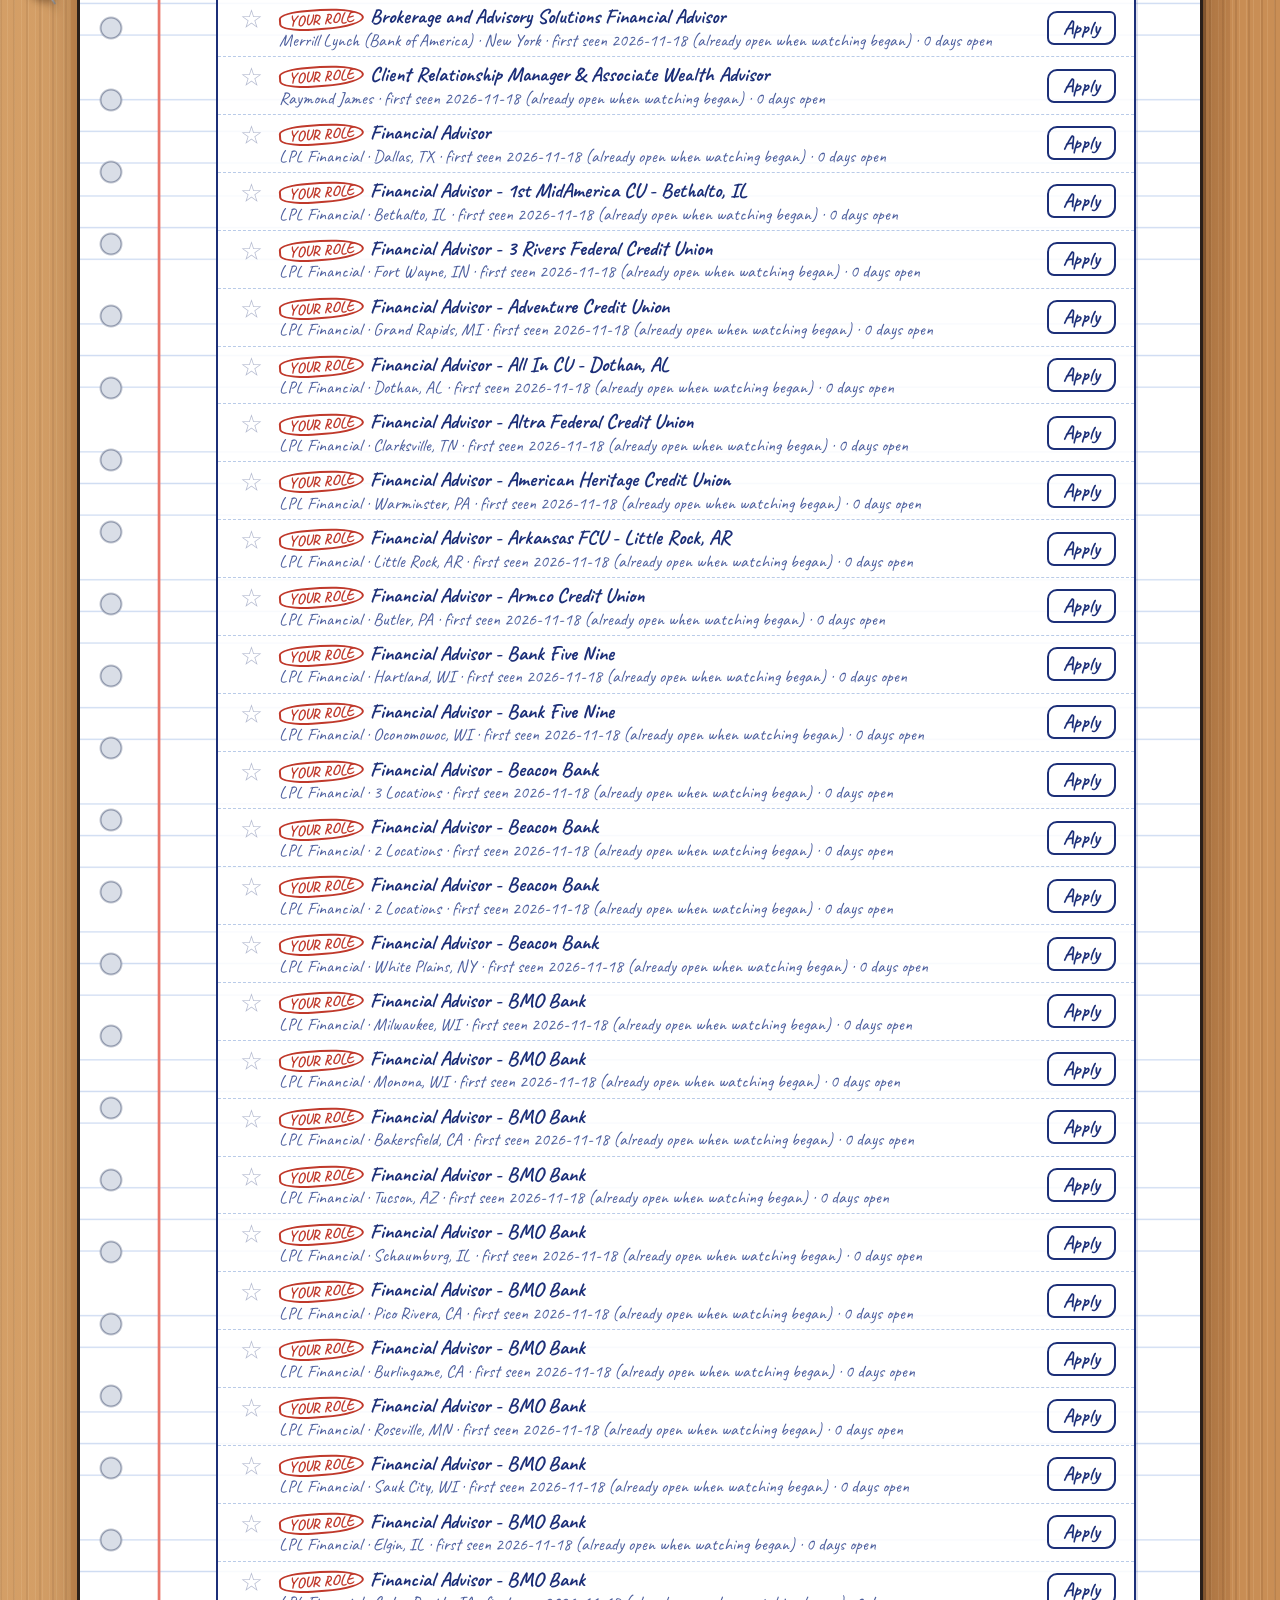
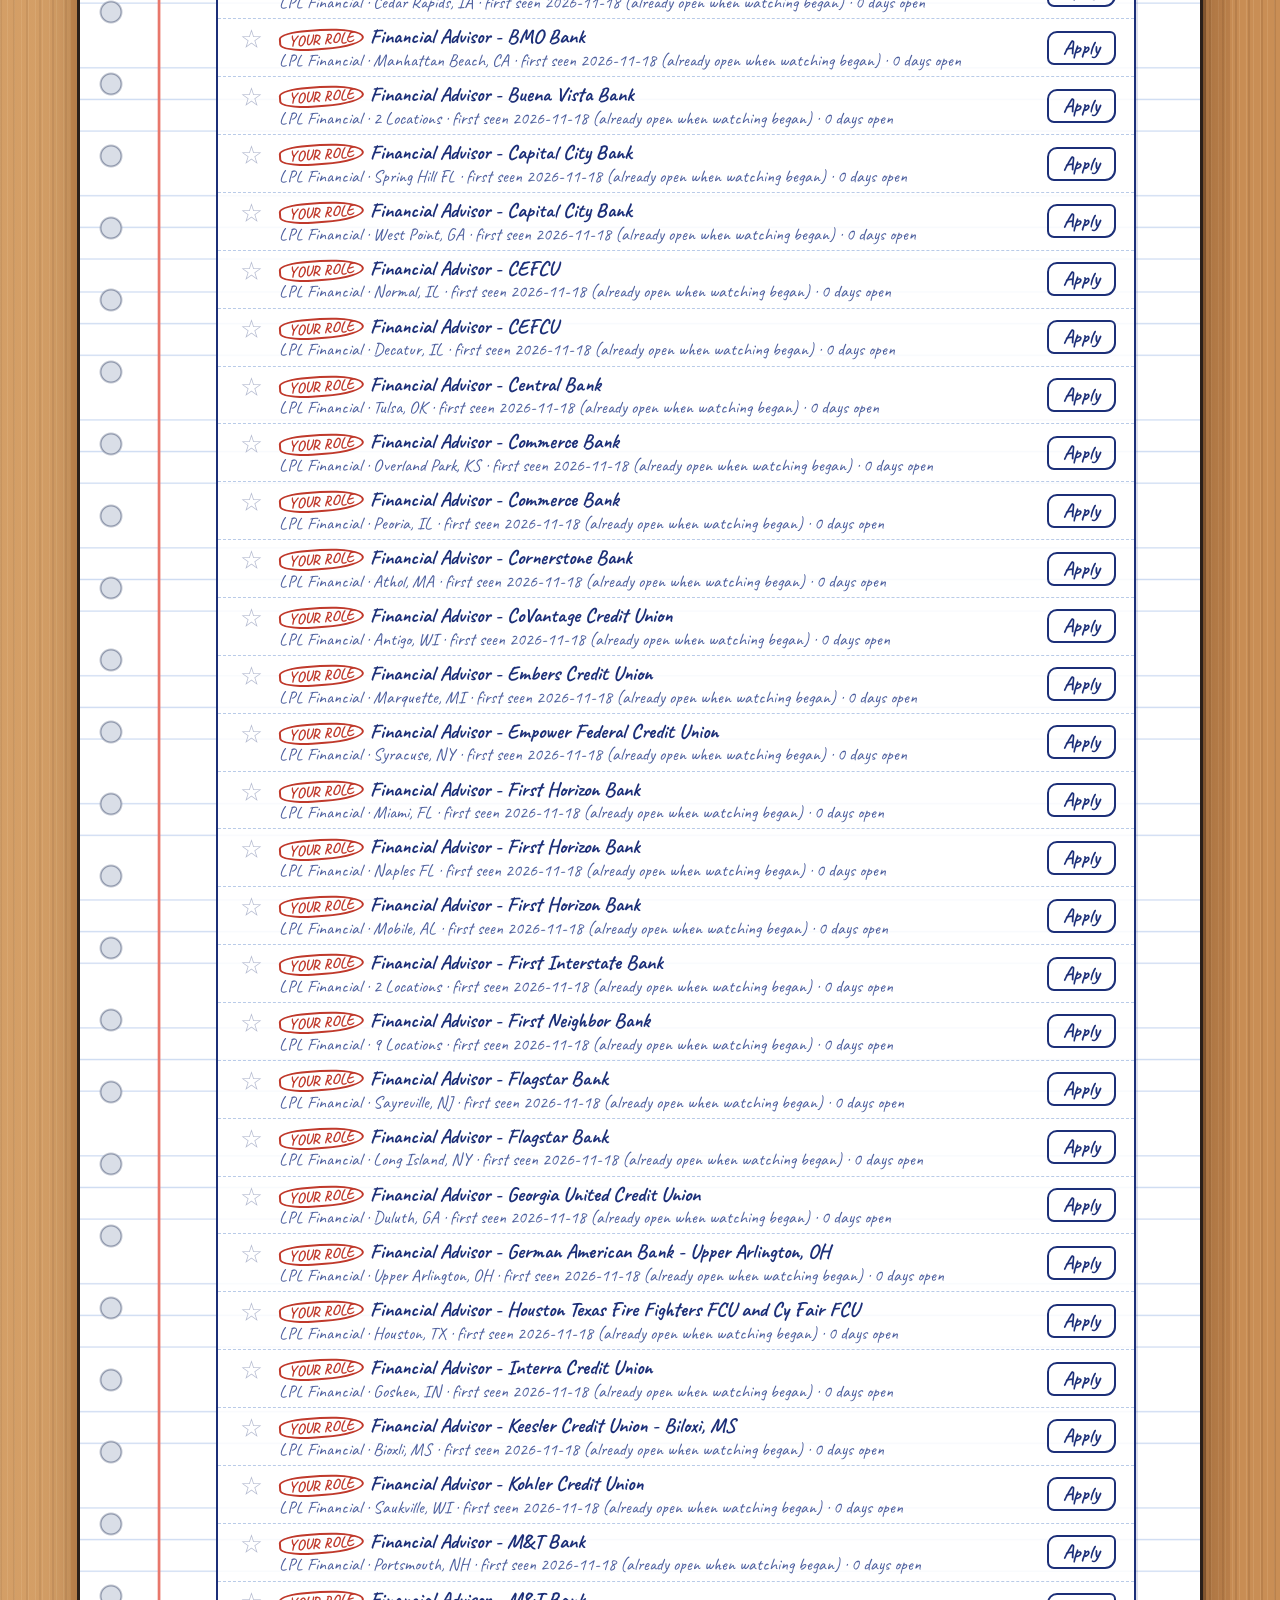
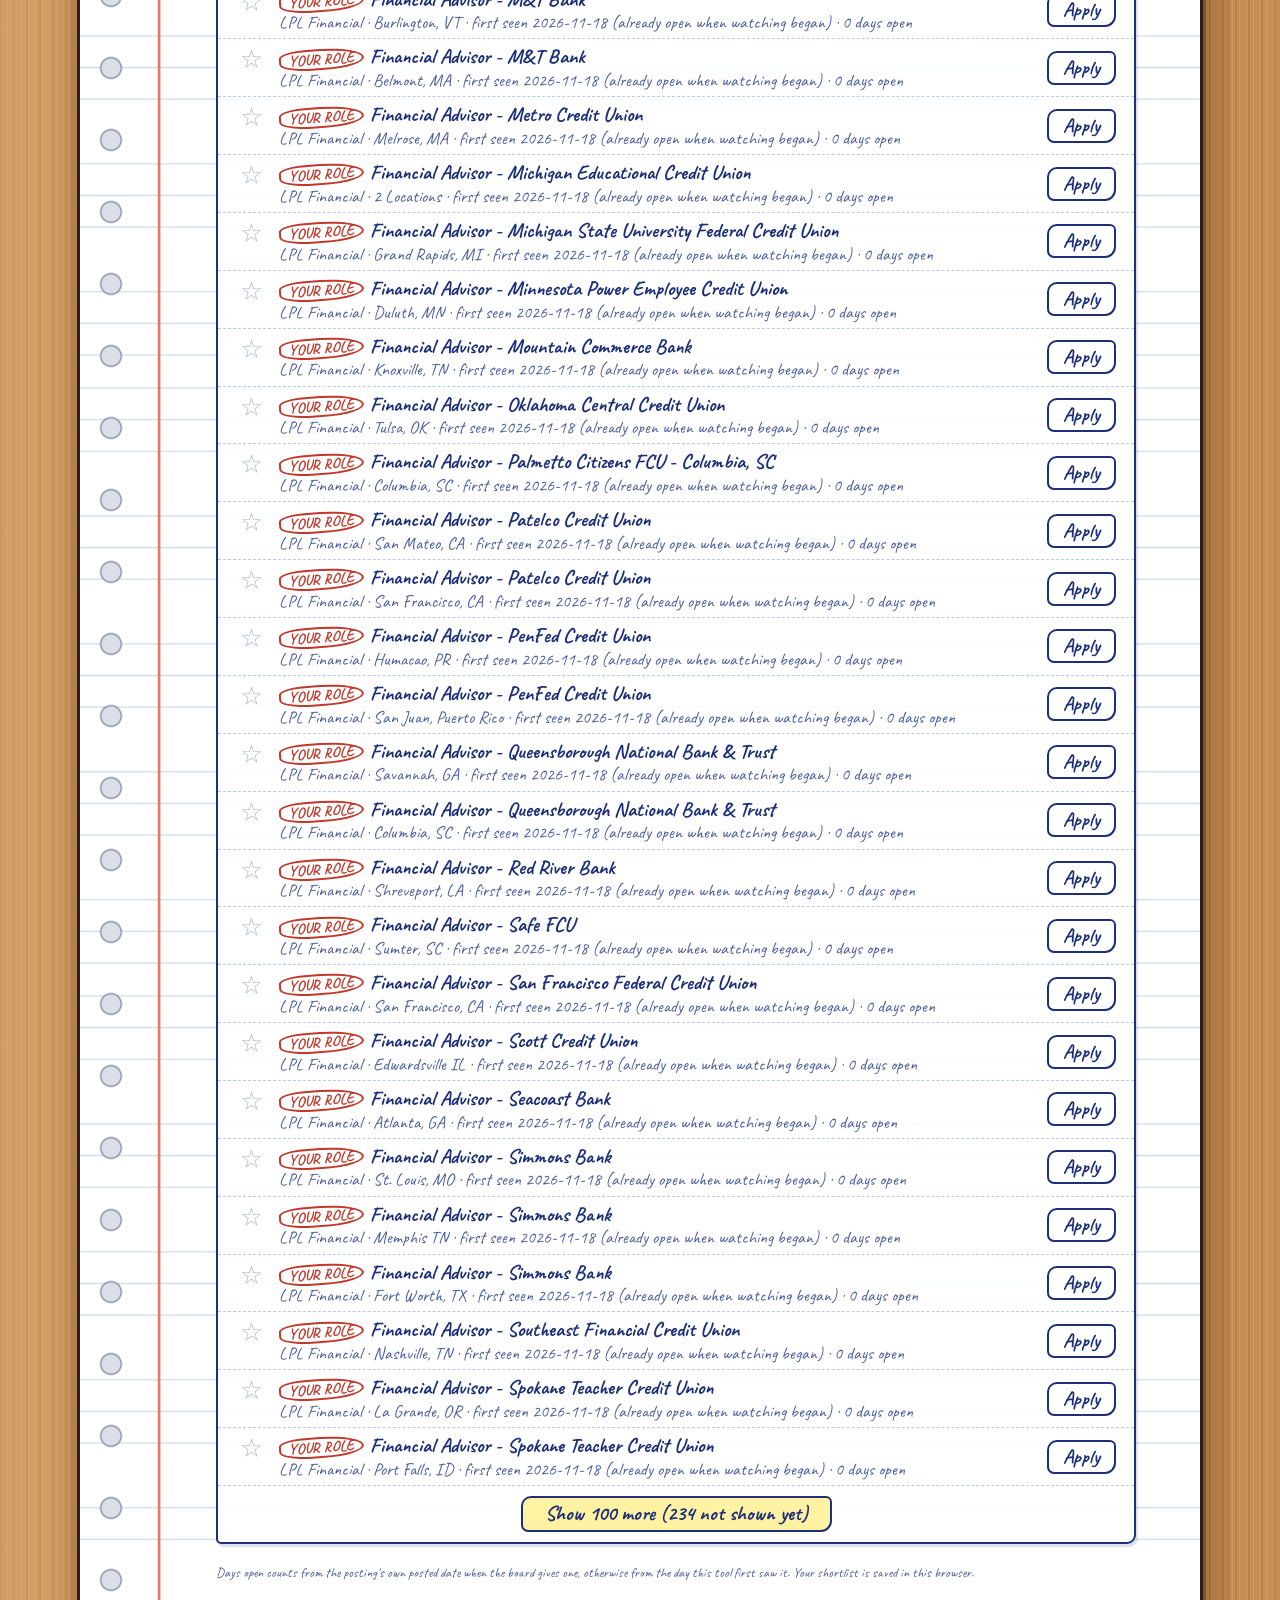
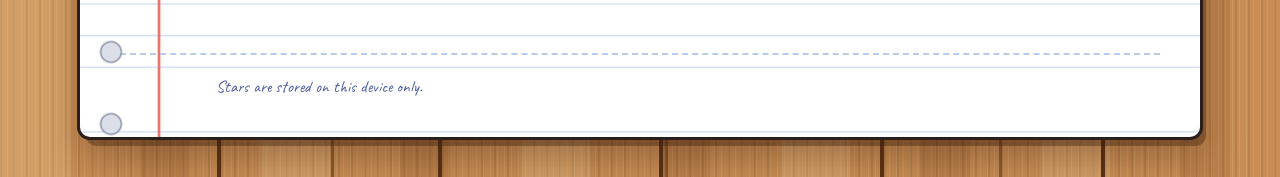
==== commit 5a15b750: "Show 100 postings at a time; desk items only near the window (fixes background glitch) Co-Authored-B" ====
--- a/browse.html
+++ b/browse.html
@@ -8,12 +8,12 @@
 <link rel="manifest" href="manifest.webmanifest">
 <link rel="icon" href="assets/icon-192.png">
 <link rel="apple-touch-icon" href="assets/icon-192.png">
-<script src="assets/turn.js?v=18"></script>
-<link rel="stylesheet" href="assets/style.css?v=18">
-<script src="assets/common.js?v=18" defer></script>
-<script src="assets/desk.js?v=18" defer></script>
-<script src="assets/places.js?v=18" defer></script>
-<script src="assets/browse.js?v=18" defer></script>
+<script src="assets/turn.js?v=21"></script>
+<link rel="stylesheet" href="assets/style.css?v=21">
+<script src="assets/common.js?v=21" defer></script>
+<script src="assets/desk.js?v=21" defer></script>
+<script src="assets/places.js?v=21" defer></script>
+<script src="assets/browse.js?v=21" defer></script>
 </head>
 <body>
 <header class="hero"><div class="wrap">
--- a/assets/style.css
+++ b/assets/style.css
@@ -314,3 +314,9 @@
 .drop .opt.clear { color: var(--muted); font-style: italic; }
 .drop .opt:hover, .drop .opt.on { background: #fff3a3; }
 .drop .none { padding: 6px 12px; color: var(--muted); font-size: 1.1rem; }
+.drop .head { padding: 3px 12px; font-size: 1.05rem; font-weight: 700; color: var(--muted); background: #fff3a3; border-bottom: 1px dashed var(--ink); }
+.drop .opt.keep { font-weight: 700; color: var(--ink); background: rgba(255, 230, 109, .35); }
+.drop .head.dim { opacity: .4; }
+.list li.more { text-align: center; padding: 10px; }
+.list li.more button { font: inherit; font-size: 1.3rem; font-weight: 700; color: var(--ink); background: #fff3a3; border: 2px solid var(--ink); border-radius: 10px 6px 11px 7px; padding: 4px 22px; cursor: pointer; }
+.list li.more button:hover { background: #ffe66d; }
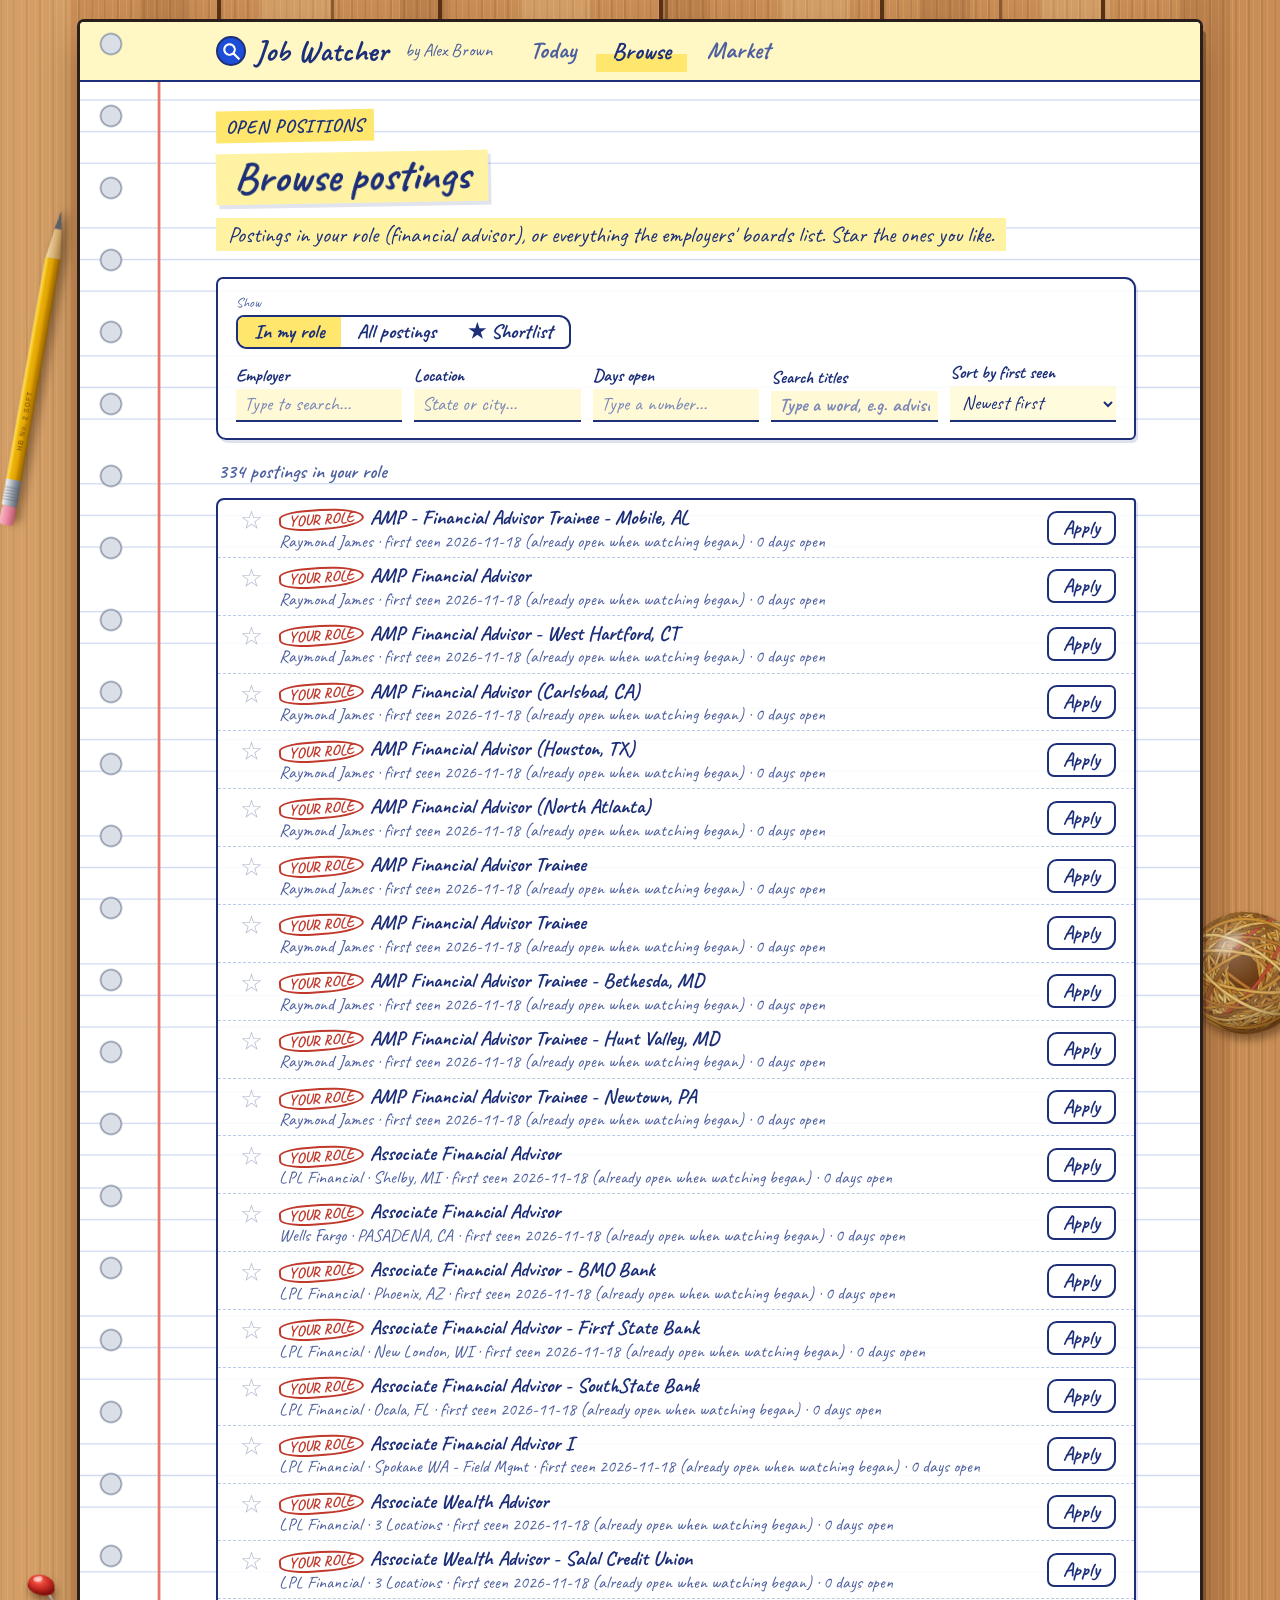
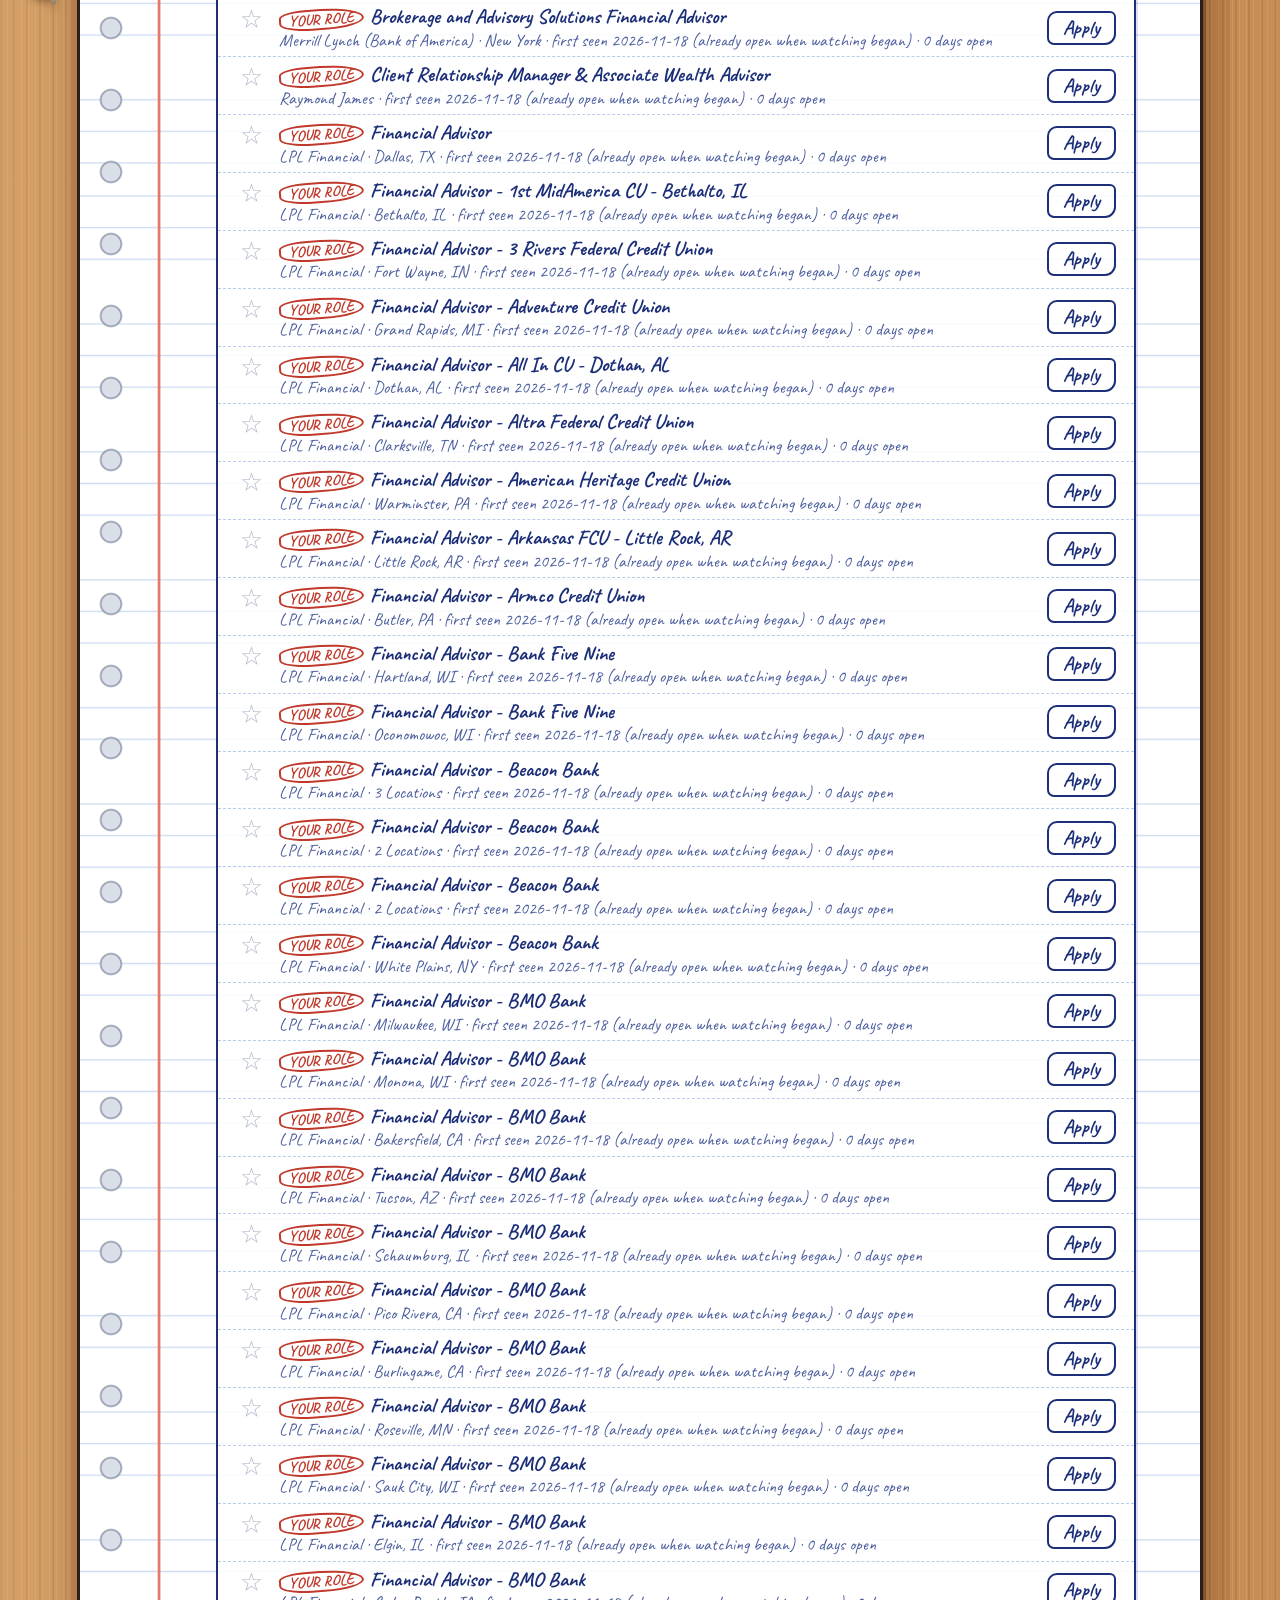
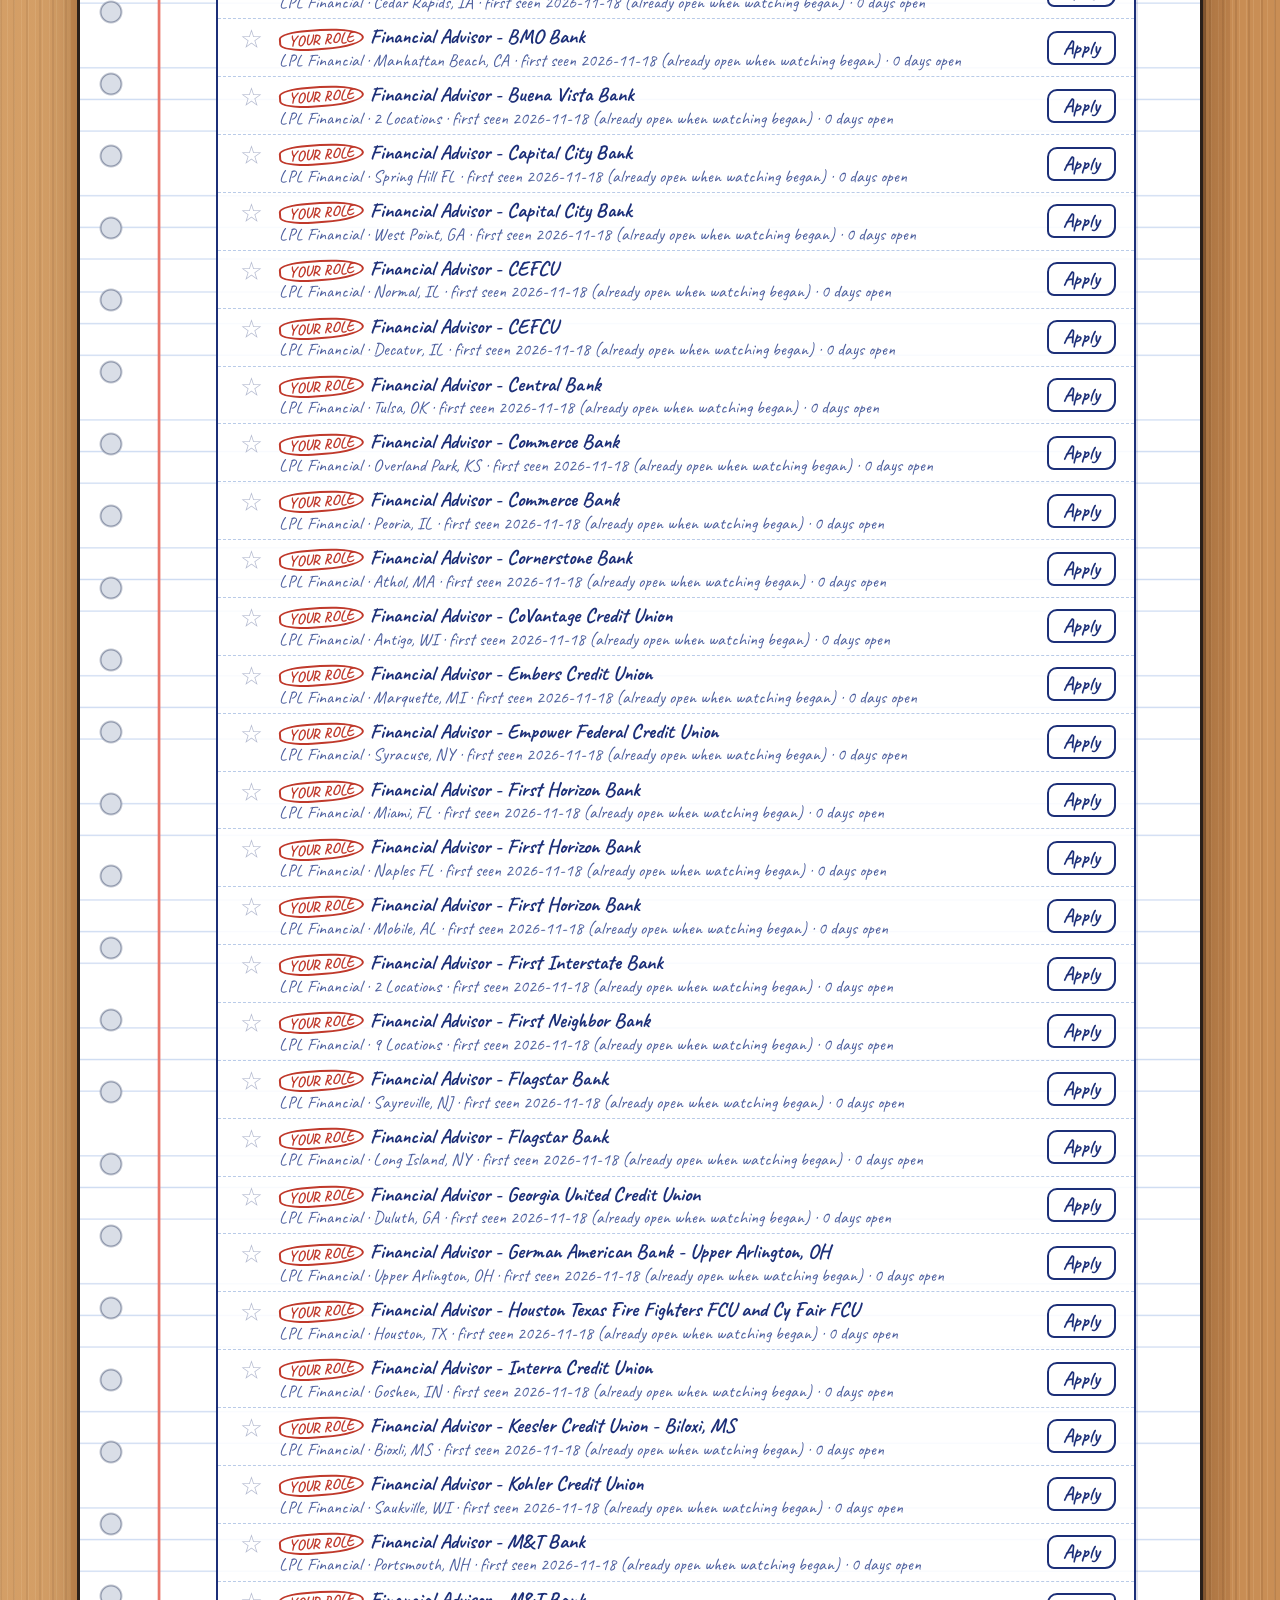
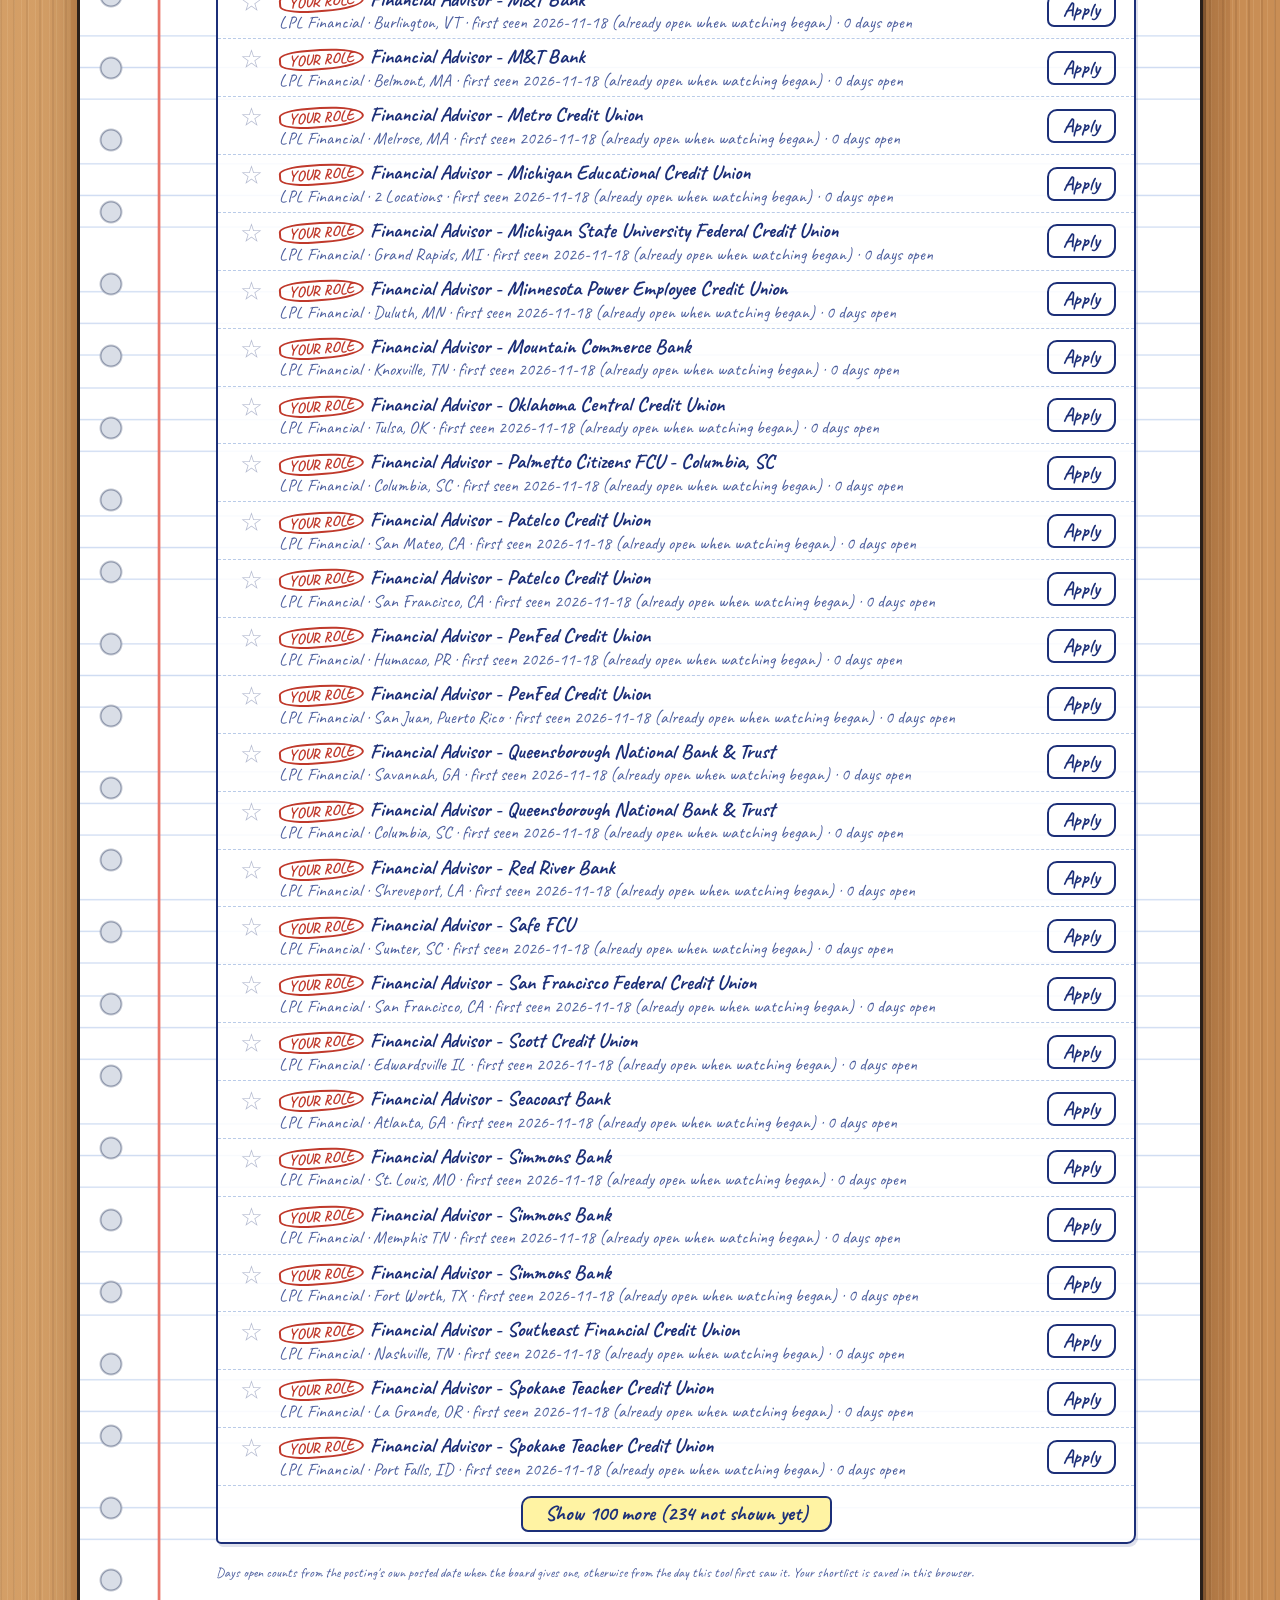
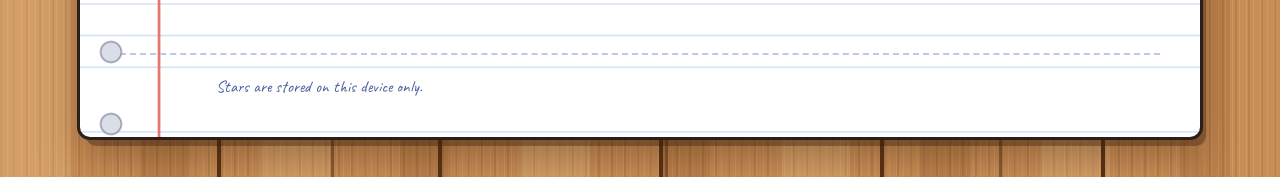
==== commit 2c8fa214: "Page turn moves only the paper, not the desk Co-Authored-By: Claude Sonnet 5.5 <noreply@anthropic.co" ====
--- a/browse.html
+++ b/browse.html
@@ -8,12 +8,12 @@
 <link rel="manifest" href="manifest.webmanifest">
 <link rel="icon" href="assets/icon-192.png">
 <link rel="apple-touch-icon" href="assets/icon-192.png">
-<script src="assets/turn.js?v=21"></script>
-<link rel="stylesheet" href="assets/style.css?v=21">
-<script src="assets/common.js?v=21" defer></script>
-<script src="assets/desk.js?v=21" defer></script>
-<script src="assets/places.js?v=21" defer></script>
-<script src="assets/browse.js?v=21" defer></script>
+<script src="assets/turn.js?v=22"></script>
+<link rel="stylesheet" href="assets/style.css?v=22">
+<script src="assets/common.js?v=22" defer></script>
+<script src="assets/desk.js?v=22" defer></script>
+<script src="assets/places.js?v=22" defer></script>
+<script src="assets/browse.js?v=22" defer></script>
 </head>
 <body>
 <header class="hero"><div class="wrap">
--- a/assets/style.css
+++ b/assets/style.css
@@ -245,15 +245,19 @@
 .brand .by { font-size: 1.15rem; font-weight: 400; color: var(--muted); margin-left: 8px; align-self: flex-end; padding-bottom: 2px; white-space: nowrap; }
 @media (max-width: 560px) { .brand { margin-right: 6px; } .brand .by { display: none; } }
 
-/* page turn between Today, Browse and Market: the page lifts at its free edge, bends over the spine and drops its shadow on the next page */
+/* page turn between Today, Browse and Market: only the paper turns, the desk stays put */
 @view-transition { navigation: auto; }
-::view-transition-old(root), ::view-transition-new(root) { animation-duration: 1s; mix-blend-mode: normal; animation-fill-mode: both; }
-::view-transition-old(root) {
-  transform-origin: 0 55%; z-index: 2;
+body { view-transition-name: paper; }
+::view-transition-group(root), ::view-transition-group(paper) { animation: none; }
+::view-transition-old(root), ::view-transition-new(root) { animation: none; mix-blend-mode: normal; }
+::view-transition-old(root) { display: none; }
+::view-transition-old(paper), ::view-transition-new(paper) { animation-duration: 1s; mix-blend-mode: normal; animation-fill-mode: both; }
+::view-transition-old(paper) {
+  transform-origin: 0 var(--vy, 45vh); z-index: 2;
   animation-name: page-turn; animation-timing-function: cubic-bezier(.45, .05, .3, 1);
   backface-visibility: hidden;
 }
-::view-transition-new(root) { animation-name: page-under; animation-timing-function: cubic-bezier(.3, 0, .3, 1); }
+::view-transition-new(paper) { animation-name: page-under; animation-timing-function: cubic-bezier(.3, 0, .3, 1); }
 @keyframes page-turn {
   0%   { transform: perspective(2600px) rotateY(0) rotateX(0) skewY(0); filter: drop-shadow(0 0 0 rgba(20,30,60,0)) brightness(1); opacity: 1; }
   15%  { transform: perspective(2600px) rotateY(-9deg) rotateX(.6deg) skewY(-.4deg); filter: drop-shadow(14px 6px 14px rgba(20,30,60,.22)) brightness(1); }
@@ -268,9 +272,6 @@
 }
 @media (prefers-reduced-motion: reduce) { @view-transition { navigation: none; } }
 
-/* going back (Market > Browse > Today): the previous page turns back over from the left */
-:root:active-view-transition-type(back)::view-transition-old(root) { transform-origin: 50% 50%; z-index: 1; animation-name: page-under; animation-direction: reverse; }
-:root:active-view-transition-type(back)::view-transition-new(root) { transform-origin: 0 55%; z-index: 2; animation-name: page-turn; animation-direction: reverse; animation-timing-function: cubic-bezier(.3, .05, .55, 1); backface-visibility: hidden; }
 
 /* page headings on Post-It yellow */
 .hero h1 { display: inline-block; background: #fff3a3; padding: 2px 18px 4px; box-shadow: 3px 4px 0 rgba(28, 47, 120, .13); }
@@ -320,3 +321,6 @@
 .list li.more { text-align: center; padding: 10px; }
 .list li.more button { font: inherit; font-size: 1.3rem; font-weight: 700; color: var(--ink); background: #fff3a3; border: 2px solid var(--ink); border-radius: 10px 6px 11px 7px; padding: 4px 22px; cursor: pointer; }
 .list li.more button:hover { background: #ffe66d; }
+/* going back (Market > Browse > Today): the previous page turns back over from the left */
+:root:active-view-transition-type(back)::view-transition-old(paper) { transform-origin: 50% 50%; z-index: 1; animation-name: page-under; animation-direction: reverse; }
+:root:active-view-transition-type(back)::view-transition-new(paper) { transform-origin: 0 var(--vy, 45vh); z-index: 2; animation-name: page-turn; animation-direction: reverse; animation-timing-function: cubic-bezier(.3, .05, .55, 1); backface-visibility: hidden; }
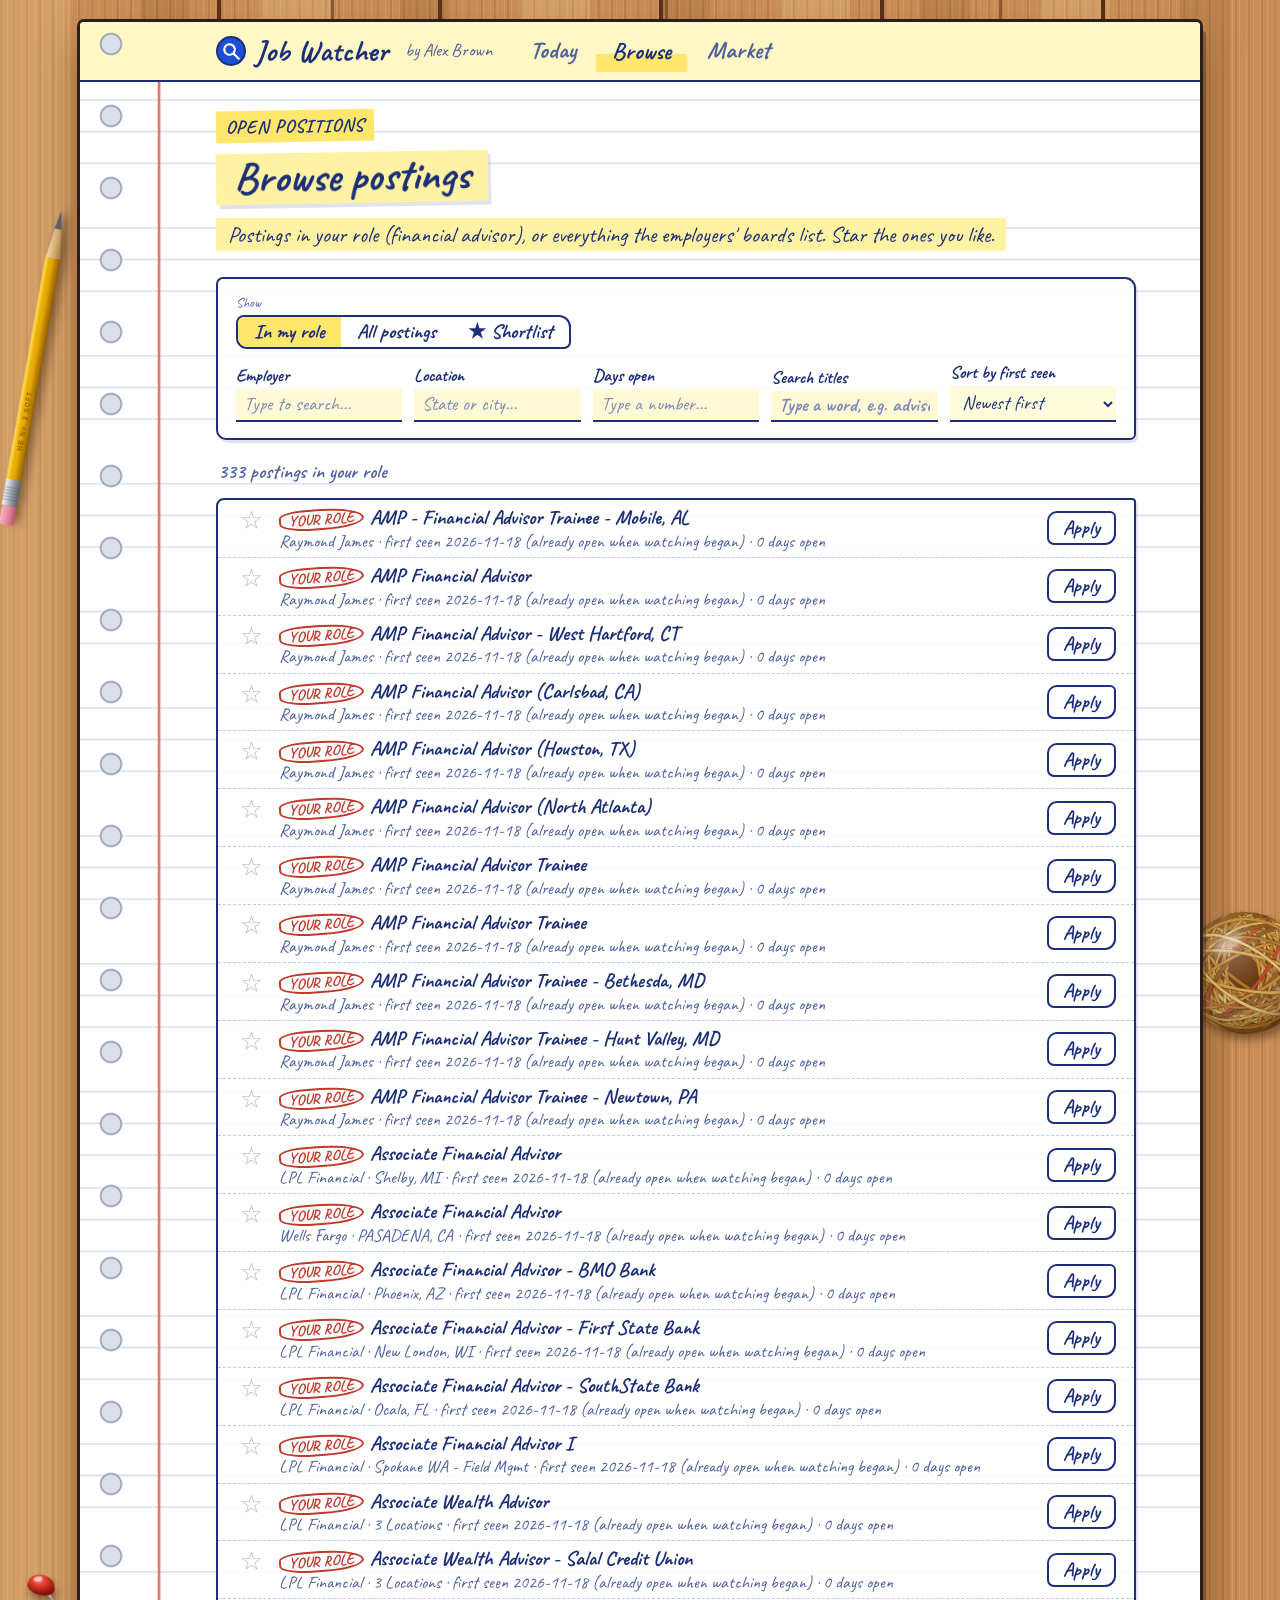
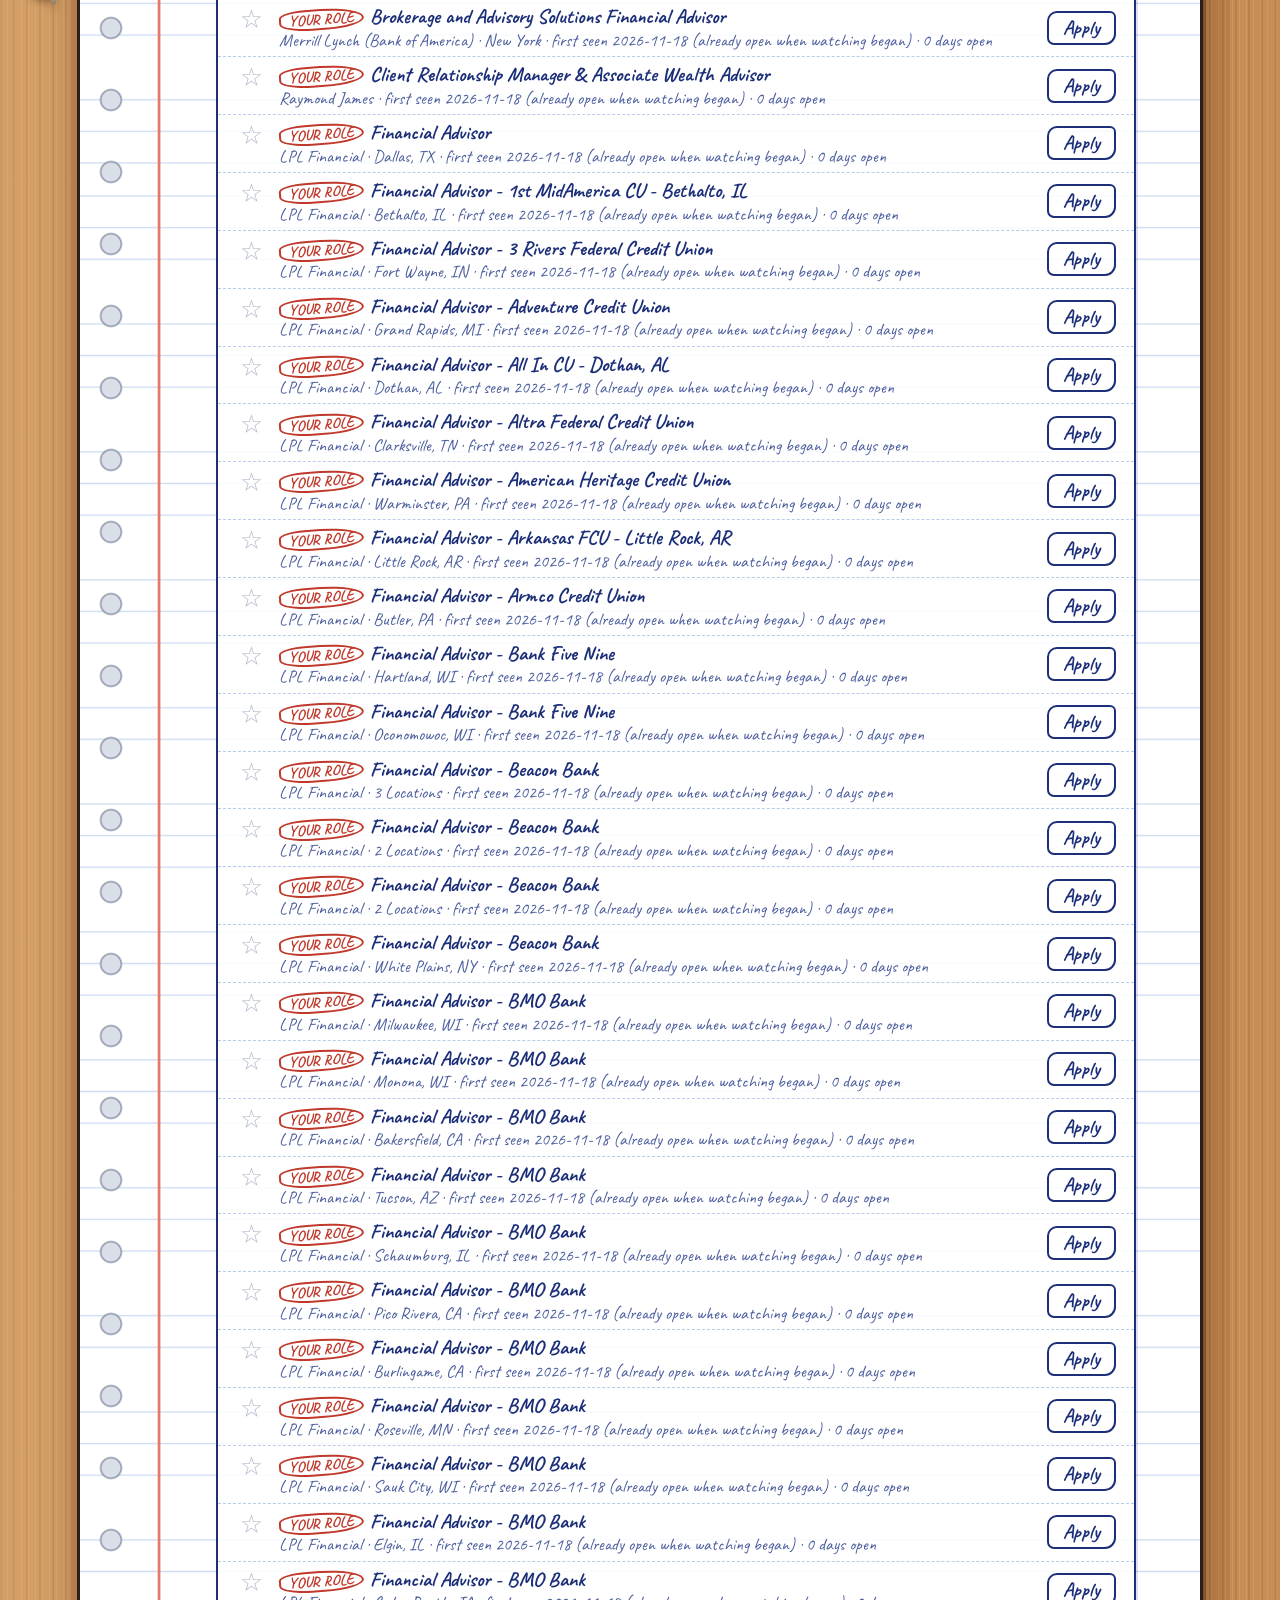
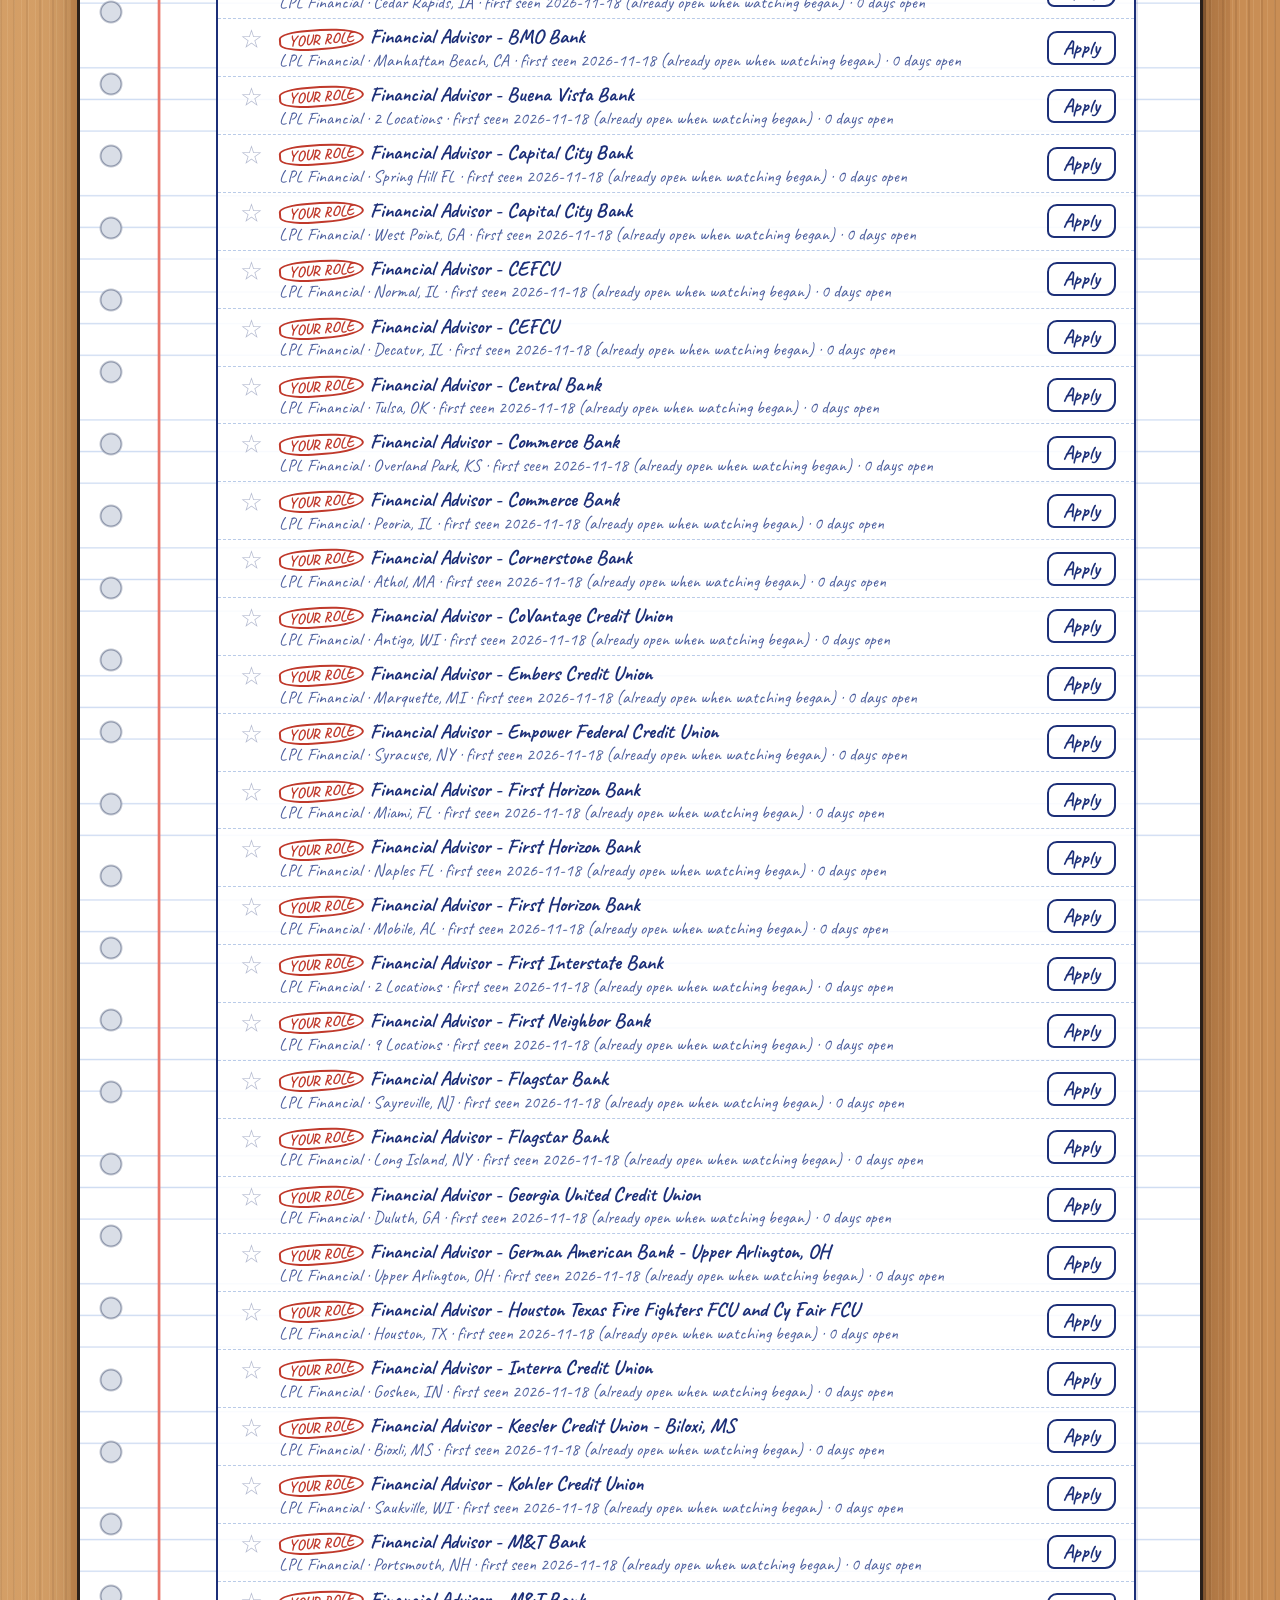
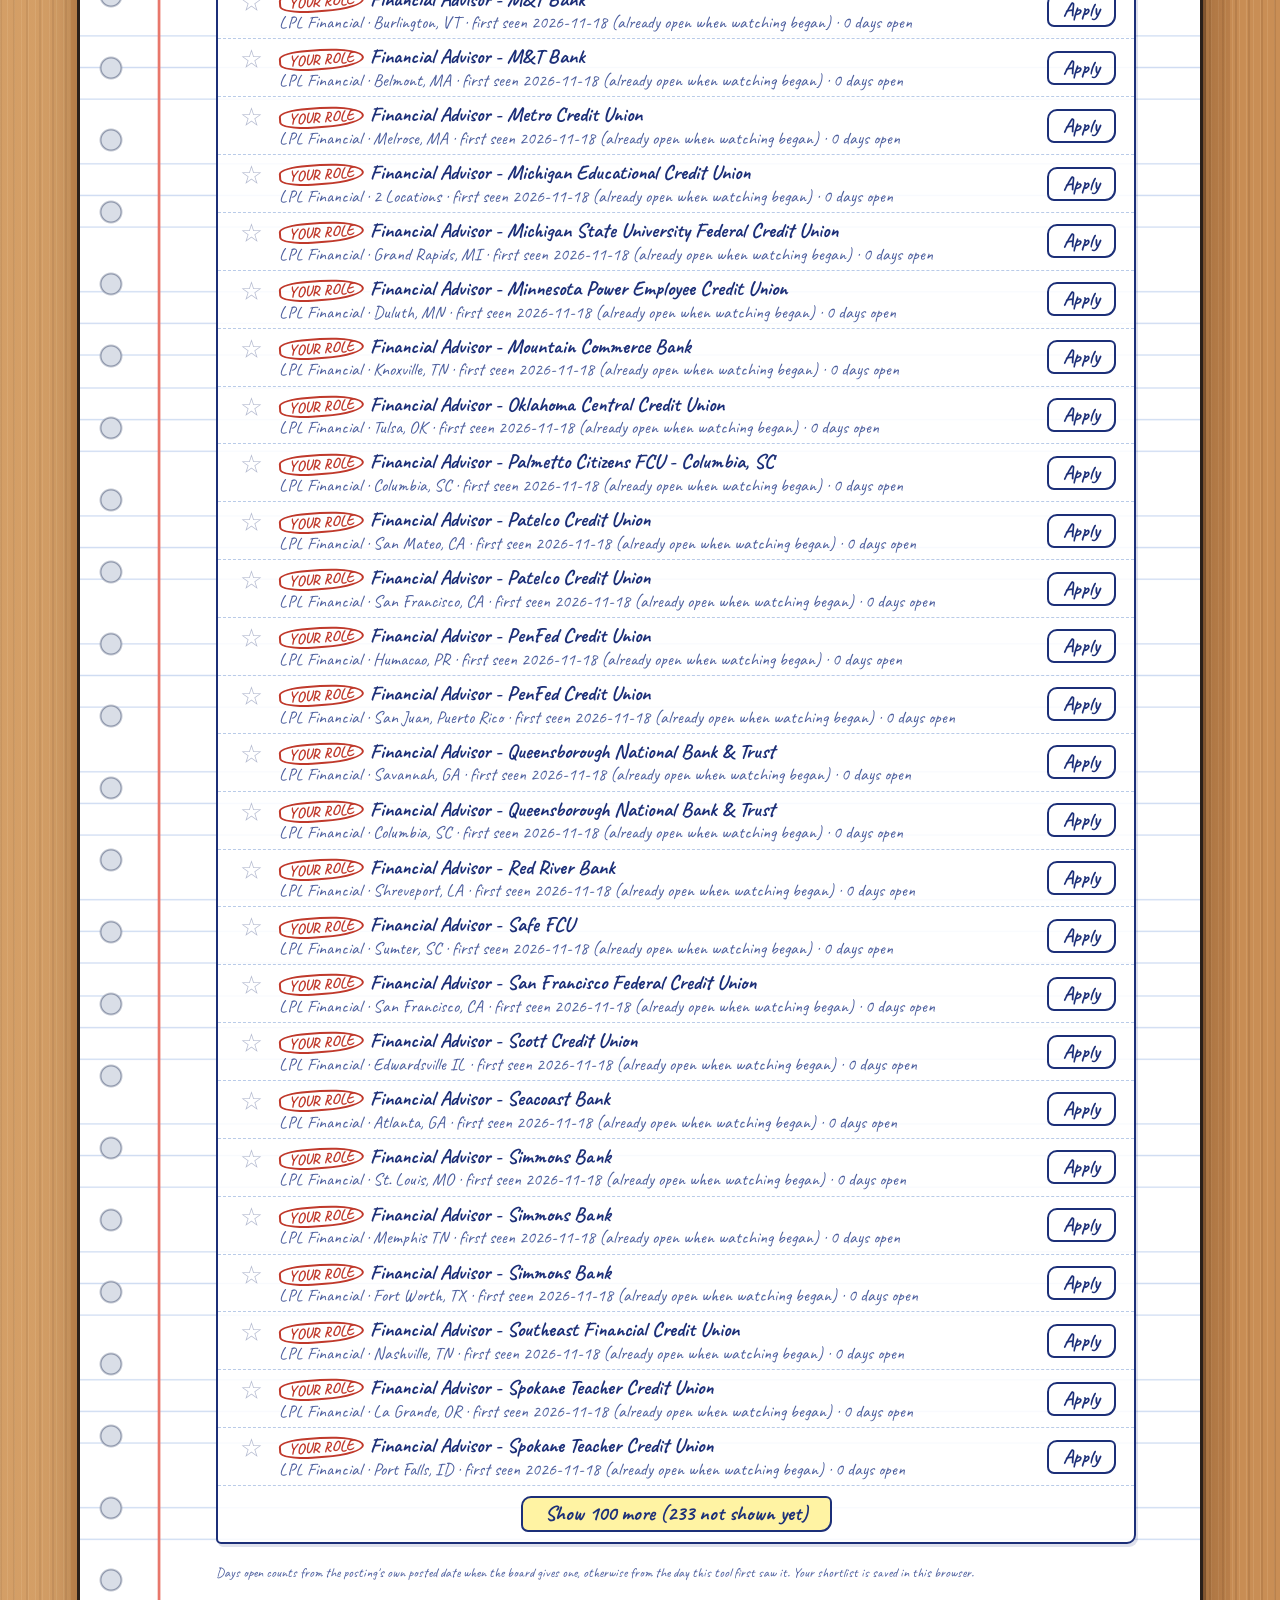
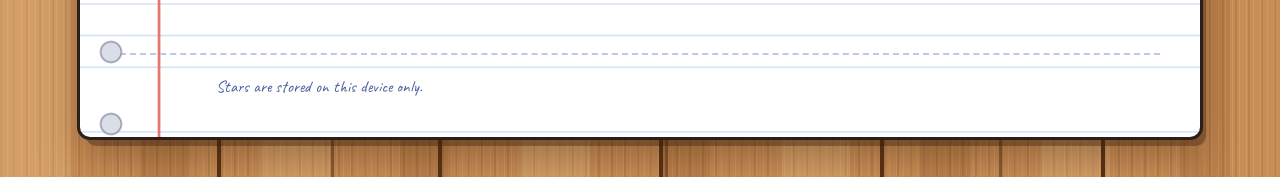
==== commit 6ab94fe5: "Show last-run time in UTC-6 and run daily at 3:00 AM UTC-6 Co-Authored-By: Claude Sonnet 5.5 <norepl" ====
--- a/browse.html
+++ b/browse.html
@@ -8,12 +8,12 @@
 <link rel="manifest" href="manifest.webmanifest">
 <link rel="icon" href="assets/icon-192.png">
 <link rel="apple-touch-icon" href="assets/icon-192.png">
-<script src="assets/turn.js?v=22"></script>
-<link rel="stylesheet" href="assets/style.css?v=22">
-<script src="assets/common.js?v=22" defer></script>
-<script src="assets/desk.js?v=22" defer></script>
-<script src="assets/places.js?v=22" defer></script>
-<script src="assets/browse.js?v=22" defer></script>
+<script src="assets/turn.js?v=23"></script>
+<link rel="stylesheet" href="assets/style.css?v=23">
+<script src="assets/common.js?v=23" defer></script>
+<script src="assets/desk.js?v=23" defer></script>
+<script src="assets/places.js?v=23" defer></script>
+<script src="assets/browse.js?v=23" defer></script>
 </head>
 <body>
 <header class="hero"><div class="wrap">
